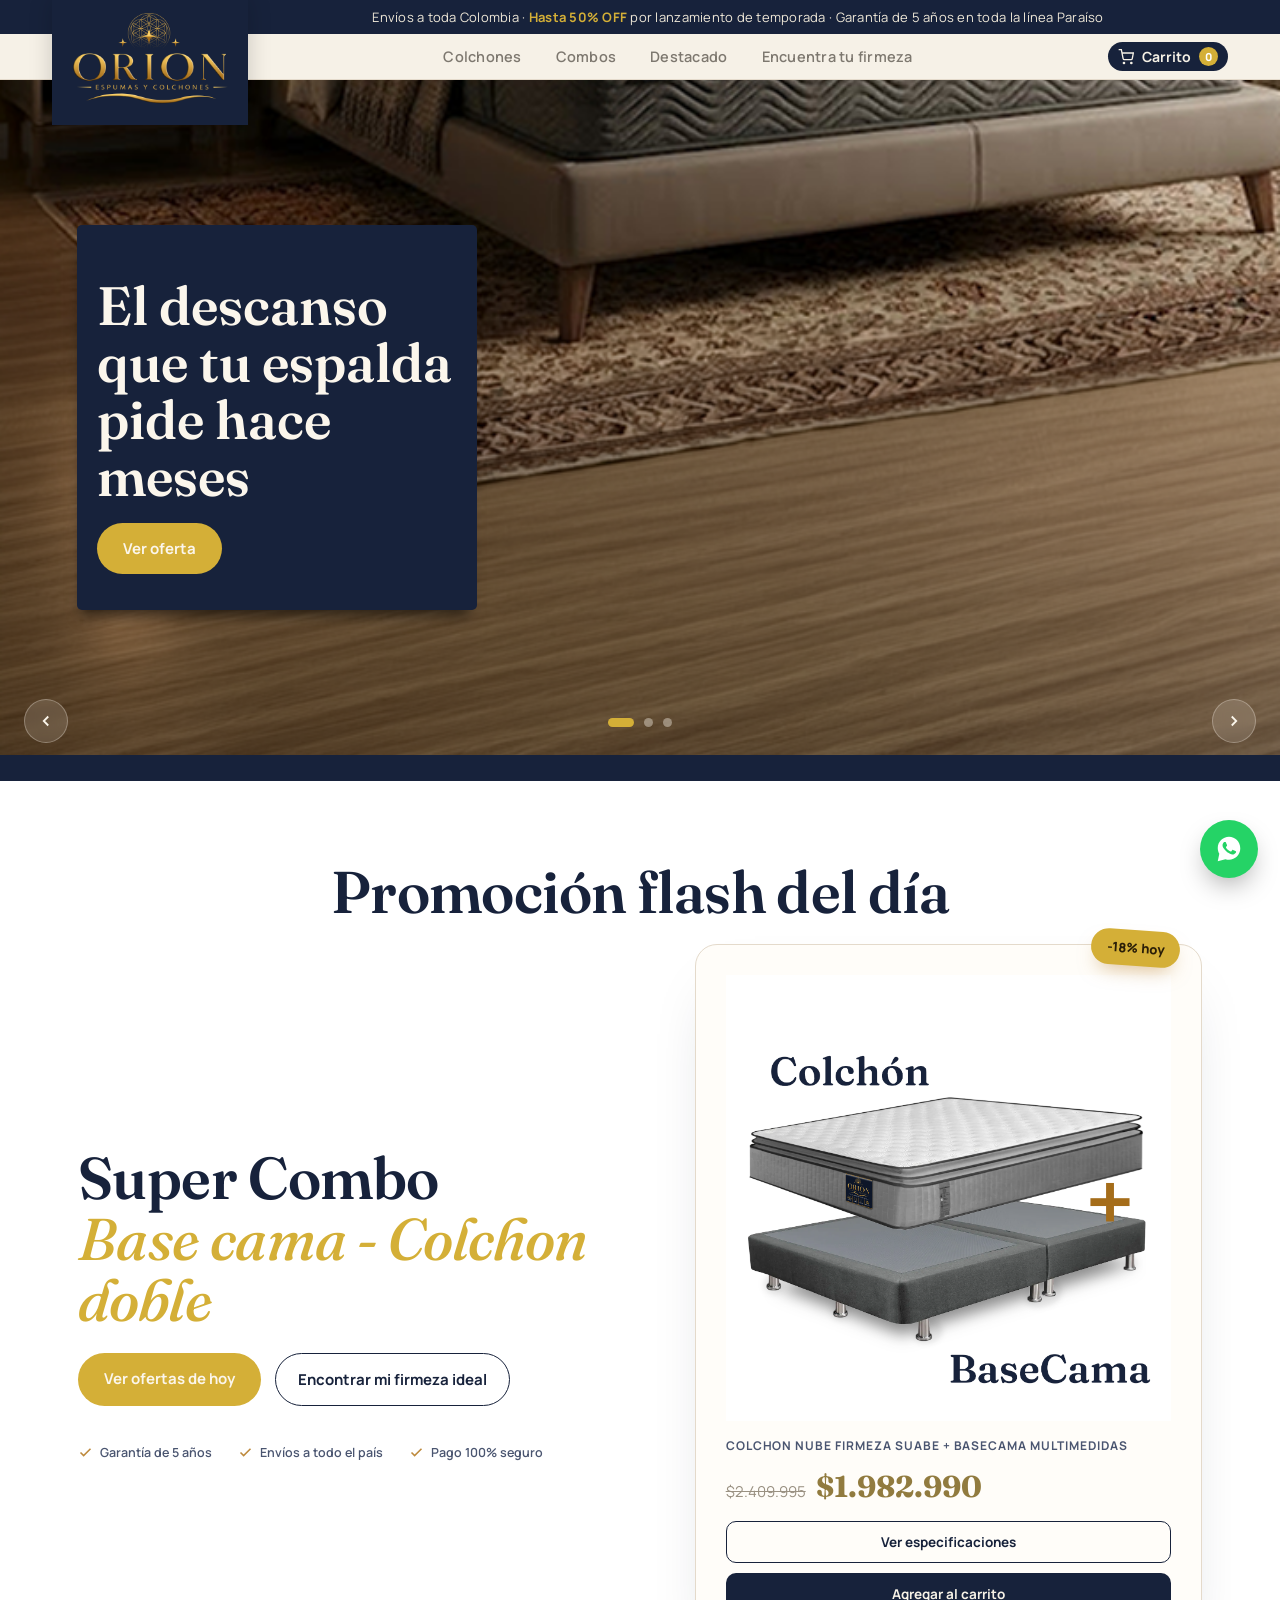
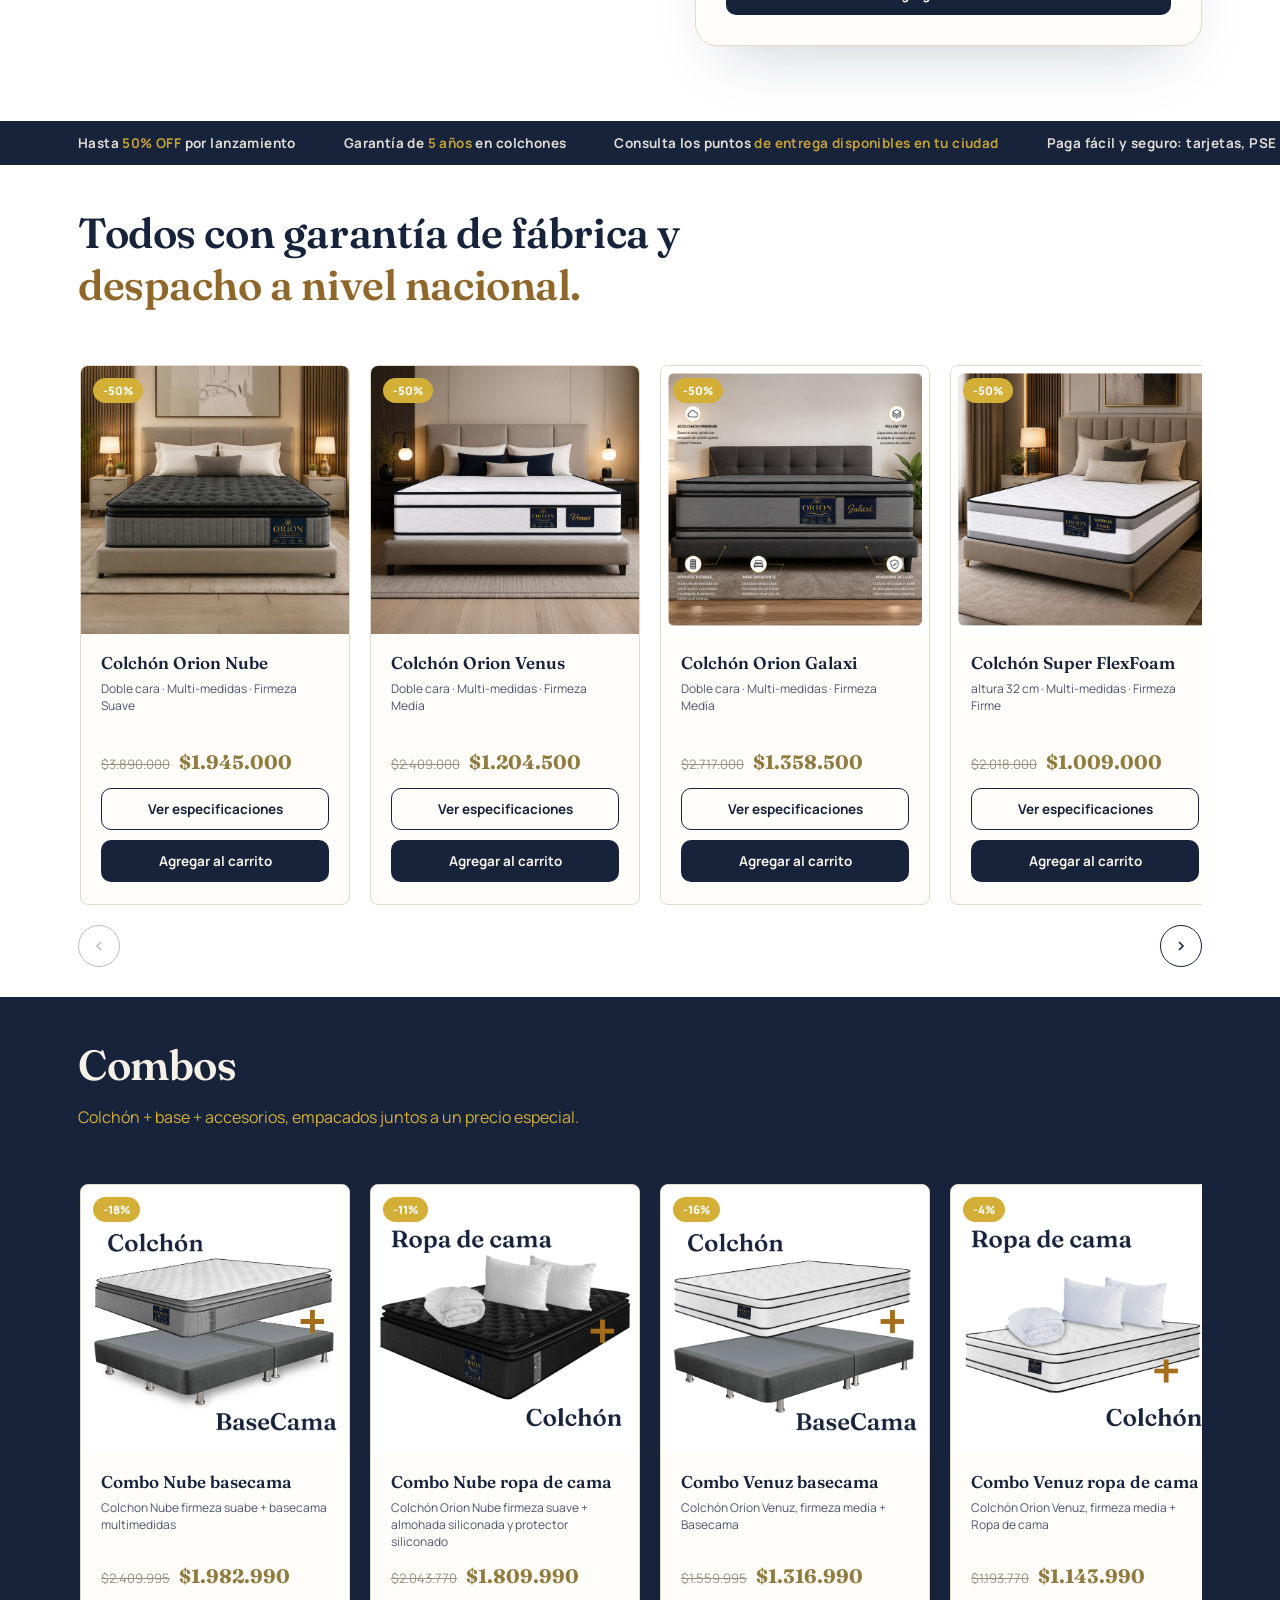
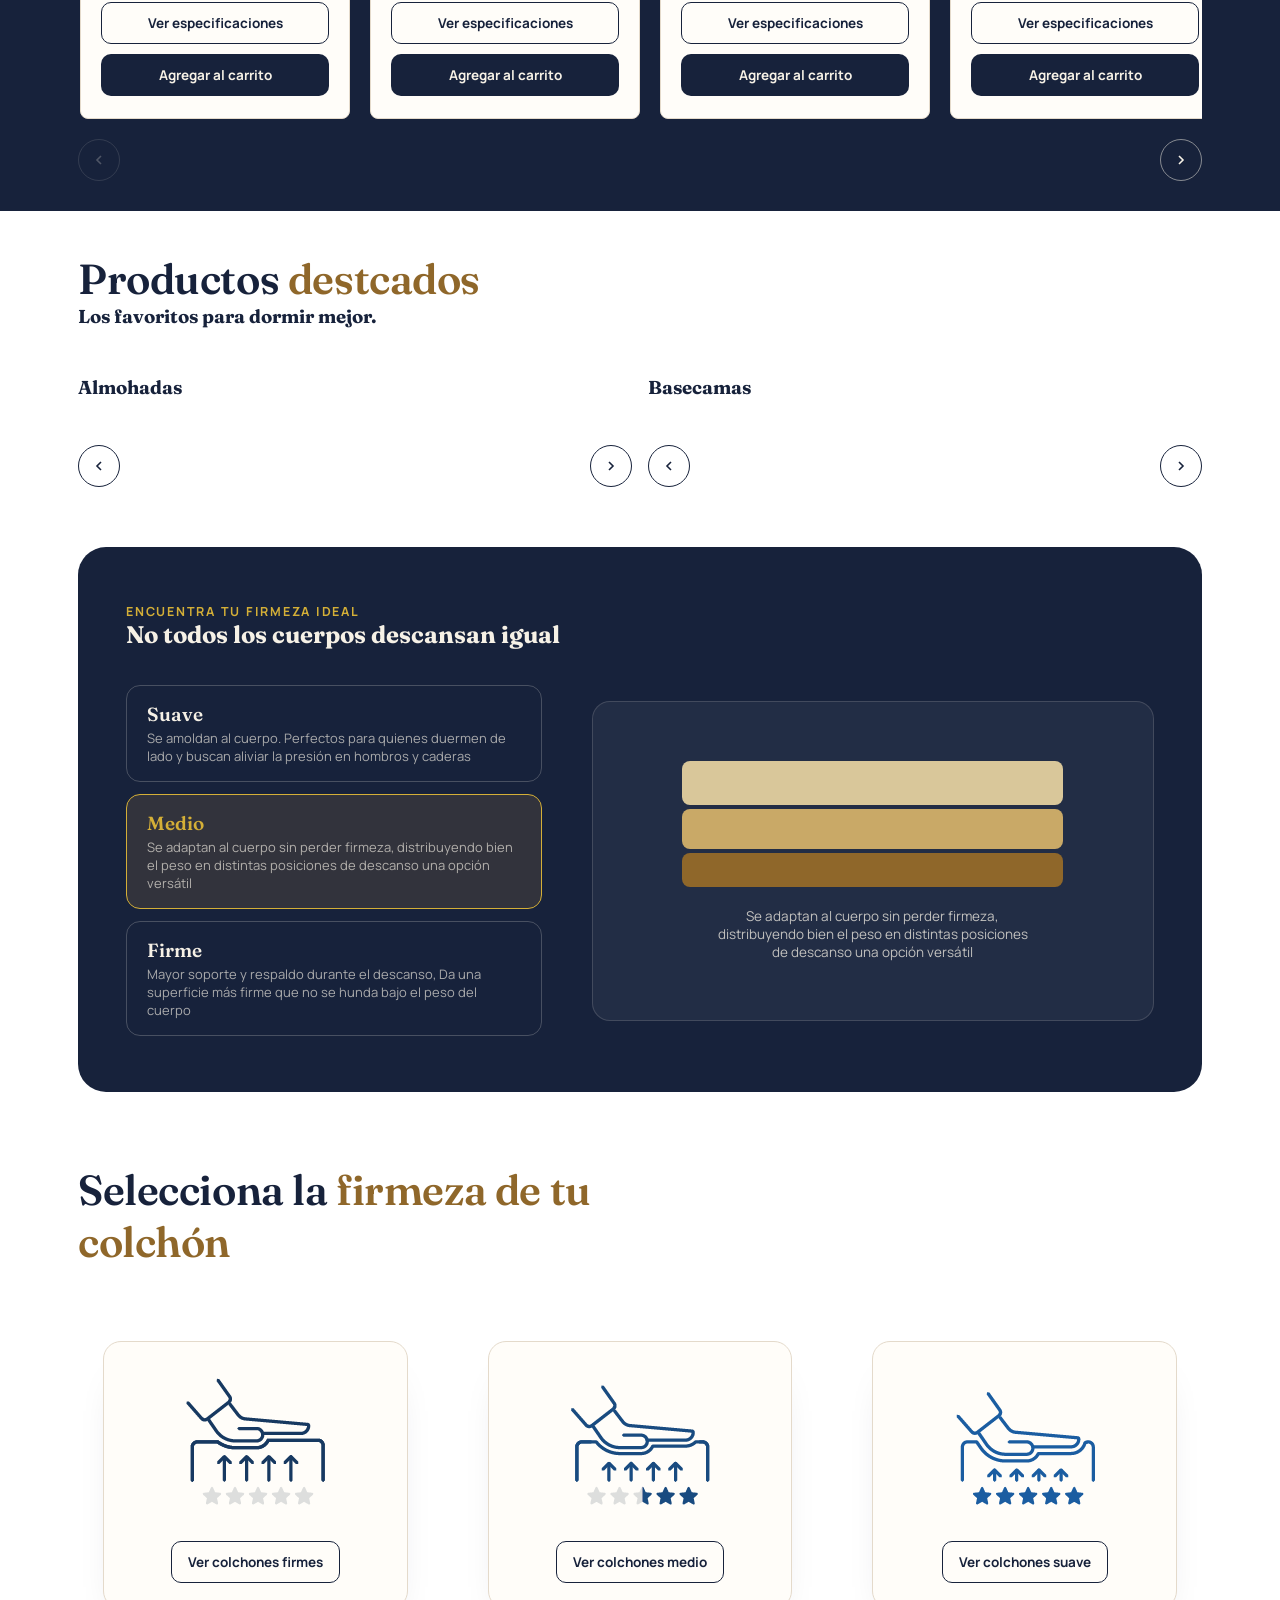
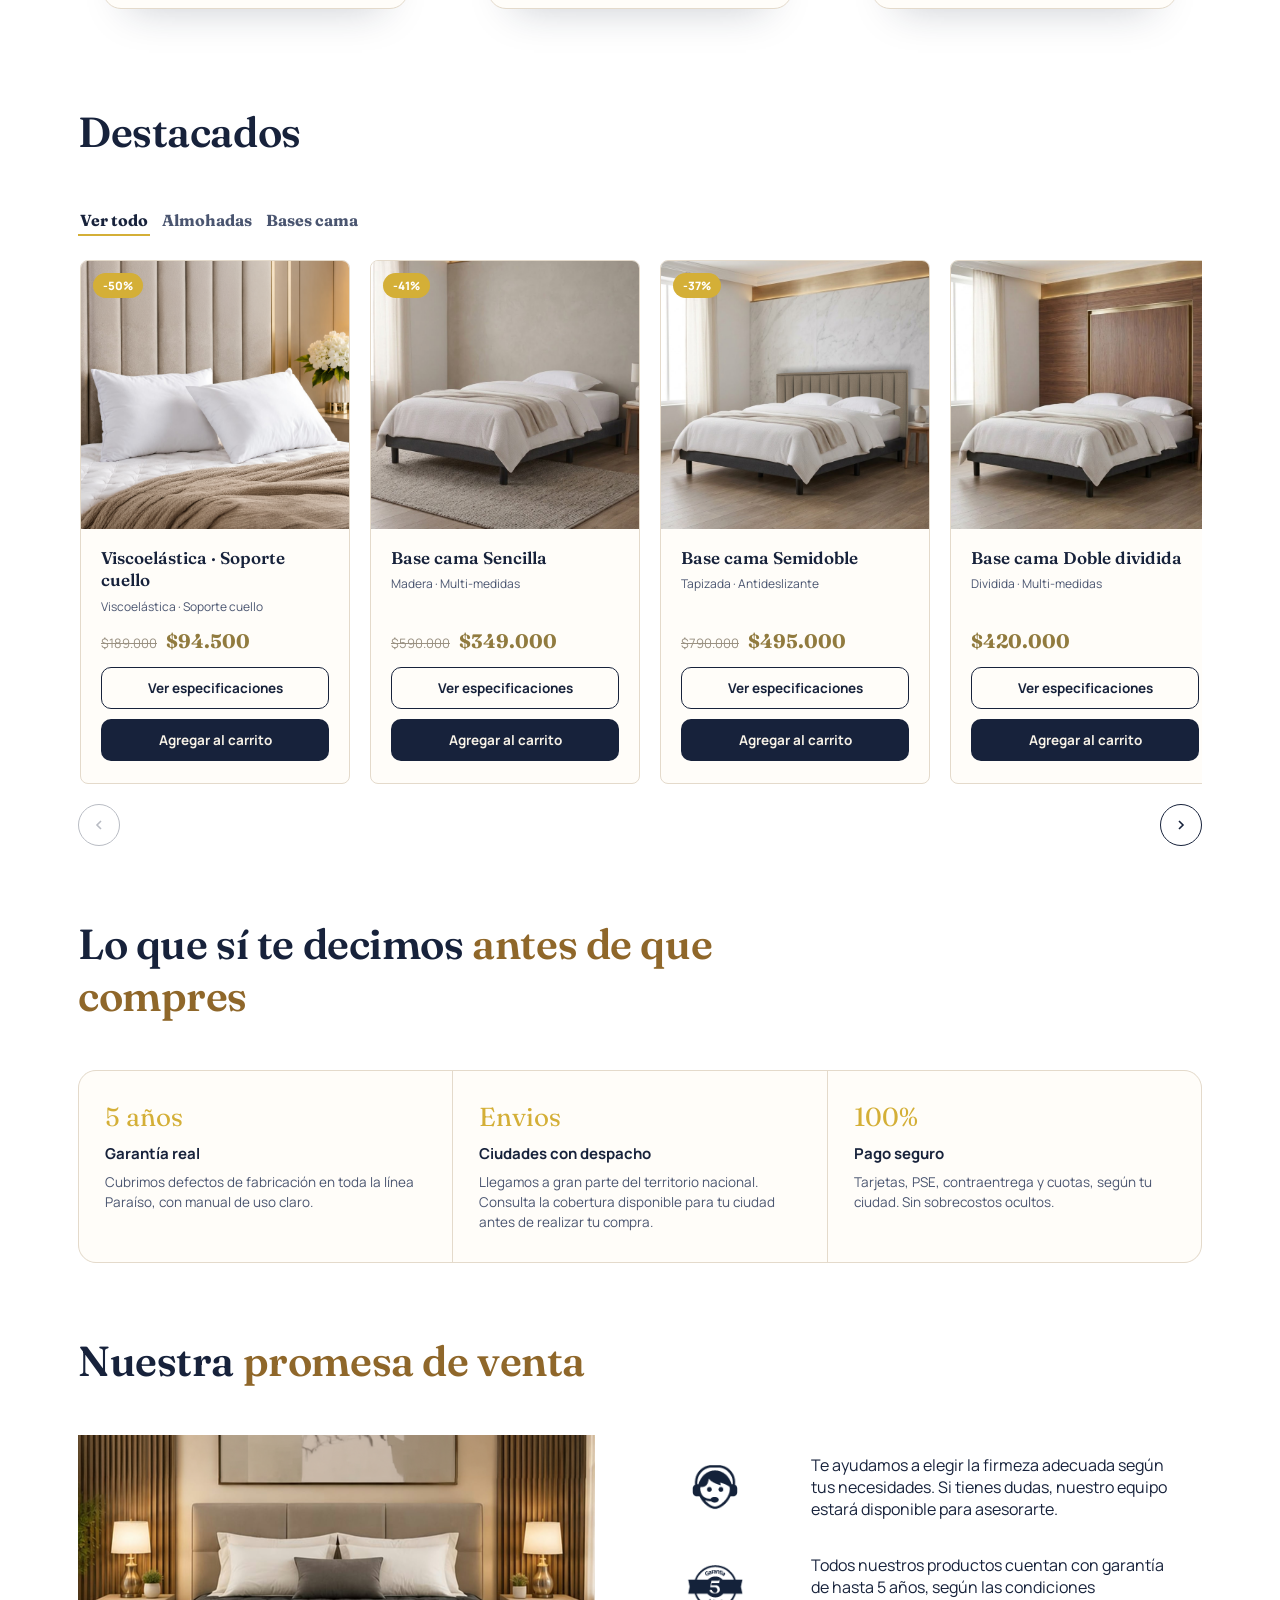
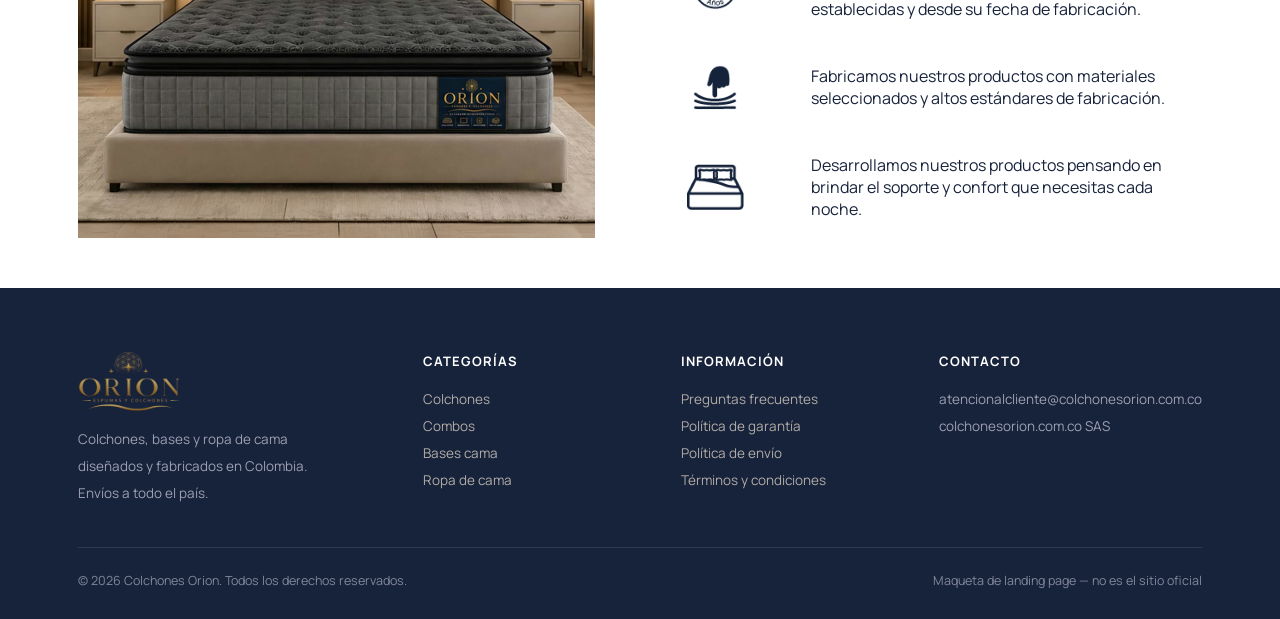
==== index.html @ ae0d4d39 "estilos flechas medidas galeria" ====
<!DOCTYPE html>
<html lang="es">

<head>
  <meta charset="UTF-8">
  <meta name="viewport" content="width=device-width, initial-scale=1.0">
  <title>Colchones Orión — Duerme como si el mañana dependiera de eso</title>
  <link rel="preconnect" href="https://fonts.googleapis.com">
  <link
    href="https://fonts.googleapis.com/css2?family=Fraunces:opsz,wght@9..144,400;9..144,500;9..144,600;9..144,700&family=Manrope:wght@400;500;600;700;800&display=swap"
    rel="stylesheet">
  <link rel="stylesheet" href="css/styles.css">
</head>

<body>
  <section>
    <div class="wrapper-fluid utility-bar-color">
      <div class="container utility-bar">
        <div class="col-3">
          <div class="brand-badge">
            <a href="index.html"><img src="img/logo.png" alt="Colchones Orión"></a>
          </div>
        </div>
        <div class="col-9">Envíos a toda Colombia · <strong>Hasta 50% OFF</strong> por lanzamiento de temporada ·
          Garantía de 5 años en toda la línea Paraíso</div>
      </div>
    </div>
  </section>
  <header>
    <div class="wrapper-fluid menu-bar-color ">
      <div class="container menu-bar">
        <div class="col-3">
        </div>
        <div class="col-9">
          <div class="nav">
            <nav class="nav-links" id="navLinks">
              <a href="#ofertas">Colchones</a>
              <a href="#combos">Combos</a>
              <a href="#destacado">Destacado</a>
              <a href="#firmeza">Encuentra tu firmeza</a>
            </nav>
            <div class="nav-actions">
              <button class="cart-btn" onclick="openCart()">
                <svg width="16" height="16" viewBox="0 0 24 24" fill="none" stroke="currentColor" stroke-width="2">
                  <circle cx="9" cy="21" r="1" />
                  <circle cx="20" cy="21" r="1" />
                  <path d="M1 1h4l2.68 13.39a2 2 0 0 0 2 1.61h9.72a2 2 0 0 0 2-1.61L23 6H6" />
                </svg>
                Carrito <span class="cart-count" id="cartCount">0</span>
              </button>
              <button class="hamburger-btn" id="hamburgerBtn" aria-label="Abrir menú" aria-expanded="false"
                aria-controls="navLinks">
                <span></span>
                <span></span>
                <span></span>
              </button>
            </div>
          </div>
        </div>
      </div>
    </div>
  </header>

  <div class="header-carousel" id="headerCarousel">
    <button class="hc-arrow prev" onclick="hcMove(-1)" aria-label="Anterior">
      <svg width="18" height="18" viewBox="0 0 24 24" fill="none" stroke="currentColor" stroke-width="2.4">
        <path d="M15 18l-6-6 6-6" />
      </svg>
    </button>
    <button class="hc-arrow next" onclick="hcMove(1)" aria-label="Siguiente">
      <svg width="18" height="18" viewBox="0 0 24 24" fill="none" stroke="currentColor" stroke-width="2.4">
        <path d="M9 18l6-6-6-6" />
      </svg>
    </button>
    <div class="hc-dots" id="hcDots"></div>
  </div>
  <section class="hero">
    <div class="hero-franja">

    </div>
    <h1 class="hero-title">Promoción flash del día</h1>
    <div class="wrap hero-grid">
      <div>
        <h1>Super Combo<br><em> Base cama - Colchon doble</em> </h1>
        <div class="hero-ctas">
          <a href="#ofertas" class="btn-primary">Ver ofertas de hoy</a>
          <a href="#firmeza" class="btn-ghost">Encontrar mi firmeza ideal</a>
        </div>
        <div class="hero-trust">
          <div><svg width="15" height="15" viewBox="0 0 24 24" fill="none" stroke="#BE8A3D" stroke-width="2.5">
              <path d="M20 6L9 17l-5-5" />
            </svg> Garantía de 5 años</div>
          <div><svg width="15" height="15" viewBox="0 0 24 24" fill="none" stroke="#BE8A3D" stroke-width="2.5">
              <path d="M20 6L9 17l-5-5" />
            </svg> Envíos a todo el país</div>
          <div><svg width="15" height="15" viewBox="0 0 24 24" fill="none" stroke="#BE8A3D" stroke-width="2.5">
              <path d="M20 6L9 17l-5-5" />
            </svg> Pago 100% seguro</div>
        </div>
      </div>
      <div class="hero-visual">
        <div class="badge-off" id="heroBadge" style="display:none;"></div>

        <!-- ⚠️ Para cambiar el producto destacado del hero, edita SOLO el
             "data-hero-product" de aquí abajo con el id real del producto
             (el mismo que usas en detalle.html?id=...). Nombre, precio,
             % de descuento, imagen, link y botón se arman solos con
             js/hero.js — no se escriben a mano en ningún lado. -->
        <div class="mattress-card" data-hero-product="ColchonNube+BaseCama">
          <img id="heroImg" src="" alt="">
          <p class="cap" id="heroCap" style="margin:16px 0 0;"></p>
          <div class="price-tag-hero" id="heroPrices"></div>
          <div class="hero-card-actions">
            <a href="#" class="ver-detalle" id="heroDetalleLink">Ver especificaciones</a>
            <button class="add-btn" id="heroAddBtn">Agregar al carrito</button>
          </div>
        </div>
      </div>
    </div>
  </section>

  <div class="urgency">
    <div class="wrap">
      <div class="urgency-track" id="urgencyTrack"></div>
    </div>
  </div>

  <section class="block" id="ofertas">
    <div class="wrap">
      <div class="block-head">
        <h2>Todos con garantía de fábrica y <span style="color:#8f672a;">despacho a nivel nacional.</span></h2>
        <p> </p>
      </div>
      <div class="oferta-carousel-wrap">

        <div class="oferta-carousel" id="productGrid"></div>
        <div class="oc-nav">
          <button class="oc-arrow" id="ocPrev" onclick="ocMove(-1)" aria-label="Anterior">
            <svg width="16" height="16" viewBox="0 0 24 24" fill="none" stroke="currentColor" stroke-width="2.4">
              <path d="M15 18l-6-6 6-6" />
            </svg>
          </button>
          <button class="oc-arrow" id="ocNext" onclick="ocMove(1)" aria-label="Siguiente">
            <svg width="16" height="16" viewBox="0 0 24 24" fill="none" stroke="currentColor" stroke-width="2.4">
              <path d="M9 18l6-6-6-6" />
            </svg>
          </button>
        </div>
      </div>
    </div>
  </section>


  <section class="combos-band" id="combos">
    <div class="wrap">
      <div class="block-head">
        <h2 class="combostitle">Combos</h2>
        <p> <span class="combostexto">Colchón + base + accesorios, empacados juntos a un precio especial.</span></p>
      </div>
      <div class="oferta-carousel-wrap">
        <div class="oferta-carousel" id="combosGrid"></div>
        <div class="oc-nav">
          <button class="oc-arrow" id="ccPrev" onclick="ccMove(-1)" aria-label="Anterior">
            <svg width="16" height="16" viewBox="0 0 24 24" fill="none" stroke="currentColor" stroke-width="2.4">
              <path d="M15 18l-6-6 6-6" />
            </svg>
          </button>
          <button class="oc-arrow" id="ccNext" onclick="ccMove(1)" aria-label="Siguiente">
            <svg width="16" height="16" viewBox="0 0 24 24" fill="none" stroke="currentColor" stroke-width="2.4">
              <path d="M9 18l6-6-6-6" />
            </svg>
          </button>
        </div>
      </div>
    </div>
  </section>


  <section class="block" id="destacado">
    <div class="wrap">
      <div class="block-head">
        <h2>Productos <span style="color:#8f672a;">destcados</span></h2>
        <h3>Los favoritos para dormir mejor.</h3>
      </div>
      <div class="destacado">

        <div class="destacado-columna">
          <h3 class="destacado-sub">Almohadas</h3>

          <div class="destacado-carousel-wrap">
            <div class="destacado-carousel" id="almohadasGrid"></div>
            <div class="oc-nav">
              <button class="oc-arrow" id="amPrev" aria-label="Anterior">
                <svg width="16" height="16" viewBox="0 0 24 24" fill="none" stroke="currentColor" stroke-width="2.4">
                  <path d="M15 18l-6-6 6-6" />
                </svg>
              </button>
              <button class="oc-arrow" id="amNext" aria-label="Siguiente">
                <svg width="16" height="16" viewBox="0 0 24 24" fill="none" stroke="currentColor" stroke-width="2.4">
                  <path d="M9 18l6-6-6-6" />
                </svg>
              </button>
            </div>
          </div>
        </div>

        <div class="destacado-columna">
          <h3 class="destacado-sub">Basecamas</h3>

          <div class="destacado-carousel-wrap">
            <div class="destacado-carousel" id="basecamasGrid"></div>
            <div class="oc-nav">
              <button class="oc-arrow" id="bcPrev" aria-label="Anterior">
                <svg width="16" height="16" viewBox="0 0 24 24" fill="none" stroke="currentColor" stroke-width="2.4">
                  <path d="M15 18l-6-6 6-6" />
                </svg>
              </button>
              <button class="oc-arrow" id="bcNext" aria-label="Siguiente">
                <svg width="16" height="16" viewBox="0 0 24 24" fill="none" stroke="currentColor" stroke-width="2.4">
                  <path d="M9 18l6-6-6-6" />
                </svg>
              </button>
            </div>
          </div>
        </div>

      </div>
  </section>

  <section class="block" id="firmeza">
    <div class="wrap">
      <div class="firmeza">
        <p class="eyebrow">Encuentra tu firmeza ideal</p>
        <h2>No todos los cuerpos descansan igual</h2>
        <div class="firmeza-grid">
          <div class="firm-options" id="firmOptions"></div>
          <div class="cross-section" id="crossSection">
            <div id="layersHolder" style="width:100%;"></div>
            <p class="cross-caption" id="crossCaption"></p>
          </div>
        </div>
      </div>
    </div>
  </section>

  <section class="block">
    <div class="wrap">
      <div class="block-head">
        <h2>Selecciona la<span style="color:#8f672a;"> firmeza de tu colchón</span></h2>
      </div>
      <div class="fimeza-fila">
        <div class="firmeza-col">
          <img src="img/firm-01.png" alt="icono colchones firmes">
          <a href="firme.html" class="ver-colchones">Ver colchones firmes</a>
        </div>
        <div class="firmeza-col">
          <img src="img/firm-02.png" alt="">
          <a href="medio.html" class="ver-colchones">Ver colchones medio</a>
        </div>
        <div class="firmeza-col">
          <img src="img/firm-03.png" alt="">
          <a href="suave.html" class="ver-colchones">Ver colchones suave</a>
        </div>
      </div>
    </div>
  </section>

  <!-- ⚠️ DESTACADOS — 2 columnas, cada una es un carrusel INDEPENDIENTE
       (Almohadas / Bases cama). Los productos son placeholder de
       ejemplo, viven en js/destacados.js — reemplázalos ahí por los
       reales cuando los tengas (mismo formato que carrusel-ofertas.js:
       objetos con id/name/tag/img/now/old, sin comillas alrededor del
       array porque es JavaScript, no HTML). -->
  <section class="block" id="destacados">
    <div class="wrap">
      <div class="block-head">
        <h2>Destacados</h2>
      </div>

      <!-- Los filtros (Almohadas / Bases cama / ...) se generan solos según
           las categorías que existan en js/destacados.js — no se editan
           aquí a mano. -->
      <div class="destacados-filtros" id="destacadosFiltros"></div>

      <div class="oferta-carousel-wrap">
        <div class="oferta-carousel" id="destacadosGrid"></div>
        <div class="oc-nav">
          <button class="oc-arrow" id="destPrev" aria-label="Anterior">
            <svg width="16" height="16" viewBox="0 0 24 24" fill="none" stroke="currentColor" stroke-width="2.4">
              <path d="M15 18l-6-6 6-6" />
            </svg>
          </button>
          <button class="oc-arrow" id="destNext" aria-label="Siguiente">
            <svg width="16" height="16" viewBox="0 0 24 24" fill="none" stroke="currentColor" stroke-width="2.4">
              <path d="M9 18l6-6-6-6" />
            </svg>
          </button>
        </div>
      </div>
    </div>
  </section>

  <section class="block" id="confianza">
    <div class="wrap">
      <div class="block-head">
        <h2>Lo que sí te decimos <span style="color:#8f672a;">antes de que compres</span> </h2>
      </div>
      <div class="features">
        <div class="feature">
          <div class="num">5 años</div>
          <h4>Garantía real</h4>
          <p>Cubrimos defectos de fabricación en toda la línea Paraíso, con manual de uso claro.</p>
        </div>
        <div class="feature">
          <div class="num">Envios</div>
          <h4>Ciudades con despacho</h4>
          <p>Llegamos a gran parte del territorio nacional. Consulta la cobertura disponible para tu ciudad antes de
            realizar tu
            compra.</p>
        </div>
        <div class="feature">
          <div class="num">100%</div>
          <h4>Pago seguro</h4>
          <p>Tarjetas, PSE, contraentrega y cuotas, según tu ciudad. Sin sobrecostos ocultos.</p>
        </div>

      </div>
    </div>
  </section>

  <section class="block" id="promesa">
    <div class="wrap">
      <div class="block-head">
        <h2>Nuestra <span style="color:#8f672a;">promesa de venta</span> </h2>
      </div>
      <div class="promesa">

        <div class="promesa-hijo">
          <img src="img/promesa.png" alt="imagen cama promesa de venta">
        </div>

        <div class="promesa-hijo">
          <div class="promesa-filas">

            <div class="fila">
              <div class="espacio-icono"><img src="img/atencion.png" alt="Te ayudamos a elegir el colchón"
                  title="Icono de atención al cliente"></div>
              <div class="espacio-texto">Te ayudamos a elegir la firmeza adecuada según tus necesidades.
                Si tienes dudas, nuestro equipo estará disponible para asesorarte.</div>
            </div>

            <div class="fila">
              <div class="espacio-icono"><img src="img/garantia.png" alt="Sello de garantía" title="Icono de garantía">
              </div>
              <div class="espacio-texto">Todos nuestros productos cuentan con garantía de hasta 5 años, según las
                condiciones establecidas y desde su fecha de
                fabricación.</div>
            </div>

            <div class="fila">
              <div class="espacio-icono"><img src="img/Materiales.png" alt="Materiales seleccionados"
                  title="Icono de materiales de alta calidad"></div>
              <div class="espacio-texto">Fabricamos nuestros productos con materiales seleccionados y altos estándares
                de fabricación.</div>
            </div>

            <div class="fila">
              <div class="espacio-icono"><img src="img/Cama.png" alt="diseñados para brindar soporte y confort"
                  title="Icono de ideación de cama">
              </div>
              <div class="espacio-texto">Desarrollamos nuestros productos pensando en brindar el soporte y confort que
                necesitas cada noche.</div>
            </div>

          </div>
        </div>

      </div>
    </div>
  </section>

  <footer>
    <div class="wrap">
      <div class="foot-grid">
        <div>
          <div class="logo"><a href="index.html"><img src="img/logo.png" alt="Colchones Orión"></a></div>
          <p style="margin-top:14px;max-width:260px;">Colchones, bases y ropa de cama diseñados y fabricados en
            Colombia. Envíos a todo el país.</p>
        </div>
        <div>
          <h5>Categorías</h5>
          <a href="#" style="display:block;">Colchones</a>
          <a href="#" style="display:block;">Combos</a>
          <a href="#" style="display:block;">Bases cama</a>
          <a href="#" style="display:block;">Ropa de cama</a>
        </div>
        <div>
          <h5>Información</h5>
          <a href="#" style="display:block;">Preguntas frecuentes</a>
          <a href="#" style="display:block;">Política de garantía</a>
          <a href="#" style="display:block;">Política de envío</a>
          <a href="#" style="display:block;">Términos y condiciones</a>
        </div>
        <div>
          <h5>Contacto</h5>
          <p>atencionalcliente@colchonesorion.com.co</p>
          <p>colchonesorion.com.co SAS</p>
        </div>
      </div>
      <div class="foot-bottom">
        <span>© 2026 Colchones Orion. Todos los derechos reservados.</span>
        <span>Maqueta de landing page — no es el sitio oficial</span>
      </div>
    </div>
  </footer>

  <div class="overlay" id="overlay" onclick="closeCart()"></div>
  <div class="drawer" id="drawer">
    <div class="drawer-head">
      <h3>Tu carrito</h3>
      <button class="drawer-close" onclick="closeCart()">✕</button>
    </div>
    <div class="drawer-items" id="drawerItems"></div>
    <div class="drawer-foot" id="drawerFoot"></div>
  </div>

  <div class="toast" id="toast"></div>

  <script src="js/toast.js"></script>
  <script src="js/nav.js"></script>
  <script src="js/carrusel-header.js"></script>
  <script src="js/carrusel-ofertas.js"></script>
  <script src="js/categoria-catalogo.js"></script>
  <script src="js/carrito.js"></script>
  <script src="js/firmeza.js"></script>
  <script src="js/faq.js"></script>
  <script src="js/urgencia.js"></script>
  <script src="js/newsletter.js"></script>
  <script src="js/combos.js"></script>
  <script src="js/hero.js"></script>
  <script src="js/destacados.js"></script>
  <script src="js/whatsapp-float.js"></script>
</body>

</html>
---- css/styles.css ----
:root {
       --bg: #F6F1E6;
       --panel: #FFFDF9;
       --ink: #17223B;
       --ink-soft: #4A5570;
       --gold: #d4af37;
       --gold-deep: #8f672a;
       --clay: #d4af37;
       --clay-deep: #917b3f;
       --line: #E4DACB;
       --green: #3C6E52;
   }

   .wrapper-fluid {
       width: 100%;
       display: flex;
       justify-content: center;
   }

   .container {
       width: 100%;
       max-width: 1200px;
       /* ancho típico de escritorio */
       padding: 0 15px;
       box-sizing: border-box;
   }

   * {
       box-sizing: border-box;
       margin: 0;
       padding: 0;
   }

   html {
       scroll-behavior: smooth;
   }

   body {
       color: var(--ink);
       font-family: 'Manrope', sans-serif;
       -webkit-font-smoothing: antialiased;
       overflow-x: hidden;
   }

   h1,
   h2,
   h3 {
       font-family: 'Fraunces', serif;
   }

   a {
       color: rgb(85, 79, 71);
       text-decoration: none;
   }

   img {
       max-width: 100%;
       display: block;
   }

   button {
       font-family: inherit;
       cursor: pointer;
       border: none;
       background: none;
   }

   .wrap {
       max-width: 1180px;
       margin: 0 auto;
       padding: 0 28px;
   }

   .eyebrow {
       font-size: 12.5px;
       letter-spacing: .14em;
       text-transform: uppercase;
       color: var(--clay-deep);
       font-weight: 700;
   }




   /* ---------- top utility bar ---------- */
   .utility-bar {
       display: flex;
       background: var(--ink);
       color: #EFE8D8;
       font-size: 13px;
       text-align: center;
       padding: 8px 12px;
       letter-spacing: .02em;
   }

   .utility-bar-color {
       background: var(--ink);
   }

   .utility-bar strong {
       color: var(--gold);
   }

   .col-3 {
       flex: 2;
       position: relative;
   }

   .col-9 {
       flex: 10;
   }

   .brand-badge {
       position: absolute;
       top: -15px;
       box-shadow: 0 6px 22px rgba(0, 0, 0, .18);
       z-index: 70;
       background-color: var(--ink);
       padding: 20px 20px;
   }

   .cat-logo {
       display: flex;
       padding: 8px 12px;
       letter-spacing: .02em;
   }

   /* Recuadro más pequeño en móvil: en 860px+ el nav sigue con su
      tamaño de escritorio (60px de logo, mismo padding), así que ahí
      dejamos el badge como está. Por debajo de 560px sí lo reducimos
      para que no se coma la barra ni tape el texto de utility-bar. */
   @media(max-width:560px) {
       .brand-badge {
           position: absolute;
           width: 120px;
           height: 90px;
           left: 0;
       }

       .col-3 {
           flex: 30%;
           position: relative;
       }

       .col-9 {
           flex: 70%;
       }
   }

   .menu-bar {
       display: flex;
       color: #EFE8D8;
       font-size: 13px;
       text-align: center;
       padding: 8px 12px;
       letter-spacing: .02em;
   }

   .menu-bar-color {
       background: rgba(246, 241, 230, .92);
   }

   /* ---------- header ---------- */
   header {
       position: sticky;
       top: 0;
       z-index: 60;
       background: rgba(246, 241, 230, .92);
       backdrop-filter: blur(10px);
       border-bottom: 1px solid var(--line);
   }

   .nav {
       display: flex;
       justify-content: space-between;
       /*  padding: 5px 28px;*/
       max-width: 1180px;
       margin: 0 auto;
   }

   .logo {
       font-size: 22px;
       font-weight: 600;
       letter-spacing: -.01em;
   }

   .logo span {
       color: var(--clay);
   }

   .logo img {
       height: 60px;
       width: auto;
       /* Mantiene la proporción */
       display: block;
   }

   .nav-links {
       display: flex;
       gap: 34px;
       font-size: 14.5px;
       font-weight: 600;
       margin: auto;
   }

   .nav-links a {
       opacity: .75;
       transition: opacity .2s;
   }

   .nav-links a:hover {
       opacity: 1;
   }

   .nav-actions {
       display: flex;
       align-items: center;
       gap: 18px;
   }

   @media(max-width:560px) {
       .nav {

           justify-content: flex-end;

       }
   }

   .hamburger-btn {
       display: none;
       flex-direction: column;
       justify-content: center;
       gap: 5px;
       width: 32px;
       height: 32px;
       padding: 0;
   }

   .hamburger-btn span {
       display: block;
       width: 100%;
       height: 2px;
       background: var(--ink);
       border-radius: 2px;
       transition: transform .2s, opacity .2s;
   }

   .hamburger-btn[aria-expanded="true"] span:nth-child(1) {
       transform: translateY(7px) rotate(45deg);
   }

   .hamburger-btn[aria-expanded="true"] span:nth-child(2) {
       opacity: 0;
   }

   .hamburger-btn[aria-expanded="true"] span:nth-child(3) {
       transform: translateY(-7px) rotate(-45deg);
   }

   .cart-btn {
       display: flex;
       align-items: center;
       gap: 8px;
       background: var(--ink);
       color: var(--bg);
       padding: 5px 10px;
       border-radius: 100px;
       font-size: 14px;
       font-weight: 700;
       position: relative;
       transition: transform .15s;
   }

   .cart-btn:hover {
       transform: translateY(-1px);
   }

   .cart-count {
       background: var(--clay);
       color: #fff;
       border-radius: 100px;
       font-size: 11px;
       width: 19px;
       height: 19px;
       display: flex;
       align-items: center;
       justify-content: center;
       font-weight: 800;
   }

   @media(max-width:860px) {
       .hamburger-btn {
           display: flex;
       }

       .nav-links {
           display: flex;
           flex-direction: column;
           position: absolute;
           top: 100%;
           left: 0;
           right: 0;
           background: var(--bg, #fff);
           padding: 18px 28px;
           gap: 18px;
           border-bottom: 1px solid var(--line);
           /* oculto por defecto: la clase .open lo despliega vía JS */
           max-height: 0;
           overflow: hidden;
           padding-top: 0;
           padding-bottom: 0;
           transition: max-height .25s ease;
       }

       .nav-links.open {
           max-height: 320px;
           padding-top: 18px;
           padding-bottom: 18px;
       }

       .nav {
           position: relative;
       }
   }


   /* ---------- hero ---------- */
   .hero {
       position: relative;
       padding: 0 0 75px 0;

   }

   .hero-grid {
       display: grid;
       grid-template-columns: 1.05fr .95fr;
       gap: 56px;
       align-items: center;
   }

   .hero h1 {
       font-size: clamp(34px, 4.6vw, 60px);
       line-height: 1.04;
       font-weight: 600;
       letter-spacing: -.01em;
       margin: 18px 0 22px;
   }

   .hero h1 em {
       font-style: italic;
       color: var(--clay);
       font-weight: 500;
   }

   .hero-ctas {
       display: flex;
       gap: 14px;
       flex-wrap: wrap;
   }

   .hero-franja {
       margin: 0 0 80px 0;
       background: var(--ink);
       color: var(--bg);
       padding: 13px 0;
       overflow: hidden;
       position: relative;
   }

   .hero-title {
       text-align: center;
   }










   .btn-primary {
       background: var(--clay);
       color: #FBF6EC;
       padding: 15px 26px;
       border-radius: 100px;
       font-weight: 700;
       font-size: 15px;
       transition: transform .18s, background .18s;
       display: inline-block;
   }

   .btn-primary:hover {
       background: var(--clay-deep);
       transform: translateY(-2px);
   }

   .btn-ghost {
       padding: 15px 22px;
       border-radius: 100px;
       font-weight: 700;
       font-size: 15px;
       border: 1.5px solid var(--ink);
       color: var(--ink);
       transition: .18s;
   }

   .btn-ghost:hover {
       background: var(--ink);
       color: var(--bg);
   }

   .hero-trust {
       display: flex;
       gap: 26px;
       margin-top: 38px;
       flex-wrap: wrap;
   }

   .hero-trust div {
       font-size: 12.5px;
       color: var(--ink-soft);
       font-weight: 600;
       display: flex;
       align-items: center;
       gap: 7px;
   }

   .hero-trust svg {
       flex-shrink: 0;
   }

   /* hero visual: layered mattress cross-section */
   .hero-visual {
       position: relative;
   }

   .mattress-card {
       background: var(--panel);
       border: 1px solid var(--line);
       border-radius: 22px;
       padding: 30px;
       box-shadow: 0 30px 60px -30px rgba(23, 34, 59, .25);
   }

   .mattress-card .cap {
       font-size: 12px;
       font-weight: 700;
       letter-spacing: .08em;
       text-transform: uppercase;
       color: var(--ink-soft);
       margin-bottom: 16px;
   }

   .price-tag-hero {
       display: flex;
       align-items: baseline;
       gap: 10px;
       margin-top: 14px;
   }

   .price-tag-hero .old {
       color: #9A9182;
       text-decoration: line-through;
       font-size: 15px;
   }

   .price-tag-hero .now {
       font-size: 30px;
       font-weight: 700;
       color: var(--clay-deep);
       font-family: 'Fraunces', serif;
   }

   .badge-off {
       position: absolute;
       top: -14px;
       right: 22px;
       background: var(--gold);
       color: #2A1E08;
       font-weight: 800;
       font-size: 13px;
       padding: 9px 16px;
       border-radius: 100px;
       box-shadow: 0 10px 20px -8px rgba(190, 138, 61, .6);
       transform: rotate(4deg);
   }

   /* ---------- ofertas urgencia bar ---------- */
   .urgency {
       background: var(--ink);
       color: var(--bg);
       padding: 13px 0;
       overflow: hidden;
       position: relative;
   }

   .urgency-track {
       display: flex;
       gap: 48px;
       white-space: nowrap;
       animation: scroll 22s linear infinite;
       font-size: 13.5px;
       font-weight: 700;
       letter-spacing: .03em;
   }

   .urgency-track span {
       opacity: .9;
   }

   .urgency-track span em {
       color: var(--gold);
       font-style: normal;
   }

   @keyframes scroll {
       from {
           transform: translateX(0)
       }

       to {
           transform: translateX(-50%)
       }
   }

   /* ---------- section shell ---------- */
   section.block {
       padding: 30px 0;
   }

   .block-head {
       max-width: 640px;
       margin-bottom: 48px;
   }

   .block-head h2 {
       font-size: clamp(28px, 3.4vw, 42px);
       font-weight: 600;
       margin-top: 12px;
       letter-spacing: -.01em;
   }

   .block-head p {
       color: var(--ink-soft);
       font-size: 16px;
       margin-top: 14px;
       line-height: 1.6;
   }

   .pcard {
       background: var(--panel);
       border: 1px solid var(--line);
       border-radius: 8px;
       overflow: hidden;
       display: flex;
       flex-direction: column;
       transition: transform .2s, box-shadow .2s;
   }

   .pcard:hover {
       transform: translateY(-5px);
       box-shadow: 0 24px 40px -26px rgba(23, 34, 59, .25);
   }

   .pcard .img-wrap {
       aspect-ratio: 1/1;
       background: #EFE8D8;
       overflow: hidden;
       position: relative;
   }

   .pcard .img-wrap img {
       width: 100%;
       height: 100%;
       object-fit: cover;
   }

   .pcard .discount-pill {
       position: absolute;
       top: 12px;
       left: 12px;
       background: var(--clay);
       color: #fff;
       font-size: 11.5px;
       font-weight: 800;
       padding: 5px 10px;
       border-radius: 100px;
   }

   .pcard .body {
       padding: 18px 20px 22px;
       flex: 1;
       display: flex;
       flex-direction: column;
   }

   .pcard h3 {
       font-size: 17px;
       font-weight: 600;
       margin-bottom: 6px;
       line-height: 1.3;
   }

   .pcard .tag {
       font-size: 12px;
       color: var(--ink-soft);
       margin-bottom: 14px;
   }

   .pcard .prices {
       margin-top: auto;
       display: flex;
       align-items: baseline;
       gap: 9px;
       margin-bottom: 14px;
   }

   .pcard .old {
       font-size: 13px;
       color: #9A9182;
       text-decoration: line-through;
   }

   .pcard .now {
       font-size: 19.5px;
       font-weight: 700;
       color: var(--clay-deep);
       font-family: 'Fraunces', serif;
   }


   .ver-detalle {
       display: block;
       text-align: center;
       font-size: 13.5px;
       font-weight: 700;
       color: var(--ink);
       margin-bottom: 10px;
       padding: 11px 16px;
       border: 1.5px solid var(--ink);
       border-radius: 10px;
       text-decoration: none;
       transition: .18s;
   }

   .ver-detalle:hover {
       background: var(--ink);
       color: var(--bg);
   }

   .add-btn {
       width: 100%;
       padding: 12px;
       border-radius: 10px;
       background: var(--ink);
       color: var(--bg);
       font-weight: 700;
       font-size: 13.5px;
       transition: background .18s;
   }

   .add-btn:hover {
       background: var(--clay-deep);
   }

   .add-btn.added {
       background: var(--green);
   }

   /* ---------- firmeza finder (signature) ---------- */
   .hero-card-actions {
       margin-top: 16px;
   }

   .firmeza {
       background: var(--ink);
       color: var(--bg);
       border-radius: 28px;
       padding: 56px 48px;
       position: relative;
       overflow: hidden;
   }

   .firmeza .eyebrow {
       color: var(--gold);
   }

   .firmeza h2 {
       color: var(--bg);
   }

   .firmeza-grid {
       display: grid;
       grid-template-columns: .85fr 1.15fr;
       gap: 50px;
       align-items: center;
       margin-top: 36px;
   }

   .firm-options {
       display: flex;
       flex-direction: column;
       gap: 12px;
   }

   .firm-opt {
       text-align: left;
       border: 1.5px solid rgba(246, 241, 230, .22);
       border-radius: 14px;
       padding: 16px 20px;
       transition: .2s;
       color: var(--bg);
   }

   .firm-opt .name {
       font-family: 'Fraunces', serif;
       font-size: 19px;
       font-weight: 600;
   }

   .firm-opt .desc {
       font-size: 13px;
       opacity: .65;
       margin-top: 3px;
   }

   .firm-opt.active {
       background: rgba(190, 138, 61, .16);
       border-color: var(--gold);
   }

   .firm-opt.active .name {
       color: var(--gold);
   }

   .cross-section {
       background: rgba(255, 253, 249, .05);
       border: 1px solid rgba(246, 241, 230, .15);
       border-radius: 18px;
       padding: 36px;
       display: flex;
       flex-direction: column;
       align-items: center;
       justify-content: center;
       min-height: 320px;
   }

   .layer {
       width: 78%;
       border-radius: 8px;
       margin: 0 auto;
       transition: height .4s ease, background .4s ease;
   }

   .cross-caption {
       margin-top: 20px;
       font-size: 13.5px;
       opacity: .75;
       text-align: center;
       max-width: 320px;
   }

   /* ---------- confianza / features ---------- */
   .features {
       display: grid;
       grid-template-columns: repeat(3, 1fr);
       gap: 1px;
       background: var(--line);
       border: 1px solid var(--line);
       border-radius: 18px;
       overflow: hidden;
   }

   .feature {
       background: var(--panel);
       padding: 30px 26px;
   }

   .feature .num {
       font-family: 'Fraunces', serif;
       font-size: 26px;
       color: var(--clay);
       margin-bottom: 10px;
   }

   .feature h4 {
       font-size: 15px;
       font-weight: 700;
       margin-bottom: 8px;
   }

   .feature p {
       font-size: 13.5px;
       color: var(--ink-soft);
       line-height: 1.5;
   }

   /* ---------- faq ---------- */
   .faq-item {
       border-bottom: 1px solid var(--line);
       padding: 22px 0;
   }

   .faq-q {
       display: flex;
       align-items: center;
       justify-content: space-between;
       font-weight: 700;
       font-size: 16px;
   }

   .faq-q .plus {
       font-size: 22px;
       color: var(--clay);
       transition: transform .25s;
       font-weight: 400;
   }

   .faq-item.open .plus {
       transform: rotate(45deg);
   }

   .faq-a {
       max-height: 0;
       overflow: hidden;
       transition: max-height .3s ease;
       font-size: 14.5px;
       color: var(--ink-soft);
       line-height: 1.6;
   }

   .faq-item.open .faq-a {
       max-height: 200px;
       padding-top: 12px;
   }

   /* ---------- newsletter cta ---------- */
   .newsletter {
       background: var(--clay);
       border-radius: 26px;
       padding: 56px 48px;
       color: #FBF6EC;
       display: flex;
       align-items: center;
       justify-content: space-between;
       gap: 40px;
       flex-wrap: wrap;
   }

   .newsletter h2 {
       color: #FBF6EC;
       font-size: clamp(24px, 3vw, 34px);
       max-width: 420px;
   }

   .newsletter form {
       display: flex;
       gap: 10px;
       flex: 1;
       min-width: 280px;
       max-width: 440px;
   }

   .newsletter input {
       flex: 1;
       padding: 14px 18px;
       border-radius: 100px;
       border: none;
       font-family: inherit;
       font-size: 14px;
   }

   .newsletter button {
       background: var(--ink);
       color: var(--bg);
       padding: 14px 24px;
       border-radius: 100px;
       font-weight: 700;
       font-size: 14px;
       white-space: nowrap;
   }

   /* ---------- footer ---------- */
   footer {
       background: var(--ink);
       color: #C9CADA;
       padding: 64px 0 30px;
       margin-top: 20px;
   }

   .foot-grid {
       display: grid;
       grid-template-columns: 1.4fr 1fr 1fr 1fr;
       gap: 40px;
       padding-bottom: 40px;
       border-bottom: 1px solid rgba(255, 255, 255, .1);
   }

   .foot-grid a {
       color: var(--line);

   }

   .foot-grid a:hover {
       color: #ffffff;

   }

   .foot-grid h5 {
       color: #fff;
       font-size: 13px;
       text-transform: uppercase;
       letter-spacing: .08em;
       margin-bottom: 16px;
   }

   .foot-grid a,
   .foot-grid p {
       font-size: 13.5px;
       line-height: 2;
       opacity: .75;
   }

   .foot-bottom {
       padding-top: 24px;
       display: flex;
       justify-content: space-between;
       font-size: 12.5px;
       opacity: .6;
       flex-wrap: wrap;
       gap: 10px;
   }

   @media(max-width:860px) {

       .hero-grid,
       .firmeza-grid,
       .features,
       .foot-grid {
           grid-template-columns: 1fr;
       }
   }

   /* ---------- cart drawer ---------- */
   .overlay {
       position: fixed;
       inset: 0;
       background: rgba(23, 34, 59, .45);
       z-index: 80;
       opacity: 0;
       pointer-events: none;
       transition: opacity .25s;
   }

   .overlay.show {
       opacity: 1;
       pointer-events: auto;
   }

   .drawer {
       position: fixed;
       top: 0;
       right: 0;
       height: 100%;
       width: 400px;
       max-width: 92vw;
       background: var(--panel);
       z-index: 90;
       transform: translateX(100%);
       transition: transform .3s ease;
       display: flex;
       flex-direction: column;
   }

   .drawer.show {
       transform: translateX(0);
   }

   .drawer-head {
       padding: 24px 24px 18px;
       border-bottom: 1px solid var(--line);
       display: flex;
       justify-content: space-between;
       align-items: center;
   }

   .drawer-head h3 {
       font-size: 20px;
   }

   .drawer-close {
       font-size: 22px;
       color: var(--ink-soft);
   }

   .drawer-items {
       flex: 1;
       overflow-y: auto;
       padding: 18px 24px;
   }

   .drawer-item {
       display: flex;
       gap: 14px;
       padding: 14px 0;
       border-bottom: 1px solid var(--line);
   }

   .drawer-item img {
       width: 64px;
       height: 64px;
       object-fit: cover;
       border-radius: 10px;
       background: #EFE8D8;
   }

   .drawer-item .info {
       flex: 1;
   }

   .drawer-item .info h4 {
       font-size: 13.5px;
       font-weight: 700;
       margin-bottom: 4px;
   }

   .drawer-item .info .price {
       font-size: 13px;
       color: var(--clay-deep);
       font-weight: 700;
   }

   .qty-row {
       display: flex;
       align-items: center;
       gap: 10px;
       margin-top: 8px;
   }

   .qty-row button {
       width: 24px;
       height: 24px;
       border: 1px solid var(--line);
       border-radius: 6px;
       font-weight: 700;
   }

   .qty-row span {
       font-size: 13px;
       font-weight: 700;
       min-width: 16px;
       text-align: center;
   }

   .remove-item {
       font-size: 12px;
       color: var(--clay);
       font-weight: 700;
       margin-left: auto;
       align-self: flex-start;
   }

   .drawer-empty {
       text-align: center;
       padding: 60px 20px;
       color: var(--ink-soft);
   }

   .drawer-foot {
       padding: 20px 24px 26px;
       border-top: 1px solid var(--line);
   }

   .subtotal-row {
       display: flex;
       justify-content: space-between;
       font-size: 15px;
       font-weight: 700;
       margin-bottom: 16px;
   }

   .checkout-btn {
       width: 100%;
       background: var(--clay);
       color: #FBF6EC;
       padding: 15px;
       border-radius: 100px;
       font-weight: 800;
       font-size: 15px;
   }

   .checkout-btn:hover {
       background: var(--clay-deep);
   }

   .drawer-note {
       font-size: 11.5px;
       color: var(--ink-soft);
       text-align: center;
       margin-top: 12px;
       opacity: .7;
   }

   .toast {
       position: fixed;
       bottom: 26px;
       left: 50%;
       transform: translateX(-50%) translateY(20px);
       background: var(--ink);
       color: var(--bg);
       padding: 13px 22px;
       border-radius: 100px;
       font-size: 13.5px;
       font-weight: 700;
       z-index: 100;
       opacity: 0;
       transition: .25s;
       pointer-events: none;
   }

   .toast.show {
       opacity: 1;
       transform: translateX(-50%) translateY(0);
   }

   /* ---------- header carousel (full-bleed) ---------- */
   .header-carousel {
       position: relative;
       width: 100vw;
       height: 75vh;
       min-height: 420px;
       margin-left: calc(-50vw + 50%);
       overflow: hidden;
       background: var(--ink);
   }

   .hc-text-box {
       background: var(--ink);
       border-radius: 5px;
       padding: 36px 20px;
       box-shadow: -2px 12px 13px -7px rgba(0, 0, 0, 0.59);
       width: 400px;
   }

   .hc-slide {
       position: absolute;
       inset: 0;
       opacity: 0;
       transition: opacity .8s ease;
   }

   .hc-slide.active {
       opacity: 1;
   }

   .hc-slide picture,
   .hc-slide img {
       width: 100%;
       height: 100%;
       object-fit: cover;
       display: block;
   }

   .hc-slide::after {
       content: '';
       position: absolute;
       inset: 0;

   }

   .hc-text {
       position: absolute;
       left: 0;
       bottom: 0;
       top: 0;
       display: flex;
       flex-direction: column;
       justify-content: center;
       max-width: 560px;
       padding: 0 6vw;
       color: #FBF6EC;
       z-index: 2;
   }

   .hc-text .eyebrow {
       color: var(--gold);
   }

   .hc-text h2 {
       font-size: clamp(30px, 4.6vw, 54px);
       line-height: 1.06;
       font-weight: 600;
       margin: 16px 0 18px;
   }

   .hc-text p {
       font-size: 16px;
       opacity: .85;
       max-width: 420px;
       line-height: 1.55;
       margin-bottom: 26px;
   }

   .hc-dots {
       position: absolute;
       bottom: 28px;
       left: 50%;
       transform: translateX(-50%);
       display: flex;
       gap: 10px;
       z-index: 3;
   }

   .hc-dot {
       width: 9px;
       height: 9px;
       border-radius: 100px;
       background: rgba(251, 246, 236, .4);
       transition: .25s;
   }

   .hc-dot.active {
       background: var(--gold);
       width: 26px;
   }

   .hc-arrow {
       position: absolute;
       top: 95%;
       transform: translateY(-50%);
       z-index: 3;
       width: 44px;
       height: 44px;
       border-radius: 100px;
       background: rgba(251, 246, 236, .14);
       border: 1px solid rgba(251, 246, 236, .3);
       color: #FBF6EC;
       display: flex;
       align-items: center;
       justify-content: center;
       transition: .2s;
       backdrop-filter: blur(6px);
   }

   .hc-arrow:hover {
       background: rgba(251, 246, 236, .28);
   }

   .hc-arrow.prev {
       left: 24px;
   }

   .hc-arrow.next {
       right: 24px;
   }

   /* ---------- combos (sección fluid, contenido contenido) ---------- */
   .combos-band {
       width: 100vw;
       margin-left: calc(-50vw + 50%);
       background: linear-gradient(180deg, #17223B 0%, #17223B 100%);
       padding: 30px 0;
       /*border-top: 1px solid var(--line);
       border-bottom: 1px solid var(--line);*/
   }

   .combostitle {
       color: var(--bg);
   }

   .combostexto {
       color: var(--gold)
   }

   @media(max-width:700px) {
       .header-carousel {
           height: 75vh;
           min-height: 380px;
       }

       .hc-text {
           max-width: 88%;
           padding: 0 24px;
           justify-content: flex-end;
           padding-bottom: 64px;
       }

       .hc-text-box {
           padding: 26px 24px;
       }

       .hc-arrow {
           width: 36px;
           height: 36px;
       }
   }

   /* ---------- ofertas carousel ---------- */
   .oferta-carousel-wrap {
       position: relative;
   }

   .oferta-carousel {
       display: flex;
       gap: 20px;
       overflow-x: auto;
       padding: 6px 2px 20px;
       scrollbar-width: none;
       /* Firefox */
       -ms-overflow-style: none;
       /* IE / Edge legacy */
   }

   .oferta-carousel::-webkit-scrollbar {
       display: none;
       /* Chrome, Safari, Edge Chromium */
   }

   .oferta-carousel .pcard {
       flex: 0 0 auto;
       width: 270px;

   }

   .oc-nav {
       display: flex;
       justify-content: space-between;
   }

   .oc-arrow {
       width: 42px;
       height: 42px;
       border-radius: 100px;
       border: 1.5px solid var(--ink);
       display: flex;
       align-items: center;
       justify-content: center;
       transition: .2s;
       color: var(--ink);
   }

   .oc-arrow:hover {
       background: var(--ink);
       color: var(--bg);
   }

   .oc-arrow:disabled {
       opacity: .3;
       pointer-events: none;
   }



   @media(max-width:700px) {
       .oferta-carousel .pcard {
           width: 220px;
       }

       .oc-nav {
           display: none;
       }
   }

   /* La sección de combos tiene fondo oscuro (#17223B, igual a --ink),
      así que sus flechas no pueden usar el mismo color --ink por defecto
      o quedan invisibles. Acá se sobreescriben con tonos claros. */
   .combos-band .oc-arrow {
       border-color: rgba(246, 241, 230, .5);
       color: var(--bg);
   }

   .combos-band .oc-arrow:hover {
       background: var(--gold);
       border-color: var(--gold);
       color: var(--ink);
   }

   .combos-band .oc-arrow:disabled {
       opacity: .25;
   }

   /* ---------- botón flotante de WhatsApp ---------- */
   .wa-float {
       position: fixed;
       right: 22px;
       bottom: 22px;
       width: 58px;
       height: 58px;
       border-radius: 100px;
       background: #25D366;
       color: #fff;
       display: flex;
       align-items: center;
       justify-content: center;
       box-shadow: 0 12px 28px -8px rgba(0, 0, 0, .4);
       z-index: 95;
       transition: transform .18s;
   }

   .wa-float:hover {
       transform: translateY(-3px) scale(1.05);
   }

   @media(max-width:560px) {
       .wa-float {
           width: 52px;
           height: 52px;
           right: 16px;
           bottom: 16px;
       }
   }

   /* ---------- página de detalle de producto ---------- */

   .breadcrumb {
       margin-top: -25px;
       font-size: 13px;
       color: var(--ink-soft);
       margin-bottom: 60px;
       padding: 0 0 0 185px;
   }

   .breadcrumb a {
       color: var(--ink-soft);
       text-decoration: underline;
   }

   .breadcrumb a:hover {
       color: var(--ink);
   }

   /* ---------- Tablet ---------- */
   @media (max-width: 1024px) {
       /* estilos para tablet */
   }

   /* ---------- Tablet chica / Móvil grande ---------- */
   @media (max-width: 768px) {
       /* estilos para tablet chica */
   }

   /* ---------- Móvil ---------- */
   @media (max-width: 480px) {
       .breadcrumb {
           padding: 0 0 0 0px;
       }
   }



   .detail-grid {
       display: grid;
       grid-template-columns: 1fr 1fr;
       gap: 56px;
       align-items: start;
   }

   .detail-image-col {
       display: flex;
       flex-direction: column;
       gap: 14px;
   }

   .detail-image {
       background: var(--panel);
       border: 1px solid var(--line);
       border-radius: 22px;
       overflow: hidden;
       aspect-ratio: 1/1;
       position: relative;
   }

   .detail-image img {
       width: 100%;
       height: 100%;
       object-fit: cover;
   }

   .detail-image .discount-pill {
       position: absolute;
       top: 16px;
       left: 16px;
       background: var(--clay);
       color: #fff;
       font-size: 12px;
       font-weight: 800;
       padding: 6px 12px;
       border-radius: 100px;
   }

   /* ⚠️ GALERÍA DE MINIATURAS (opcional, solo si el producto trae
      "gallery" con fotos). Vive DENTRO de .detail-image-col, pegada
      justo debajo de la foto principal — no como pieza aparte del
      grid, para que no "salte" hacia abajo cuando la columna de info
      (precio, tamaños, etc.) es más alta que la imagen.
      No es un carrusel de fotos grandes: solo la fila de miniaturas
      hace scroll, la foto grande se queda quieta y solo cambia al
      hacer clic en una miniatura. Tamaño pensado para mostrar ~3 a la
      vez (no 4, se veían muy chicas). */
   .detail-gallery {
       display: flex;
       align-items: center;
       gap: 8px;
   }

   .gallery-arrow {
       flex: 0 0 28px;
       width: 28px;
       height: 28px;
       border-radius: 100px;
       border: 1px solid var(--line);
       background: var(--ink);
       color: var(--gold);
       font-size: 16px;
       line-height: 1;
       cursor: pointer;
       display: flex;
       align-items: center;
       justify-content: center;
       transition: .15s;
   }

   .gallery-arrow:hover {
       background: var(--panel);
       color: var(--ink);

   }

   .gallery-arrow:disabled {
       opacity: .3;
       cursor: default;
   }

   .gallery-track {
       display: flex;
       gap: 12px;
       overflow-x: auto;
       scroll-behavior: smooth;
       scrollbar-width: none;
   }

   .gallery-track::-webkit-scrollbar {
       display: none;
   }

   .gallery-thumb {
       flex: 0 0 calc(33.333% - 8px);
       aspect-ratio: 1/1;
       border-radius: 10px;
       border: 2px solid transparent;
       overflow: hidden;
       padding: 0;
       cursor: pointer;
       background: #EFE8D8;
   }

   .gallery-thumb.active {
       border-color: var(--gold);
   }

   .gallery-thumb img {
       width: 100%;
       height: 100%;
       object-fit: cover;
       display: block;
   }

   @media (max-width: 860px) {
       .gallery-thumb {
           flex: 0 0 90px;
       }
   }

   .detail-body .tag {
       font-size: 13px;
       color: var(--ink-soft);
       margin-bottom: 10px;
   }

   .detail-body h1 {
       font-size: clamp(26px, 3.2vw, 38px);
       font-weight: 600;
       margin-bottom: 16px;
       line-height: 1.15;
   }

   .detail-prices {
       display: flex;
       align-items: baseline;
       gap: 12px;
       margin-bottom: 22px;
   }

   .detail-prices .old {
       font-size: 16px;
       color: #9A9182;
       text-decoration: line-through;
   }

   .detail-prices .now {
       font-size: 30px;
       font-weight: 700;
       color: var(--clay-deep);
       font-family: 'Fraunces', serif;
   }

   .detail-off {
       background: var(--clay);
       color: #fff;
       font-size: 12.5px;
       font-weight: 800;
       padding: 4px 10px;
       border-radius: 100px;
   }

   .size-selector {
       display: flex;
       flex-wrap: wrap;
       gap: 10px;
       margin-bottom: 22px;
   }

   .size-btn {
       padding: 10px 18px;
       border-radius: 8px;
       border: 1.5px solid transparent;
       background: #E9E4D8;
       color: var(--ink-soft);
       font-size: 14px;
       font-weight: 700;
       cursor: pointer;
       transition: .15s;
   }

   .size-btn:hover {
       border-color: var(--ink);
   }

   .size-btn.active {
       background: var(--ink);
       color: var(--gold);
   }

   .detail-desc {
       font-size: 15.5px;
       line-height: 1.7;
       color: var(--ink-soft);
       margin-bottom: 24px;
   }

   .detail-subhead {
       font-size: 17px;
       font-weight: 700;
       margin: 30px 0 14px;
   }

   .detail-specs {
       list-style: none;
       margin: 20px 0 26px;
       display: flex;
       flex-direction: column;
       gap: 10px;
   }

   .detail-specs li {
       display: flex;
       align-items: center;
       gap: 10px;
       font-size: 14px;
       color: var(--ink-soft);
   }

   .detail-specs svg {
       flex-shrink: 0;
       color: var(--gold-deep);
   }

   .qty-selector {
       display: flex;
       align-items: center;
       gap: 14px;
       margin-bottom: 20px;
   }

   .qty-selector button {
       width: 36px;
       height: 36px;
       border: 1.5px solid var(--ink);
       border-radius: 8px;
       font-weight: 700;
       font-size: 16px;
   }

   .qty-selector span {
       min-width: 24px;
       text-align: center;
       font-weight: 700;
   }

   .detail-actions {
       display: flex;
       gap: 14px;
       flex-wrap: wrap;
       margin-bottom: 18px;
   }

   .detail-actions .add-btn {
       flex: 1;
       min-width: 200px;
   }

   .detail-wa {
       display: inline-flex;
       align-items: center;
       gap: 8px;
       padding: 12px 20px;
       border-radius: 10px;
       border: 1.5px solid var(--ink);
       font-weight: 700;
       font-size: 13.5px;
   }

   .detail-wa:hover {
       background: var(--ink);
       color: var(--bg);
   }

   .detail-notfound {
       text-align: center;
       padding: 100px 20px;
   }

   .detail-notfound h1 {
       margin-bottom: 14px;
   }

   .detail-notfound p {
       color: var(--ink-soft);
       margin-bottom: 26px;
   }

   @media(max-width:860px) {
       .detail-grid {
           grid-template-columns: 1fr;
           gap: 30px;
       }
   }

   /* ---------- relacionados (detalle.html) ---------- */
   .related-wrap {
       margin-top: 56px;
       padding-top: 40px;
       border-top: 1px solid var(--line);
   }

   .related-grid {
       display: grid;
       grid-template-columns: repeat(3, 1fr);
       gap: 20px;
   }

   .related-card {
       background: var(--panel);
       border: 1px solid var(--line);
       border-radius: 16px;
       overflow: hidden;
       display: block;
       transition: transform .18s, box-shadow .18s;
   }

   .related-card:hover {
       transform: translateY(-3px);
       box-shadow: 0 14px 28px -14px rgba(0, 0, 0, .25);
   }

   .related-card img {
       width: 100%;
       aspect-ratio: 4/3;
       object-fit: cover;
   }

   .suggested-grid {
       display: flex;
       flex-wrap: wrap;
       justify-content: center;
       gap: 20px;
   }

   .suggested-card {
       flex: 0 0 260px;
       border: 1px solid var(--line);
       border-radius: 8px;
       overflow: hidden;
       display: block;
       transition: transform .18s, box-shadow .18s;
   }

   .suggested-card:hover {
       transform: translateY(-3px);
       box-shadow: 0 10px 24px rgba(0, 0, 0, .08);
   }

   .suggested-card .suggested-img-wrap {
       aspect-ratio: 1/1;
       overflow: hidden;
   }

   .suggested-card img {
       width: 100%;
       height: 100%;
       object-fit: cover;
   }

   .suggested-body {
       padding: 14px 16px 18px;
   }

   .suggested-body h4 {
       font-size: 14.5px;
       font-weight: 700;
       color: var(--ink);
       margin-bottom: 6px;
   }

   .suggested-now {
       font-size: 15px;
       font-weight: 800;
       color: var(--clay-deep);
   }

   .suggested-wrap .detail-subhead {
       font-size: 17px;
       font-weight: 700;
       margin: 50px 0 30px;
       padding: 15px;
       background: color-mix(in srgb, var(--clay) 20%, transparent);
       border-radius: 8px;
   }



   .related-body {
       padding: 12px 14px 16px;
   }

   .related-body h4 {
       font-size: 14px;
       font-weight: 600;
       margin-bottom: 6px;
   }

   .related-now {
       font-weight: 700;
       color: var(--clay-deep);
   }

   @media(max-width:700px) {
       .related-grid {
           grid-template-columns: 1fr 1fr;
       }
   }

   @media(max-width:480px) {
       .related-grid {
           grid-template-columns: 1fr;
       }
   }


   .fimeza-fila {
       display: grid;
       grid-template-columns: repeat(3, 1fr);
       grid-template-rows: repeat(1, 1fr);
       gap: 30px;
       margin: 25px 0 0 0;
   }



   .fimeza-fila img {}

   .firmeza-col {
       box-shadow: 0 24px 40px -26px rgba(23, 34, 59, .25);
       background: var(--panel);
       border: 1px solid var(--line);
       border-radius: 18px;
       display: flex;
       flex-direction: column;
       align-items: center;
       justify-content: center;
       margin: 25px;
       padding: 35px 0 0 0;
   }

   @media (max-width: 768px) {
       .fimeza-fila {
           grid-template-columns: 1fr;
           /* una sola columna */
       }

       .firmeza-col {
           grid-column: 1 / -1;
           /* ocupa todo el ancho, anula el span y start anteriores */
       }
   }

   /* ---------- destacados (un carrusel + filtros por categoría) ---------- */
   .destacados-filtros {
       display: flex;
       flex-wrap: wrap;
       gap: 10px;
       margin: 14px 0 18px;
   }

   .destacado-filtro {
       background: none;
       border: none;
       font-family: 'Fraunces', serif;
       font-size: 16px;
       font-weight: 700;
       color: var(--ink-soft);
       cursor: pointer;
       padding: 4px 2px;
       border-bottom: 2px solid transparent;
       transition: .15s;
   }

   .destacado-filtro:hover {
       color: var(--ink);
   }

   .destacado-filtro.active {
       color: var(--ink);
       border-bottom-color: var(--gold);
   }

   /* Cuando los productos filtrados caben sin desbordar, se centran en
      vez de quedar pegados a la izquierda (si desbordan, sigue igual
      que el carrusel de ofertas: scroll normal a la izquierda). */
   .oferta-carousel.is-centered {
       justify-content: center;
   }

   .ver-colchones {
       display: block;
       text-align: center;
       font-size: 13.5px;
       font-weight: 700;
       color: var(--ink);
       margin: 35px 0 25px 0;
       padding: 11px 16px;
       border: 1.5px solid var(--ink);
       border-radius: 10px;
       text-decoration: none;
       transition: .18s;
   }

   .ver-colchones:hover {
       background: var(--ink);
       color: var(--bg);
   }

   .catalogo {
       display: flex;
       justify-content: center;
       width: 100%;
       padding: 40px 20px;
   }

   .fila-productos {
       width: 100%;
       max-width: 1200px;
       display: flex;
       flex-wrap: wrap;
       gap: 24px;
   }

   .card {
       flex: 0 0 calc(25% - 18px);
       min-height: 300px;
   }

   /* Móvil: 2 cards por fila */
   @media (max-width: 768px) {
       .card {
           flex: 0 0 calc(50% - 12px);
       }
   }


   .measures-title {
       font-size: 18px;
       font-weight: 800;
       color: var(--ink);
       margin: 4px 0 6px;
   }

   .measures-text {
       font-size: 16px;
       color: var(--ink-soft);
       font-weight: 600;
       margin-bottom: 18px;
   }

   .destacado {
       display: flex;
       gap: 16px;
   }

   .destacado-columna {
       flex: 1;
   }

   .destacado-sub {

       padding: 0px 0px 20px 0px;
   }

   .subcolumnas {
       display: flex;
       gap: 16px;
   }

   .subcolumna {
       flex: 1;
   }


   .promesa {
       display: flex;
       align-items: center;
       gap: 10px;
   }

   .promesa-hijo {
       flex: 1;
   }

   .promesa-filas {
       display: grid;
       grid-template-rows: repeat(4, 1fr);
       height: 400px;
   }

   .fila {
       display: grid;
       grid-template-columns: 120px 1fr;
       align-items: center;
       gap: 16px;
       padding: 10px;
   }

   .espacio-icono {
       display: flex;
       align-items: center;
       justify-content: center;
       height: 70px;
   }

   .espacio-texto {
       display: flex;
       align-items: center;
       height: 70px;
       padding: 0 20px;
   }

   .destacado-carousel {
       display: flex;
       gap: 20px;
       overflow-x: auto;
       padding: 6px 2px 20px;
       scrollbar-width: none;
       /* Firefox */
       -ms-overflow-style: none;
       /* IE / Edge legacy */
   }

   .destacado-carousel-wrap {
       position: relative;
   }
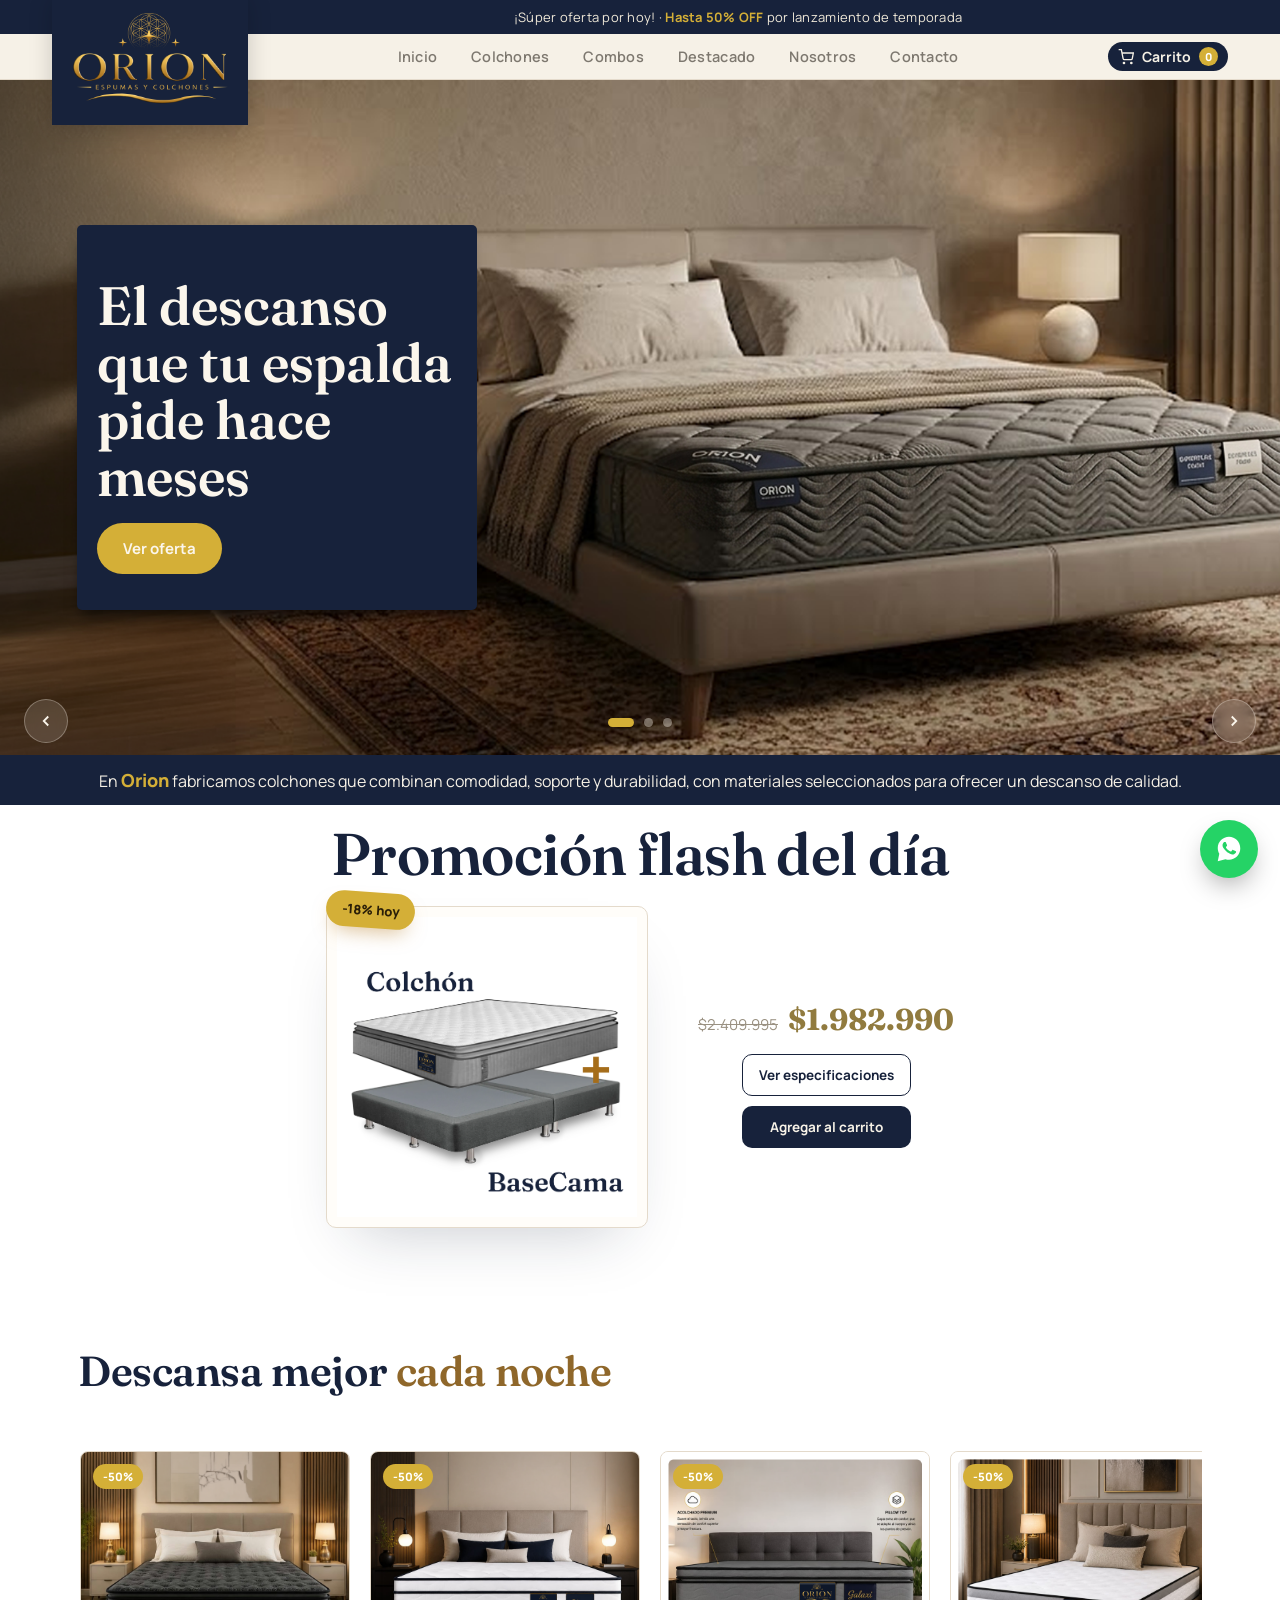
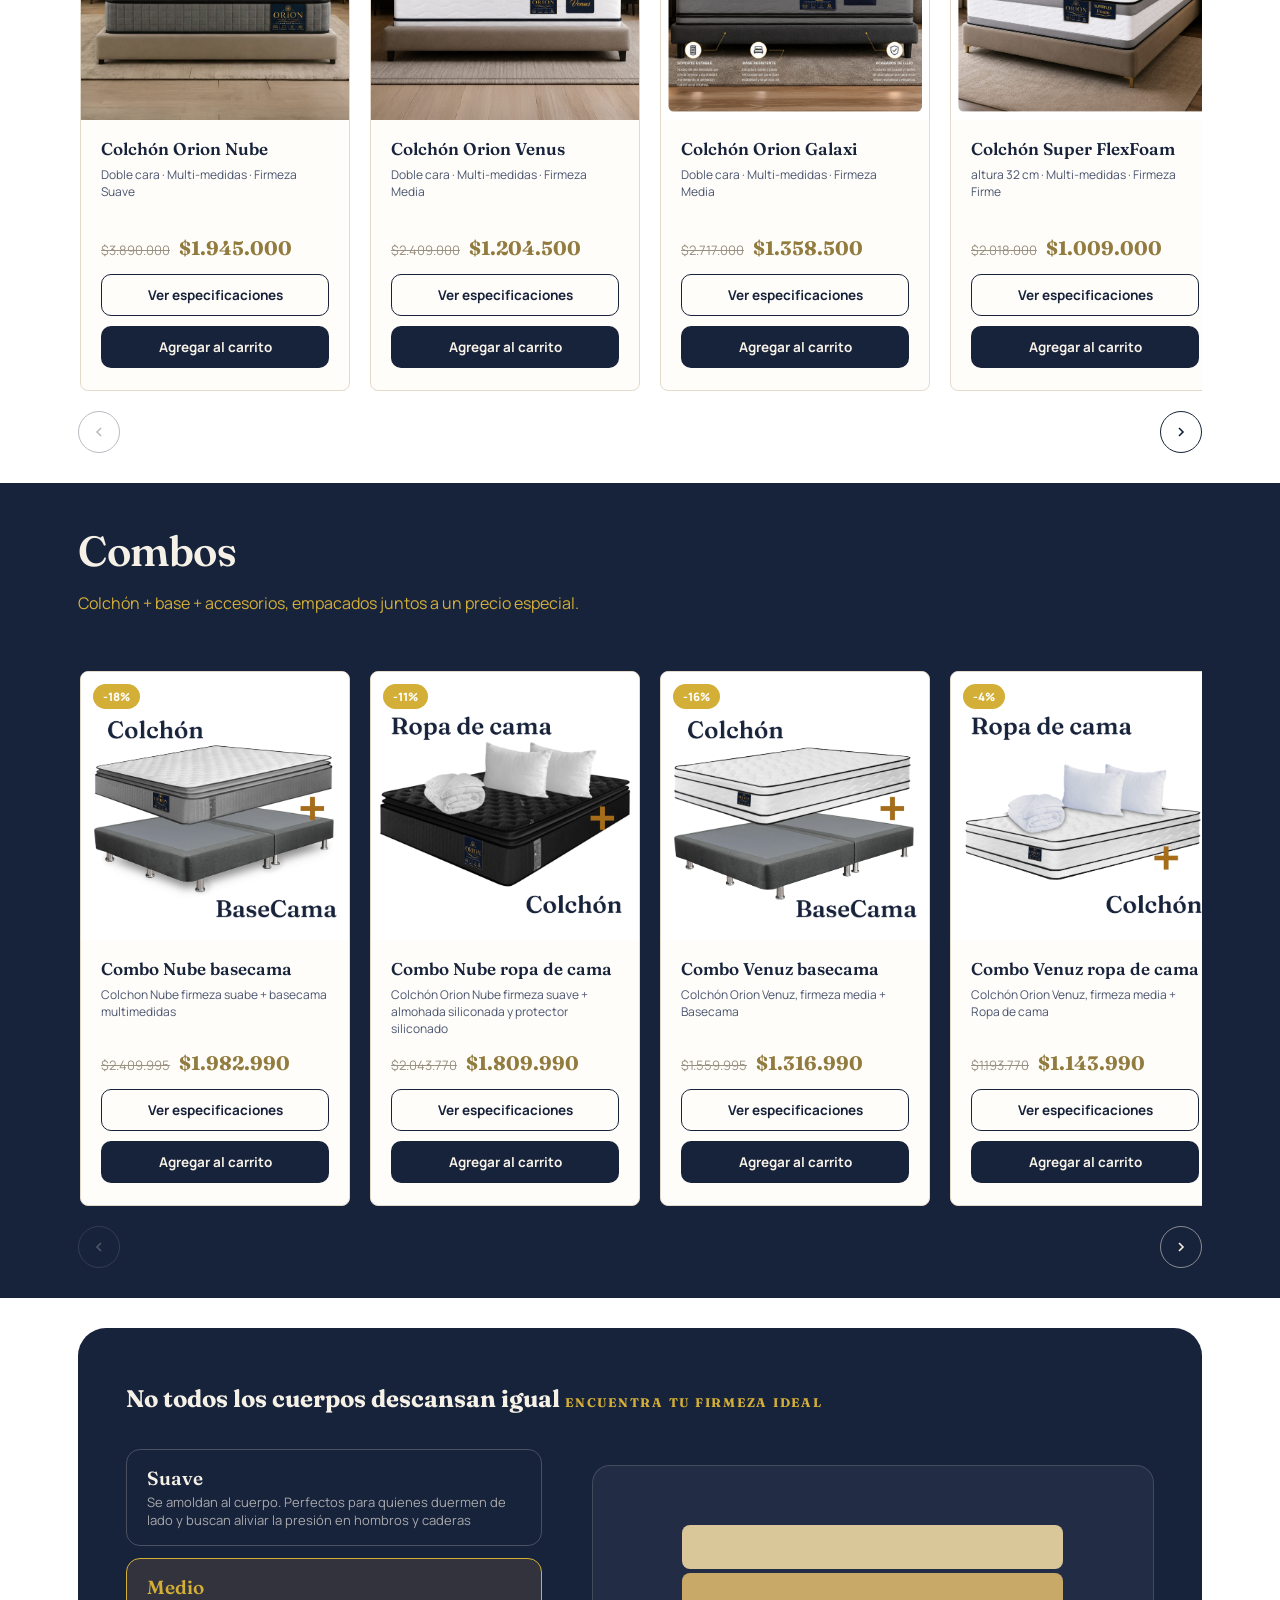
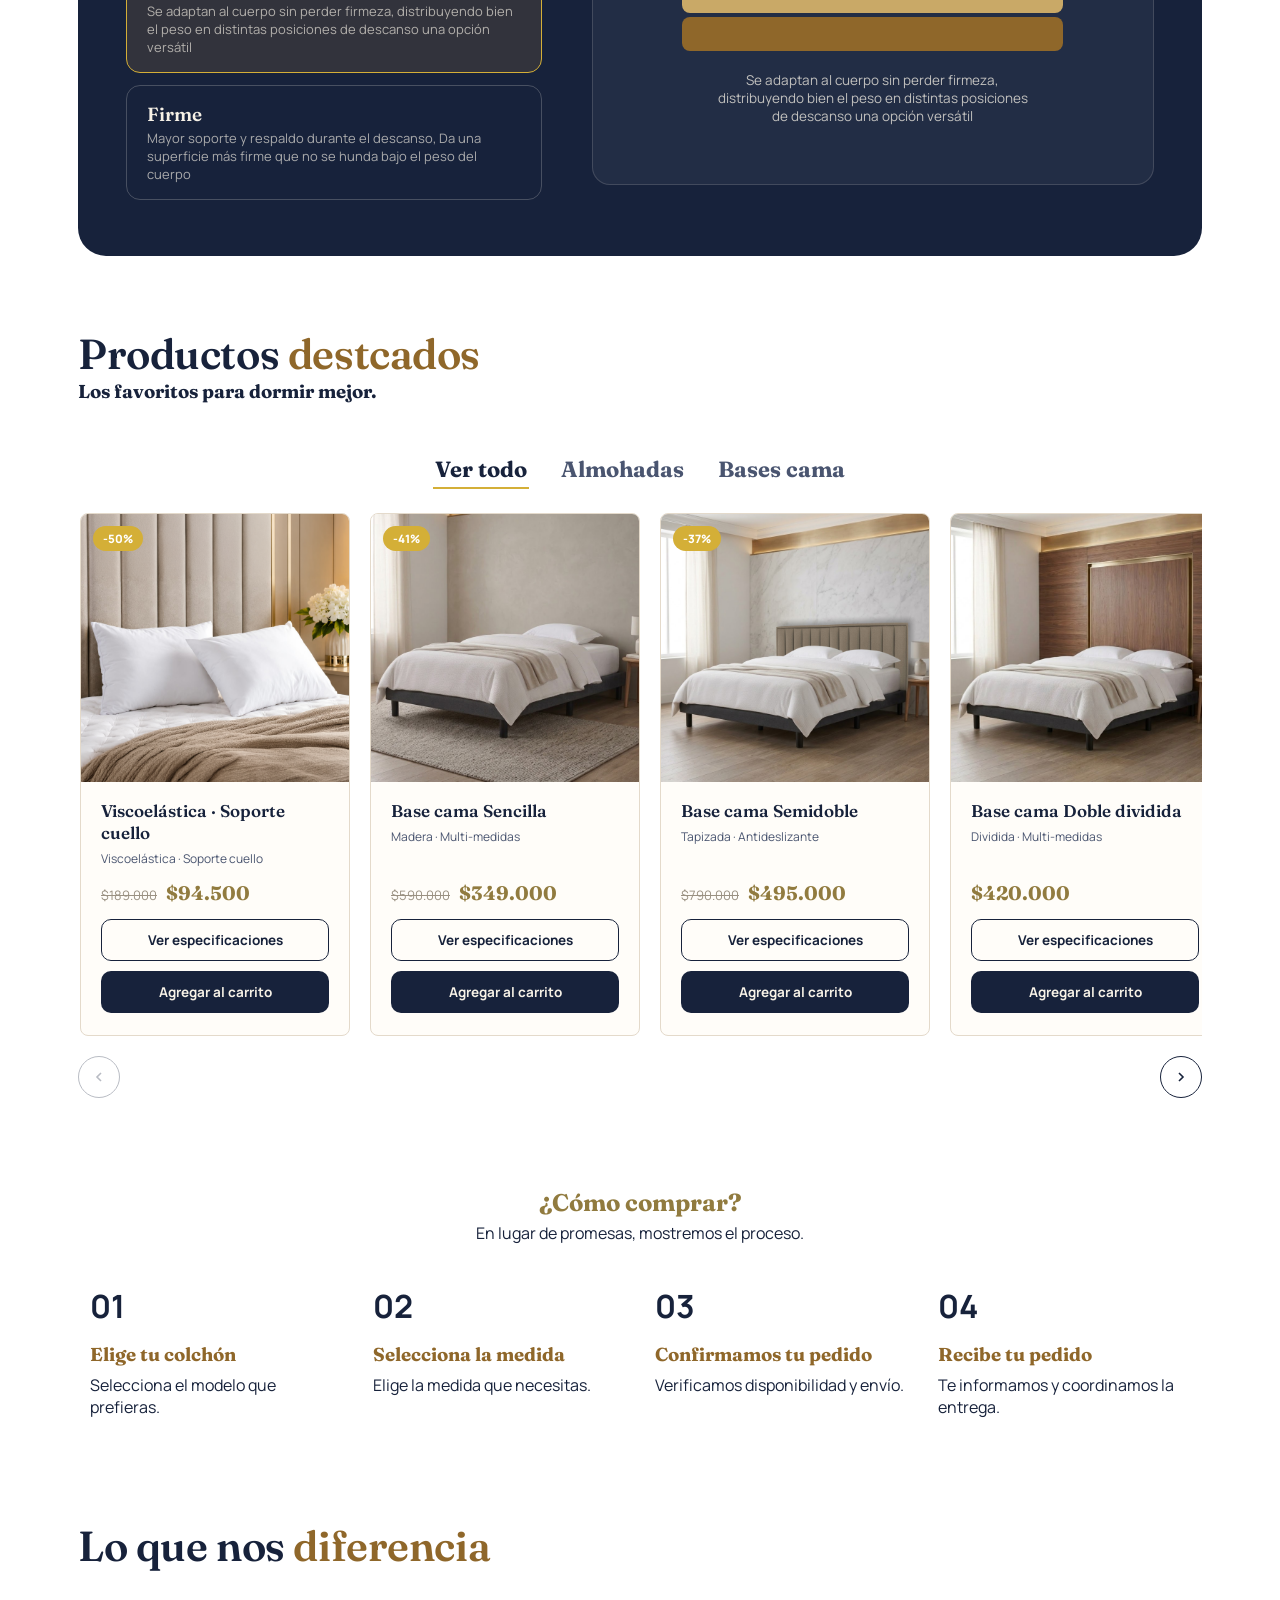
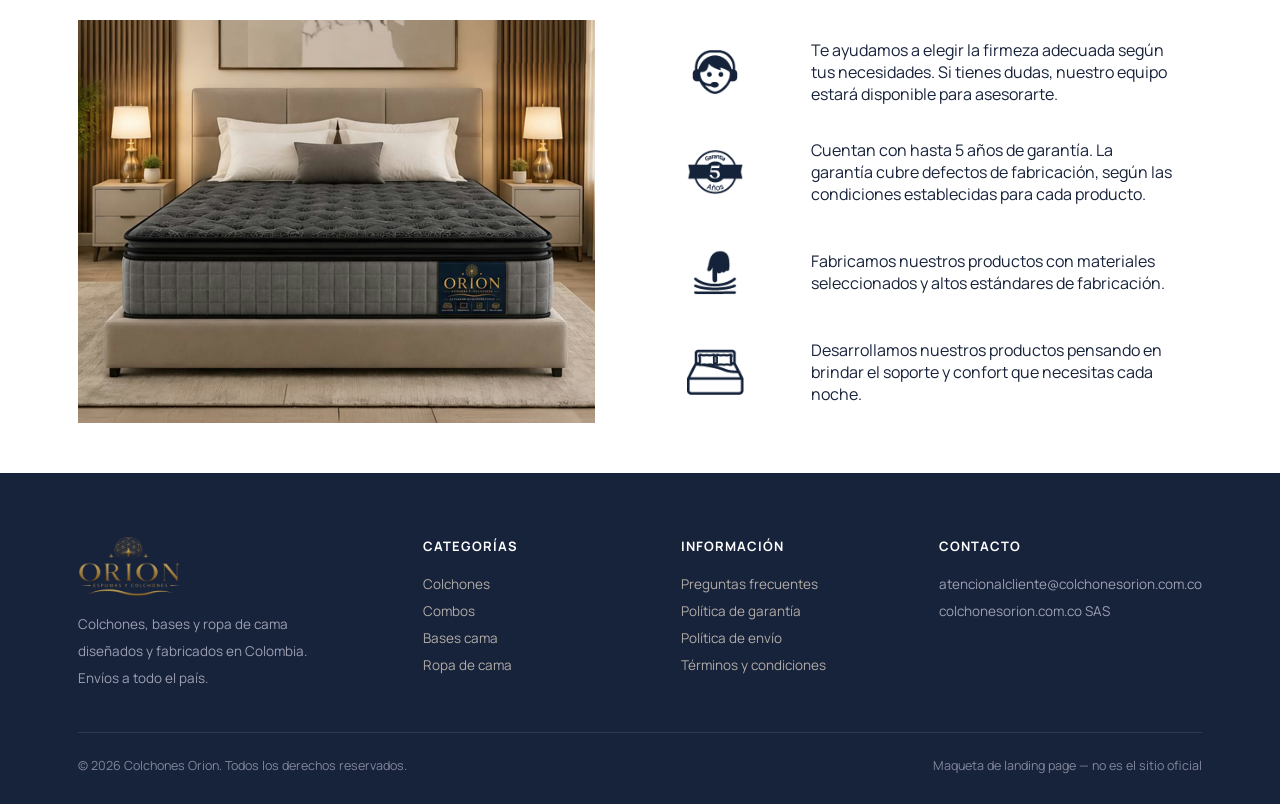
==== commit 7cc56064: "estilos flechas medidas galeria" ====
--- a/index.html
+++ b/index.html
@@ -12,7 +12,7 @@
   <link rel="stylesheet" href="css/styles.css">
 </head>
 
-<body>
+<body id="arriba">
   <section>
     <div class="wrapper-fluid utility-bar-color">
       <div class="container utility-bar">
@@ -21,8 +21,7 @@
             <a href="index.html"><img src="img/logo.png" alt="Colchones Orión"></a>
           </div>
         </div>
-        <div class="col-9">Envíos a toda Colombia · <strong>Hasta 50% OFF</strong> por lanzamiento de temporada ·
-          Garantía de 5 años en toda la línea Paraíso</div>
+        <div class="col-9">¡Súper oferta por hoy! · <strong>Hasta 50% OFF</strong> por lanzamiento de temporada </div>
       </div>
     </div>
   </section>
@@ -34,10 +33,12 @@
         <div class="col-9">
           <div class="nav">
             <nav class="nav-links" id="navLinks">
+              <a href="#arriba">Inicio</a>
               <a href="#ofertas">Colchones</a>
               <a href="#combos">Combos</a>
-              <a href="#destacado">Destacado</a>
-              <a href="#firmeza">Encuentra tu firmeza</a>
+              <a href="#destacados">Destacado</a>
+              <a href="nosotros.html">Nosotros</a>
+              <a href="contacto.html">Contacto</a>
             </nav>
             <div class="nav-actions">
               <button class="cart-btn" onclick="openCart()">
@@ -74,61 +75,44 @@
     </button>
     <div class="hc-dots" id="hcDots"></div>
   </div>
+  <div class="hero-franja">
+    En <span class="orion">Orion</span> fabricamos colchones que combinan comodidad, soporte y durabilidad, con
+    materiales seleccionados para
+    ofrecer
+    un descanso de calidad.
+  </div>
   <section class="hero">
-    <div class="hero-franja">
-
-    </div>
     <h1 class="hero-title">Promoción flash del día</h1>
-    <div class="wrap hero-grid">
-      <div>
-        <h1>Super Combo<br><em> Base cama - Colchon doble</em> </h1>
-        <div class="hero-ctas">
-          <a href="#ofertas" class="btn-primary">Ver ofertas de hoy</a>
-          <a href="#firmeza" class="btn-ghost">Encontrar mi firmeza ideal</a>
-        </div>
-        <div class="hero-trust">
-          <div><svg width="15" height="15" viewBox="0 0 24 24" fill="none" stroke="#BE8A3D" stroke-width="2.5">
-              <path d="M20 6L9 17l-5-5" />
-            </svg> Garantía de 5 años</div>
-          <div><svg width="15" height="15" viewBox="0 0 24 24" fill="none" stroke="#BE8A3D" stroke-width="2.5">
-              <path d="M20 6L9 17l-5-5" />
-            </svg> Envíos a todo el país</div>
-          <div><svg width="15" height="15" viewBox="0 0 24 24" fill="none" stroke="#BE8A3D" stroke-width="2.5">
-              <path d="M20 6L9 17l-5-5" />
-            </svg> Pago 100% seguro</div>
-        </div>
-      </div>
-      <div class="hero-visual">
-        <div class="badge-off" id="heroBadge" style="display:none;"></div>
-
-        <!-- ⚠️ Para cambiar el producto destacado del hero, edita SOLO el
-             "data-hero-product" de aquí abajo con el id real del producto
-             (el mismo que usas en detalle.html?id=...). Nombre, precio,
-             % de descuento, imagen, link y botón se arman solos con
-             js/hero.js — no se escriben a mano en ningún lado. -->
+    <div class="promocion">
+      <div class="promocion-col">
+        <div class="badge-off-02" id="heroBadge" style="display:none;"></div>
         <div class="mattress-card" data-hero-product="ColchonNube+BaseCama">
           <img id="heroImg" src="" alt="">
-          <p class="cap" id="heroCap" style="margin:16px 0 0;"></p>
-          <div class="price-tag-hero" id="heroPrices"></div>
-          <div class="hero-card-actions">
-            <a href="#" class="ver-detalle" id="heroDetalleLink">Ver especificaciones</a>
-            <button class="add-btn" id="heroAddBtn">Agregar al carrito</button>
-          </div>
-        </div>
-      </div>
-    </div>
-  </section>
-
+        </div>
+      </div>
+      <div class="promocion-col">
+        <div class="price-tag-hero" id="heroPrices"></div>
+        <div class="hero-card-actions">
+          <a href="#" class="ver-detalle" id="heroDetalleLink">Ver especificaciones</a>
+          <button class="add-btn" id="heroAddBtn">Agregar al carrito</button>
+        </div>
+      </div>
+    </div>
+    <div class="wrap hero-grid">
+      <div class="hero-visual"> </div>
+    </div>
+  </section>
+  <!-- 
   <div class="urgency">
     <div class="wrap">
       <div class="urgency-track" id="urgencyTrack"></div>
     </div>
   </div>
-
+ -->
   <section class="block" id="ofertas">
     <div class="wrap">
       <div class="block-head">
-        <h2>Todos con garantía de fábrica y <span style="color:#8f672a;">despacho a nivel nacional.</span></h2>
+        <h2>Descansa mejor <span style="color:#8f672a;">cada noche </span></h2>
         <p> </p>
       </div>
       <div class="oferta-carousel-wrap">
@@ -176,62 +160,12 @@
   </section>
 
 
-  <section class="block" id="destacado">
-    <div class="wrap">
-      <div class="block-head">
-        <h2>Productos <span style="color:#8f672a;">destcados</span></h2>
-        <h3>Los favoritos para dormir mejor.</h3>
-      </div>
-      <div class="destacado">
-
-        <div class="destacado-columna">
-          <h3 class="destacado-sub">Almohadas</h3>
-
-          <div class="destacado-carousel-wrap">
-            <div class="destacado-carousel" id="almohadasGrid"></div>
-            <div class="oc-nav">
-              <button class="oc-arrow" id="amPrev" aria-label="Anterior">
-                <svg width="16" height="16" viewBox="0 0 24 24" fill="none" stroke="currentColor" stroke-width="2.4">
-                  <path d="M15 18l-6-6 6-6" />
-                </svg>
-              </button>
-              <button class="oc-arrow" id="amNext" aria-label="Siguiente">
-                <svg width="16" height="16" viewBox="0 0 24 24" fill="none" stroke="currentColor" stroke-width="2.4">
-                  <path d="M9 18l6-6-6-6" />
-                </svg>
-              </button>
-            </div>
-          </div>
-        </div>
-
-        <div class="destacado-columna">
-          <h3 class="destacado-sub">Basecamas</h3>
-
-          <div class="destacado-carousel-wrap">
-            <div class="destacado-carousel" id="basecamasGrid"></div>
-            <div class="oc-nav">
-              <button class="oc-arrow" id="bcPrev" aria-label="Anterior">
-                <svg width="16" height="16" viewBox="0 0 24 24" fill="none" stroke="currentColor" stroke-width="2.4">
-                  <path d="M15 18l-6-6 6-6" />
-                </svg>
-              </button>
-              <button class="oc-arrow" id="bcNext" aria-label="Siguiente">
-                <svg width="16" height="16" viewBox="0 0 24 24" fill="none" stroke="currentColor" stroke-width="2.4">
-                  <path d="M9 18l6-6-6-6" />
-                </svg>
-              </button>
-            </div>
-          </div>
-        </div>
-
-      </div>
-  </section>
-
   <section class="block" id="firmeza">
     <div class="wrap">
       <div class="firmeza">
-        <p class="eyebrow">Encuentra tu firmeza ideal</p>
-        <h2>No todos los cuerpos descansan igual</h2>
+        <h2>No todos los cuerpos descansan igual
+          <span class="eyebrow"> Encuentra tu firmeza ideal </span>
+        </h2>
         <div class="firmeza-grid">
           <div class="firm-options" id="firmOptions"></div>
           <div class="cross-section" id="crossSection">
@@ -239,47 +173,42 @@
             <p class="cross-caption" id="crossCaption"></p>
           </div>
         </div>
-      </div>
-    </div>
-  </section>
-
-  <section class="block">
+
+        <!-- 
+        <div class="fimeza-fila">
+          <div class="firmeza-col">
+            <a href="firme.html" class="ver-colchones">
+              <img src="img/firm-01.png" alt="Ver colchones firmes">
+              <span>Ver colchones firmes</span>
+            </a>
+          </div>
+          <div class="firmeza-col">
+            <a href="medio.html" class="ver-colchones">
+              <img src="img/firm-02.png" alt="Ver colchones medio">
+              <span>Ver colchones medio</span>
+            </a>
+            </a>
+          </div>
+          <div class="firmeza-col">
+            <a href="suave.html" class="ver-colchones">
+              <img src="img/firm-03.png" alt="Ver colchones suave">
+              <span>Ver colchones suave</span>
+            </a>
+          </div>
+        </div>
+      </div>
+-->
+
+      </div>
+  </section>
+
+
+  <section class="block" id="destacados">
     <div class="wrap">
       <div class="block-head">
-        <h2>Selecciona la<span style="color:#8f672a;"> firmeza de tu colchón</span></h2>
-      </div>
-      <div class="fimeza-fila">
-        <div class="firmeza-col">
-          <img src="img/firm-01.png" alt="icono colchones firmes">
-          <a href="firme.html" class="ver-colchones">Ver colchones firmes</a>
-        </div>
-        <div class="firmeza-col">
-          <img src="img/firm-02.png" alt="">
-          <a href="medio.html" class="ver-colchones">Ver colchones medio</a>
-        </div>
-        <div class="firmeza-col">
-          <img src="img/firm-03.png" alt="">
-          <a href="suave.html" class="ver-colchones">Ver colchones suave</a>
-        </div>
-      </div>
-    </div>
-  </section>
-
-  <!-- ⚠️ DESTACADOS — 2 columnas, cada una es un carrusel INDEPENDIENTE
-       (Almohadas / Bases cama). Los productos son placeholder de
-       ejemplo, viven en js/destacados.js — reemplázalos ahí por los
-       reales cuando los tengas (mismo formato que carrusel-ofertas.js:
-       objetos con id/name/tag/img/now/old, sin comillas alrededor del
-       array porque es JavaScript, no HTML). -->
-  <section class="block" id="destacados">
-    <div class="wrap">
-      <div class="block-head">
-        <h2>Destacados</h2>
-      </div>
-
-      <!-- Los filtros (Almohadas / Bases cama / ...) se generan solos según
-           las categorías que existan en js/destacados.js — no se editan
-           aquí a mano. -->
+        <h2>Productos <span style="color:#8f672a;">destcados</span></h2>
+        <h3>Los favoritos para dormir mejor.</h3>
+      </div>
       <div class="destacados-filtros" id="destacadosFiltros"></div>
 
       <div class="oferta-carousel-wrap">
@@ -299,7 +228,7 @@
       </div>
     </div>
   </section>
-
+  <!--  
   <section class="block" id="confianza">
     <div class="wrap">
       <div class="block-head">
@@ -327,18 +256,60 @@
       </div>
     </div>
   </section>
-
+-->
+  <section class="como-comprar">
+    <div class="como-comprar-contenido">
+
+      <h2>¿Cómo comprar?</h2>
+      <p class="subtitulo">En lugar de promesas, mostremos el proceso.</p>
+
+      <div class="pasos">
+
+        <div class="paso">
+          <div class="numero">01</div>
+          <div>
+            <h3>Elige tu colchón</h3>
+            <p>Selecciona el modelo que prefieras.</p>
+          </div>
+        </div>
+
+        <div class="paso">
+          <div class="numero">02</div>
+          <div>
+            <h3>Selecciona la medida</h3>
+            <p>Elige la medida que necesitas.</p>
+          </div>
+        </div>
+
+        <div class="paso">
+          <div class="numero">03</div>
+          <div>
+            <h3>Confirmamos tu pedido</h3>
+            <p>Verificamos disponibilidad y envío.</p>
+          </div>
+        </div>
+
+        <div class="paso">
+          <div class="numero">04</div>
+          <div>
+            <h3>Recibe tu pedido</h3>
+            <p>Te informamos y coordinamos la entrega.</p>
+          </div>
+        </div>
+
+      </div>
+    </div>
+  </section>
   <section class="block" id="promesa">
     <div class="wrap">
       <div class="block-head">
-        <h2>Nuestra <span style="color:#8f672a;">promesa de venta</span> </h2>
+        <h2>Lo que nos <span style="color:#8f672a;">diferencia</span> </h2>
       </div>
       <div class="promesa">
 
         <div class="promesa-hijo">
           <img src="img/promesa.png" alt="imagen cama promesa de venta">
         </div>
-
         <div class="promesa-hijo">
           <div class="promesa-filas">
 
@@ -348,15 +319,13 @@
               <div class="espacio-texto">Te ayudamos a elegir la firmeza adecuada según tus necesidades.
                 Si tienes dudas, nuestro equipo estará disponible para asesorarte.</div>
             </div>
-
             <div class="fila">
               <div class="espacio-icono"><img src="img/garantia.png" alt="Sello de garantía" title="Icono de garantía">
               </div>
-              <div class="espacio-texto">Todos nuestros productos cuentan con garantía de hasta 5 años, según las
-                condiciones establecidas y desde su fecha de
-                fabricación.</div>
+              <div class="espacio-texto">Cuentan con hasta 5 años de garantía. La garantía cubre defectos de
+                fabricación, según las condiciones establecidas para
+                cada producto. </div>
             </div>
-
             <div class="fila">
               <div class="espacio-icono"><img src="img/Materiales.png" alt="Materiales seleccionados"
                   title="Icono de materiales de alta calidad"></div>
--- a/css/styles.css
+++ b/css/styles.css
@@ -359,13 +359,19 @@
    }
 
    .hero-franja {
-       margin: 0 0 80px 0;
        background: var(--ink);
+       padding: 13px 0;
        color: var(--bg);
-       padding: 13px 0;
-       overflow: hidden;
-       position: relative;
-   }
+       text-align: center;
+   }
+
+   .hero-franja .orion {
+       font-size: large;
+       font-weight: 800;
+       color: var(--clay);
+   }
+
+
 
    .hero-title {
        text-align: center;
@@ -436,11 +442,52 @@
        position: relative;
    }
 
+   .promocion {
+       display: flex;
+       gap: 50px;
+       width: max-content;
+       margin-inline: auto;
+       position: relative;
+       justify-content: center;
+   }
+
+   .promocion img {
+       width: 300px;
+       justify-content: center;
+   }
+
+   .promocion-col:first-child {
+       flex: 5;
+       display: flex;
+   }
+
+   .promocion-col:last-child {
+       flex: 2;
+       display: flex;
+       flex-direction: column;
+       justify-content: center;
+       align-items: center;
+   }
+
+   .badge-off-02 {
+       position: absolute;
+       top: -14px;
+       left: 0px;
+       background: var(--gold);
+       color: #2A1E08;
+       font-weight: 800;
+       font-size: 13px;
+       padding: 9px 16px;
+       border-radius: 100px;
+       box-shadow: 0 10px 20px -8px rgba(190, 138, 61, .6);
+       transform: rotate(4deg);
+   }
+
    .mattress-card {
        background: var(--panel);
        border: 1px solid var(--line);
-       border-radius: 22px;
-       padding: 30px;
+       border-radius: 10px;
+       padding: 10px;
        box-shadow: 0 30px 60px -30px rgba(23, 34, 59, .25);
    }
 
@@ -674,6 +721,7 @@
        margin-top: 16px;
    }
 
+
    .firmeza {
        background: var(--ink);
        color: var(--bg);
@@ -1490,15 +1538,6 @@
        border-radius: 100px;
    }
 
-   /* ⚠️ GALERÍA DE MINIATURAS (opcional, solo si el producto trae
-      "gallery" con fotos). Vive DENTRO de .detail-image-col, pegada
-      justo debajo de la foto principal — no como pieza aparte del
-      grid, para que no "salte" hacia abajo cuando la columna de info
-      (precio, tamaños, etc.) es más alta que la imagen.
-      No es un carrusel de fotos grandes: solo la fila de miniaturas
-      hace scroll, la foto grande se queda quieta y solo cambia al
-      hacer clic en una miniatura. Tamaño pensado para mostrar ~3 a la
-      vez (no 4, se veían muy chicas). */
    .detail-gallery {
        display: flex;
        align-items: center;
@@ -1870,55 +1909,44 @@
 
 
    .fimeza-fila {
-       display: grid;
-       grid-template-columns: repeat(3, 1fr);
-       grid-template-rows: repeat(1, 1fr);
-       gap: 30px;
-       margin: 25px 0 0 0;
-   }
-
-
-
-   .fimeza-fila img {}
-
-   .firmeza-col {
-       box-shadow: 0 24px 40px -26px rgba(23, 34, 59, .25);
-       background: var(--panel);
-       border: 1px solid var(--line);
-       border-radius: 18px;
-       display: flex;
-       flex-direction: column;
-       align-items: center;
+       display: flex;
+       gap: 20px;
+       margin-top: 30px;
        justify-content: center;
-       margin: 25px;
-       padding: 35px 0 0 0;
-   }
-
-   @media (max-width: 768px) {
-       .fimeza-fila {
-           grid-template-columns: 1fr;
-           /* una sola columna */
-       }
-
-       .firmeza-col {
-           grid-column: 1 / -1;
-           /* ocupa todo el ancho, anula el span y start anteriores */
-       }
-   }
+   }
+
+   .ver-colchones {
+       display: flex;
+       align-items: center;
+       justify-content: flex-start;
+       gap: 10px;
+       text-decoration: none;
+       color: var(--gold);
+   }
+
+   .ver-colchones:hover {
+
+       opacity: 0.7;
+   }
+
 
    /* ---------- destacados (un carrusel + filtros por categoría) ---------- */
    .destacados-filtros {
        display: flex;
        flex-wrap: wrap;
-       gap: 10px;
+       gap: 30px;
        margin: 14px 0 18px;
+       justify-content: center;
+       /* horizontal */
+       align-items: center;
+       /* vertical */
    }
 
    .destacado-filtro {
        background: none;
        border: none;
        font-family: 'Fraunces', serif;
-       font-size: 16px;
+       font-size: 22px;
        font-weight: 700;
        color: var(--ink-soft);
        cursor: pointer;
@@ -1943,24 +1971,7 @@
        justify-content: center;
    }
 
-   .ver-colchones {
-       display: block;
-       text-align: center;
-       font-size: 13.5px;
-       font-weight: 700;
-       color: var(--ink);
-       margin: 35px 0 25px 0;
-       padding: 11px 16px;
-       border: 1.5px solid var(--ink);
-       border-radius: 10px;
-       text-decoration: none;
-       transition: .18s;
-   }
-
-   .ver-colchones:hover {
-       background: var(--ink);
-       color: var(--bg);
-   }
+
 
    .catalogo {
        display: flex;
@@ -2079,4 +2090,59 @@
 
    .destacado-carousel-wrap {
        position: relative;
+   }
+
+   .como-comprar {
+       padding: 60px 20px;
+   }
+
+   .como-comprar-contenido {
+       max-width: 1100px;
+       margin: 0 auto;
+       text-align: center;
+   }
+
+   .como-comprar h2 {
+       margin-bottom: 5px;
+       color: var(--clay-deep);
+   }
+
+   .como-comprar h3 {
+       color: var(--gold-deep);
+   }
+
+   .subtitulo {
+       margin-bottom: 40px;
+   }
+
+   .pasos {
+       display: grid;
+       grid-template-columns: repeat(4, 1fr);
+       gap: 30px;
+   }
+
+   .paso {
+       text-align: left;
+   }
+
+   .numero {
+       font-size: 32px;
+       font-weight: bold;
+       margin-bottom: 15px;
+   }
+
+   .paso h3 {
+       margin: 0 0 8px;
+   }
+
+   .paso p {
+       margin: 0;
+   }
+
+   /* Móvil */
+   @media (max-width: 768px) {
+       .pasos {
+           grid-template-columns: 1fr;
+           gap: 25px;
+       }
    }
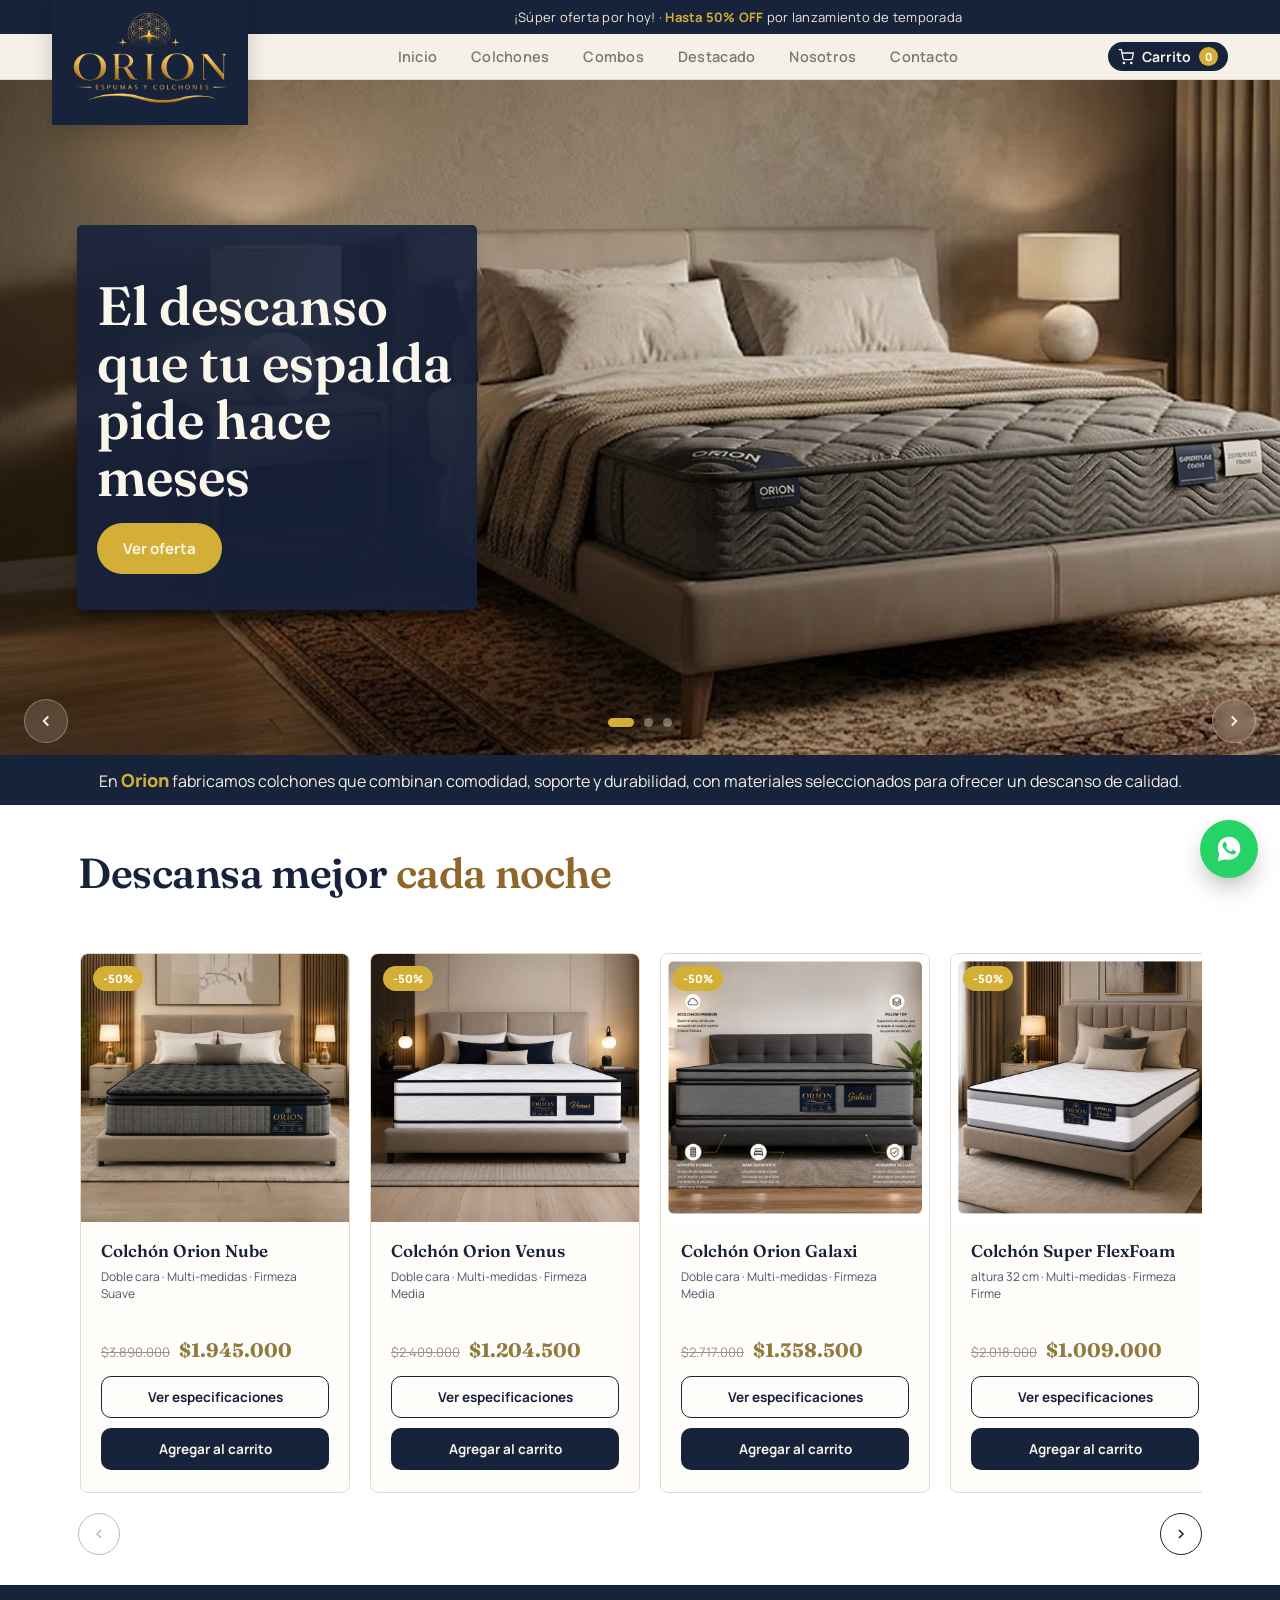
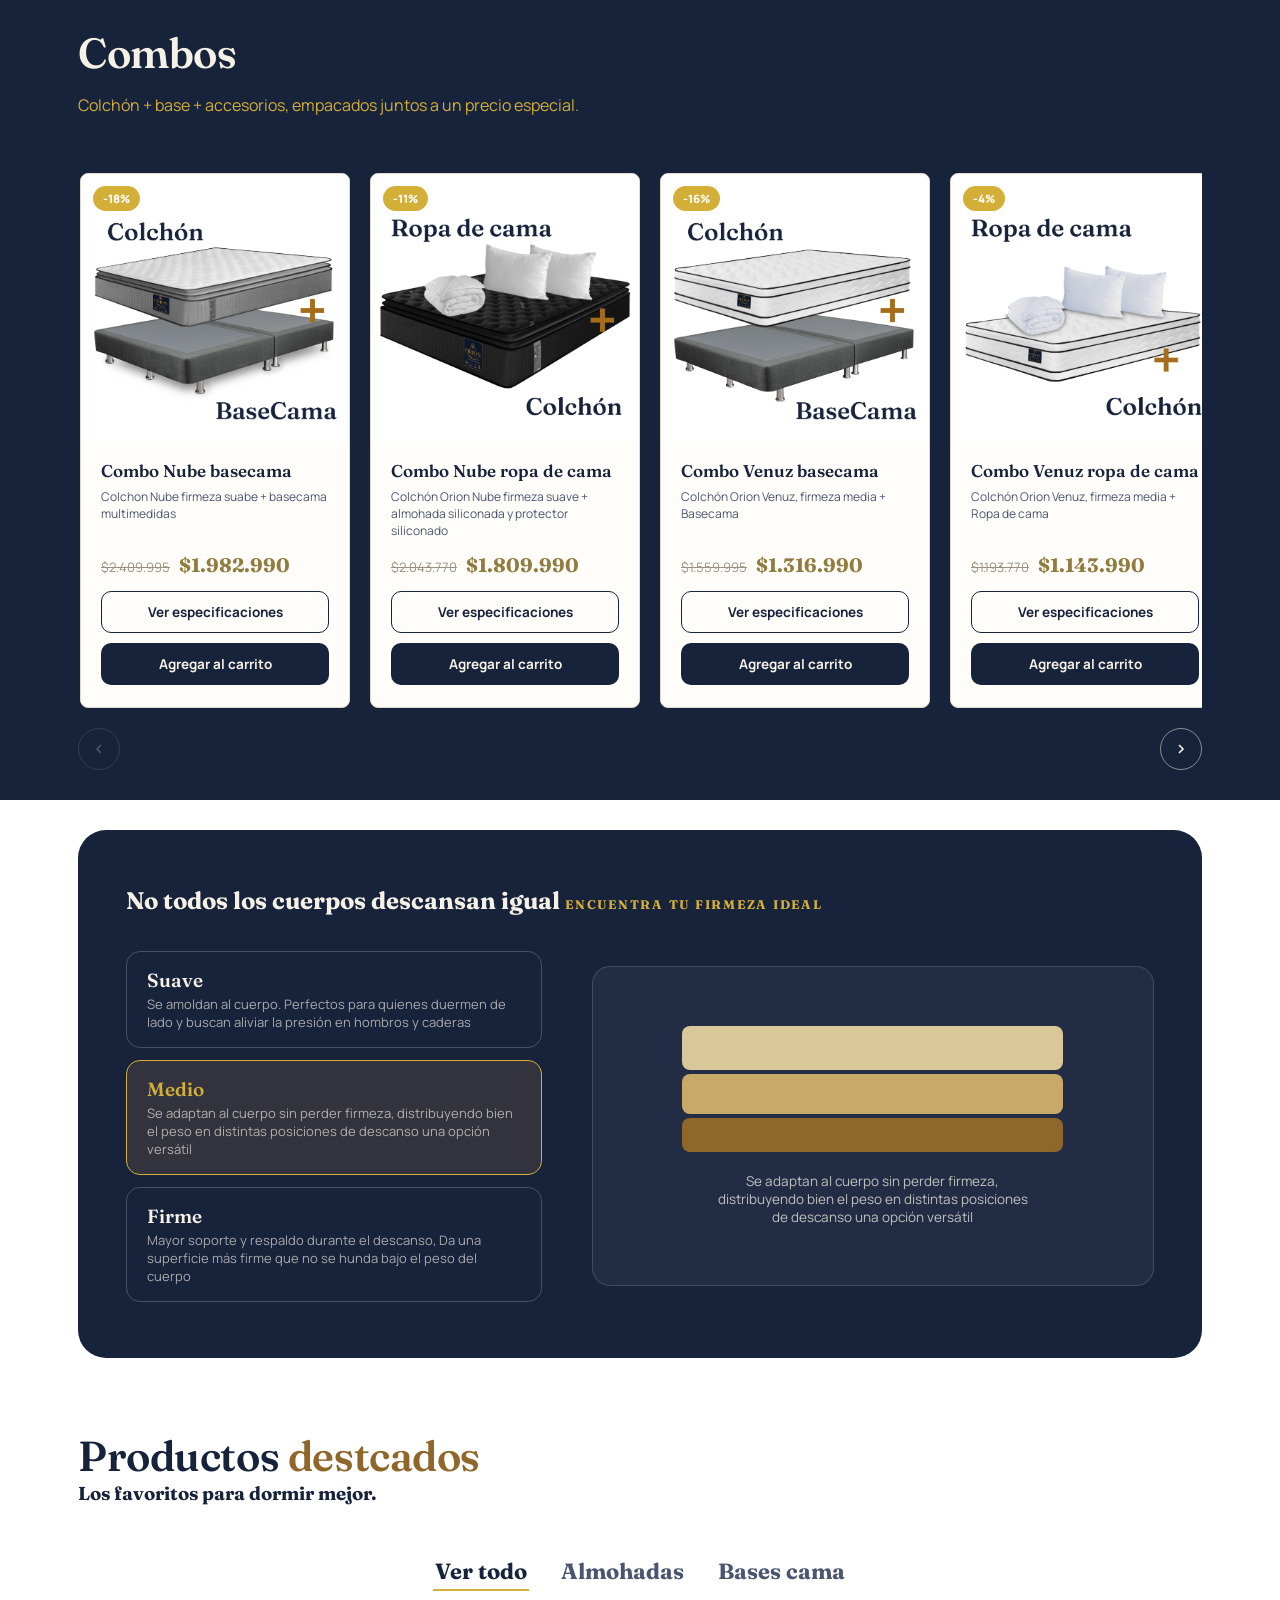
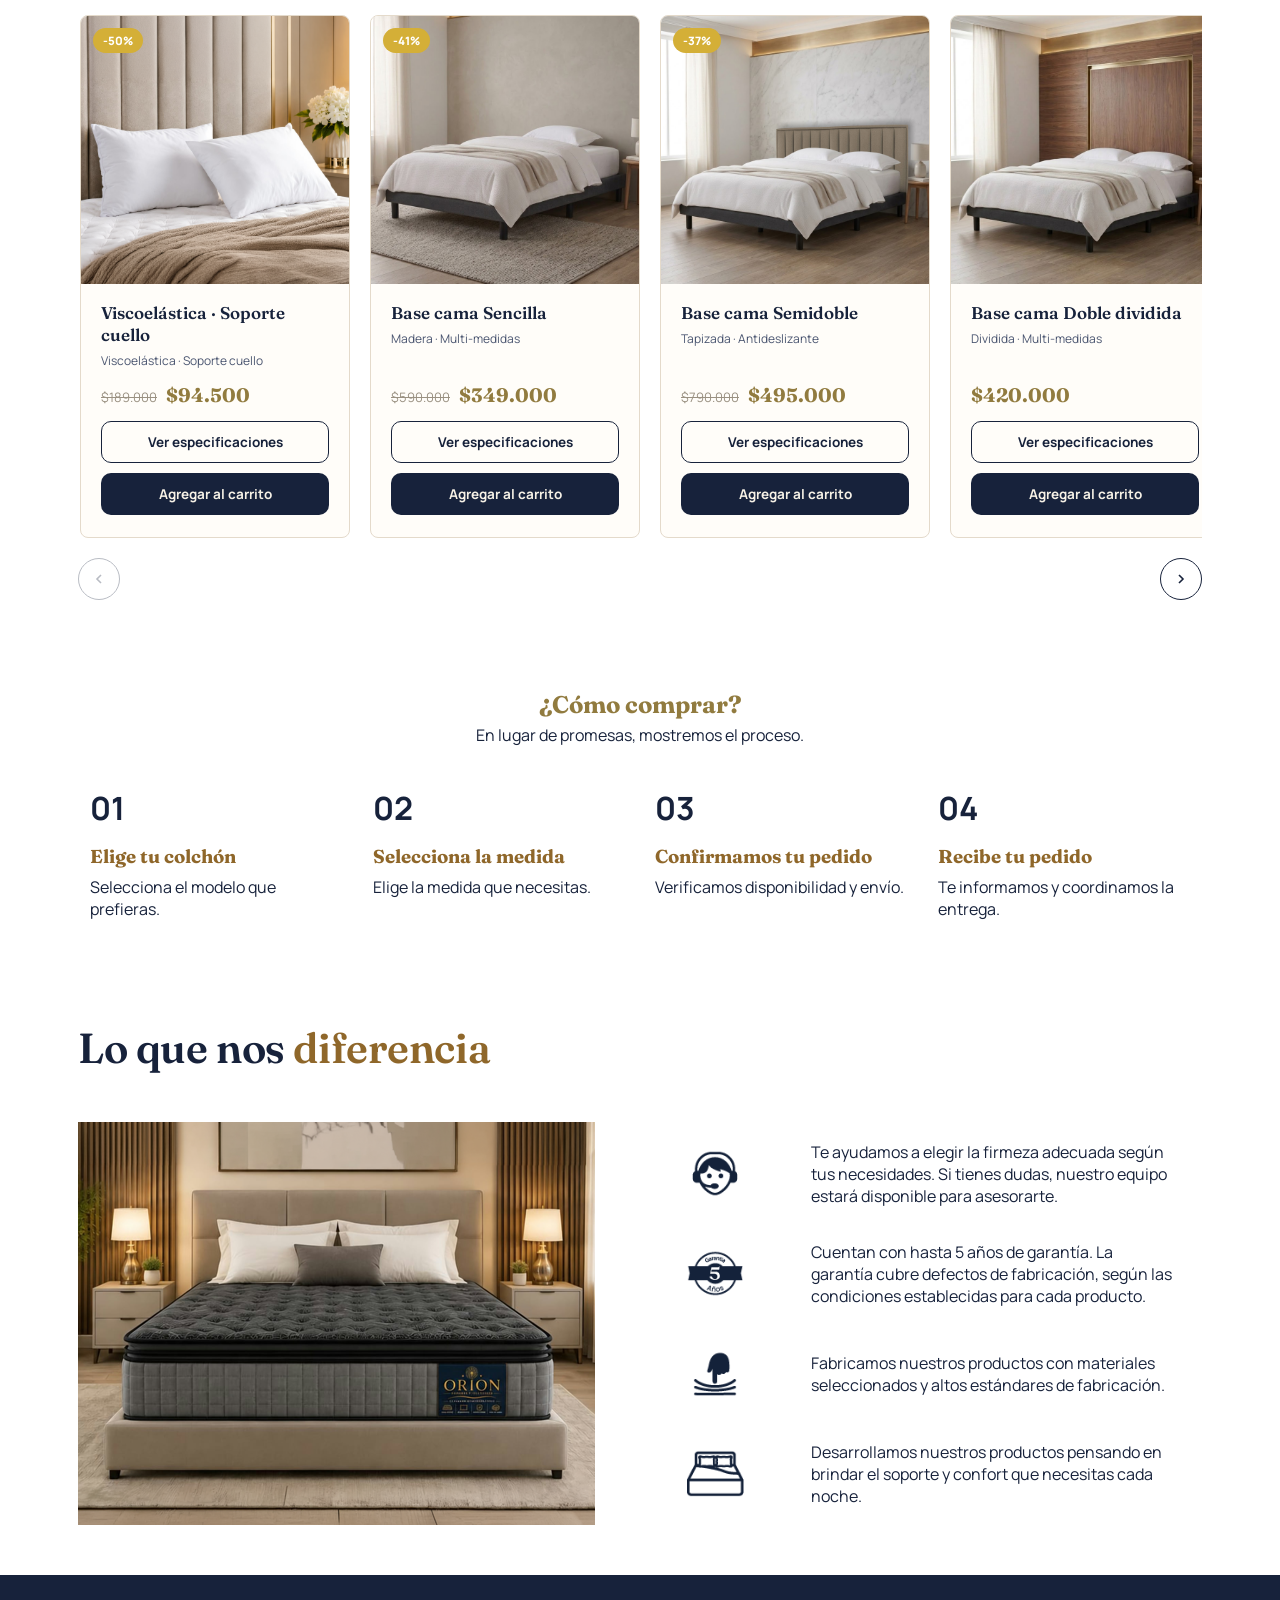
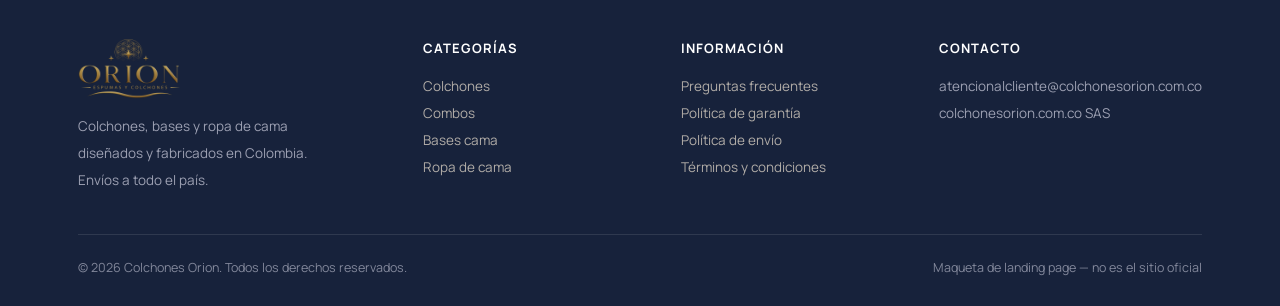
==== commit 9ce55fad: "estilos flechas medidas galeria" ====
--- a/index.html
+++ b/index.html
@@ -81,34 +81,7 @@
     ofrecer
     un descanso de calidad.
   </div>
-  <section class="hero">
-    <h1 class="hero-title">Promoción flash del día</h1>
-    <div class="promocion">
-      <div class="promocion-col">
-        <div class="badge-off-02" id="heroBadge" style="display:none;"></div>
-        <div class="mattress-card" data-hero-product="ColchonNube+BaseCama">
-          <img id="heroImg" src="" alt="">
-        </div>
-      </div>
-      <div class="promocion-col">
-        <div class="price-tag-hero" id="heroPrices"></div>
-        <div class="hero-card-actions">
-          <a href="#" class="ver-detalle" id="heroDetalleLink">Ver especificaciones</a>
-          <button class="add-btn" id="heroAddBtn">Agregar al carrito</button>
-        </div>
-      </div>
-    </div>
-    <div class="wrap hero-grid">
-      <div class="hero-visual"> </div>
-    </div>
-  </section>
-  <!-- 
-  <div class="urgency">
-    <div class="wrap">
-      <div class="urgency-track" id="urgencyTrack"></div>
-    </div>
-  </div>
- -->
+
   <section class="block" id="ofertas">
     <div class="wrap">
       <div class="block-head">
@@ -228,35 +201,8 @@
       </div>
     </div>
   </section>
-  <!--  
-  <section class="block" id="confianza">
-    <div class="wrap">
-      <div class="block-head">
-        <h2>Lo que sí te decimos <span style="color:#8f672a;">antes de que compres</span> </h2>
-      </div>
-      <div class="features">
-        <div class="feature">
-          <div class="num">5 años</div>
-          <h4>Garantía real</h4>
-          <p>Cubrimos defectos de fabricación en toda la línea Paraíso, con manual de uso claro.</p>
-        </div>
-        <div class="feature">
-          <div class="num">Envios</div>
-          <h4>Ciudades con despacho</h4>
-          <p>Llegamos a gran parte del territorio nacional. Consulta la cobertura disponible para tu ciudad antes de
-            realizar tu
-            compra.</p>
-        </div>
-        <div class="feature">
-          <div class="num">100%</div>
-          <h4>Pago seguro</h4>
-          <p>Tarjetas, PSE, contraentrega y cuotas, según tu ciudad. Sin sobrecostos ocultos.</p>
-        </div>
-
-      </div>
-    </div>
-  </section>
--->
+
+
   <section class="como-comprar">
     <div class="como-comprar-contenido">
 
--- a/css/styles.css
+++ b/css/styles.css
@@ -1185,7 +1185,7 @@
    }
 
    .hc-text-box {
-       background: var(--ink);
+       background: color-mix(in srgb, var(--ink) 90%, transparent);
        border-radius: 5px;
        padding: 36px 20px;
        box-shadow: -2px 12px 13px -7px rgba(0, 0, 0, 0.59);
@@ -1328,21 +1328,11 @@
            min-height: 380px;
        }
 
-       .hc-text {
-           max-width: 88%;
-           padding: 0 24px;
-           justify-content: flex-end;
-           padding-bottom: 64px;
-       }
-
-       .hc-text-box {
-           padding: 26px 24px;
-       }
-
-       .hc-arrow {
-           width: 36px;
-           height: 36px;
-       }
+
+
+
+
+
    }
 
    /* ---------- ofertas carousel ---------- */
@@ -1514,7 +1504,7 @@
    .detail-image {
        background: var(--panel);
        border: 1px solid var(--line);
-       border-radius: 22px;
+       border-radius: 10px;
        overflow: hidden;
        aspect-ratio: 1/1;
        position: relative;
@@ -1536,6 +1526,46 @@
        font-weight: 800;
        padding: 6px 12px;
        border-radius: 100px;
+   }
+
+   @media (max-width: 767px) {
+       .detail-grid {
+           grid-template-columns: 1fr;
+           gap: 30px;
+       }
+
+       .detail-image {
+           max-width: 340px;
+           width: 100%;
+           height: auto;
+       }
+
+       .gallery-track {
+           max-width: 340px;
+           width: 100%;
+       }
+
+       .detail-gallery .gallery-arrow {
+           display: none;
+       }
+
+       /* ---------- carousel sup ---------- */
+       .hc-text-box {
+           border-radius: 5px;
+           padding: 20px 10px;
+           width: 90%;
+       }
+
+       .hc-text {
+           justify-content: flex-end;
+           padding-bottom: 64px;
+       }
+
+       .hc-arrow {
+           width: 36px;
+           height: 36px;
+       }
+
    }
 
    .detail-gallery {
@@ -1578,6 +1608,7 @@
        overflow-x: auto;
        scroll-behavior: smooth;
        scrollbar-width: none;
+       min-width: 0;
    }
 
    .gallery-track::-webkit-scrollbar {
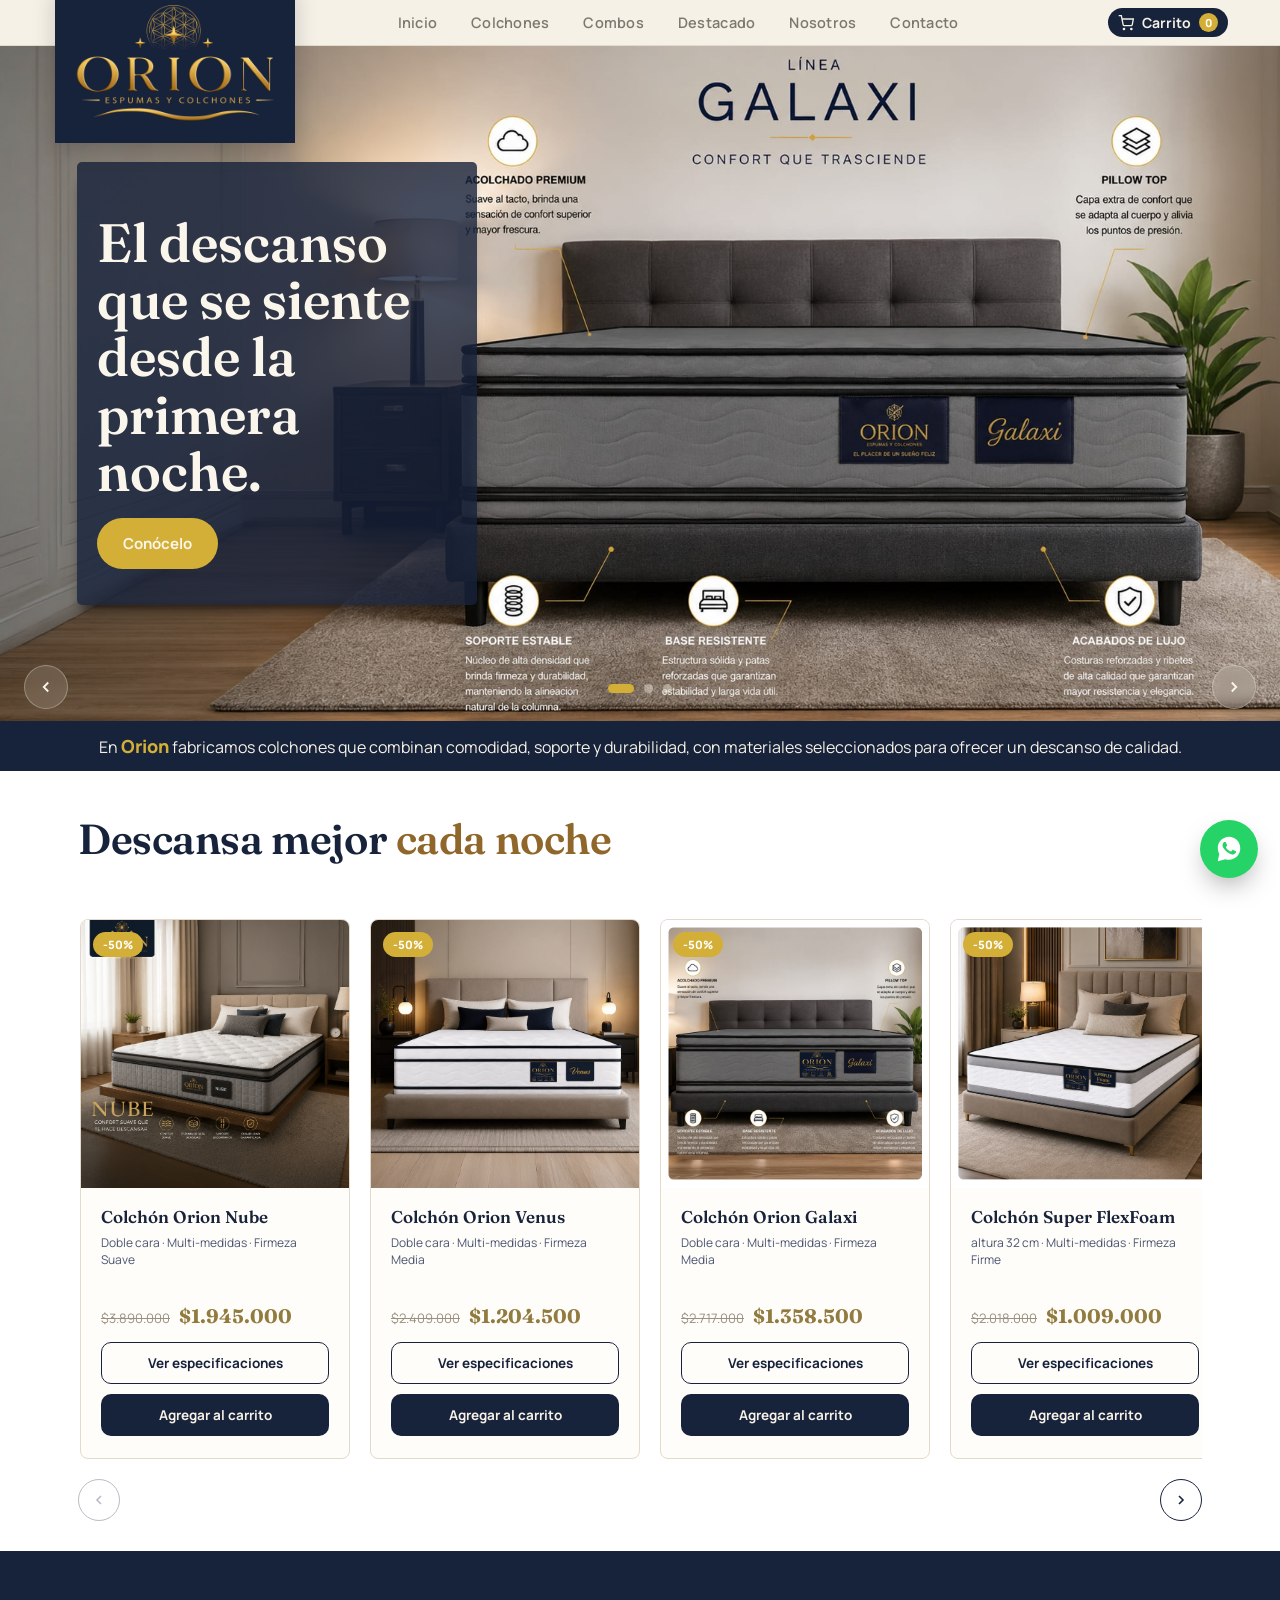
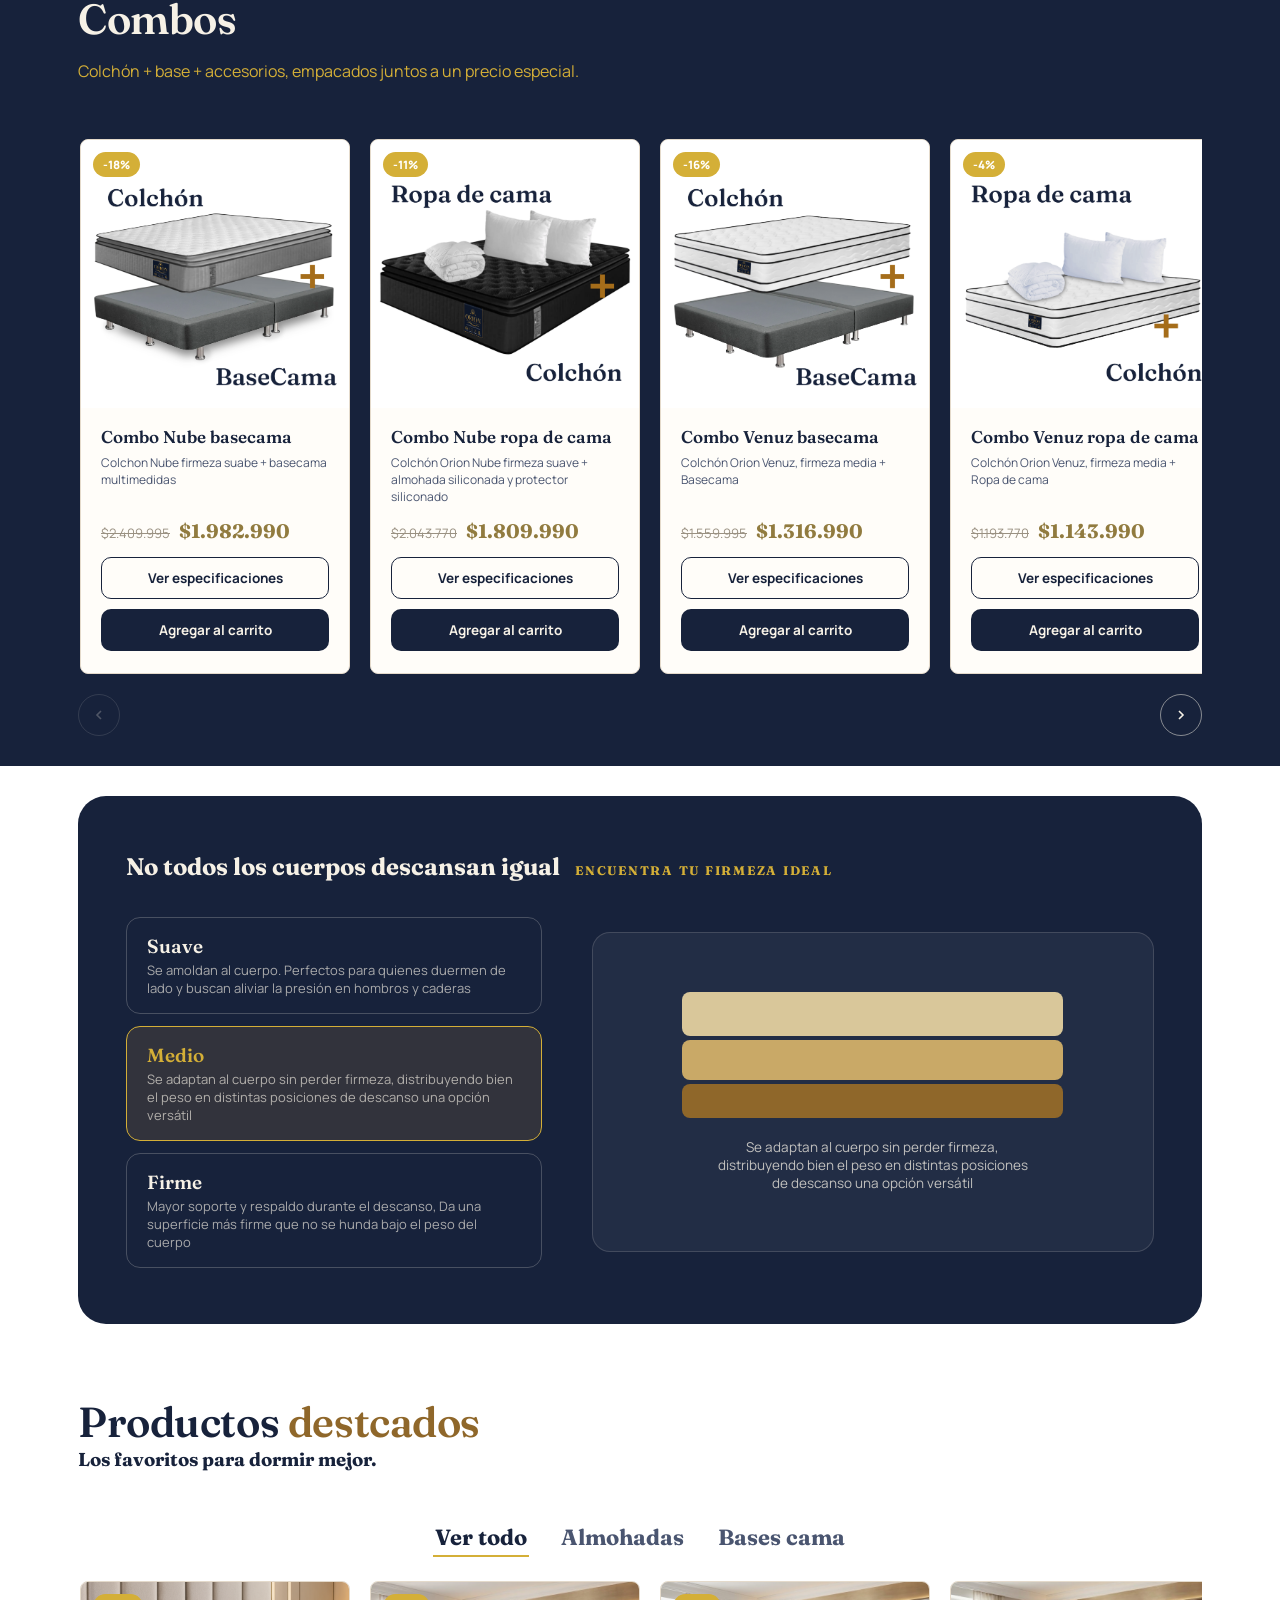
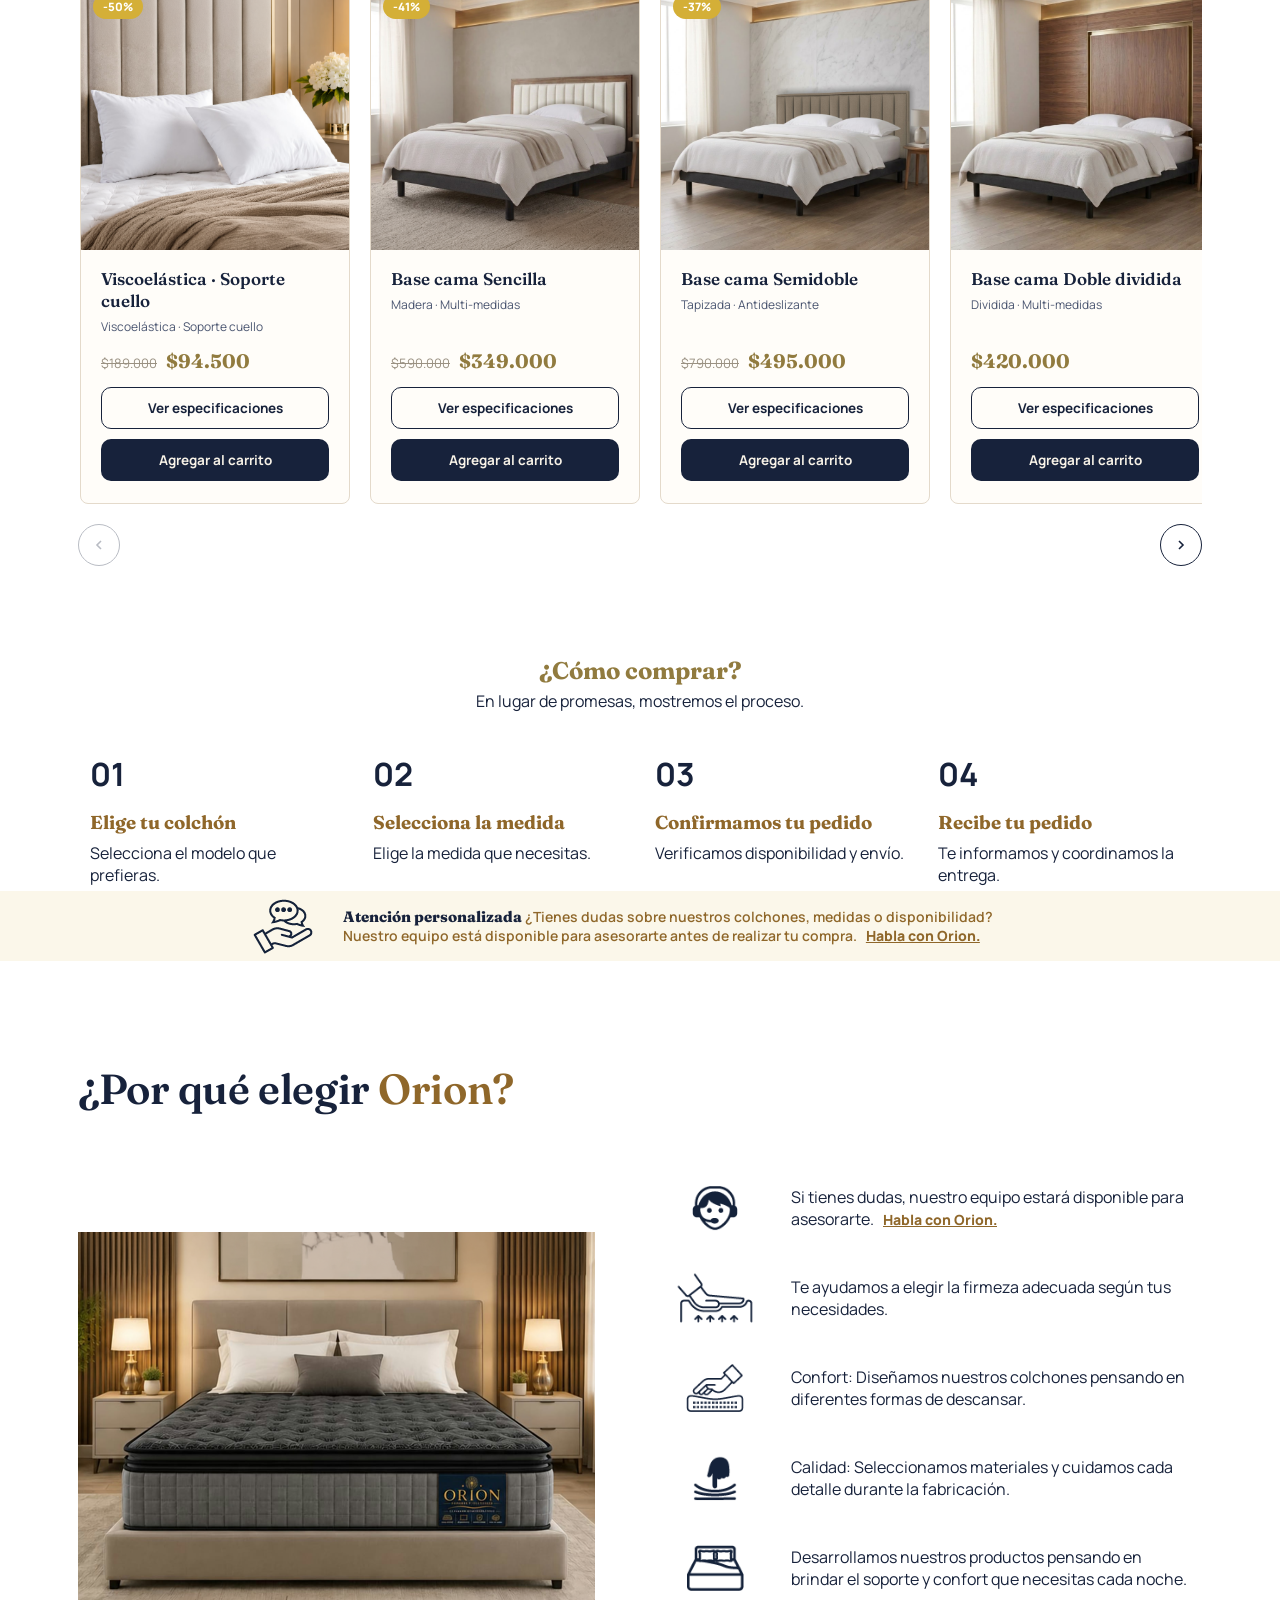
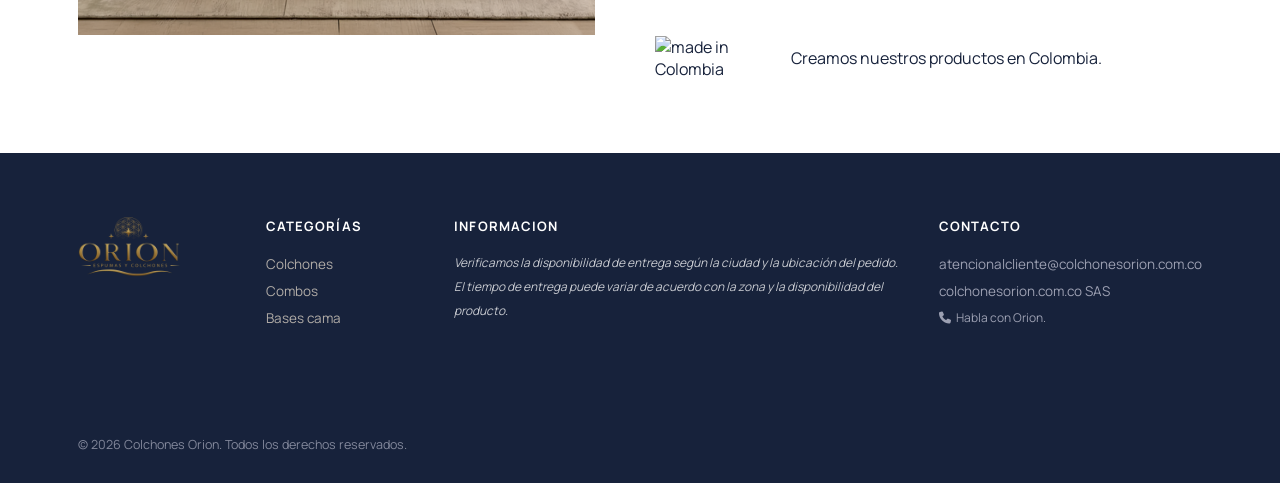
==== commit 4ff80aef: "estilos flechas medidas galeria" ====
--- a/index.html
+++ b/index.html
@@ -6,6 +6,7 @@
   <meta name="viewport" content="width=device-width, initial-scale=1.0">
   <title>Colchones Orión — Duerme como si el mañana dependiera de eso</title>
   <link rel="preconnect" href="https://fonts.googleapis.com">
+  <link rel="stylesheet" href="https://cdnjs.cloudflare.com/ajax/libs/font-awesome/6.5.1/css/all.min.css">
   <link
     href="https://fonts.googleapis.com/css2?family=Fraunces:opsz,wght@9..144,400;9..144,500;9..144,600;9..144,700&family=Manrope:wght@400;500;600;700;800&display=swap"
     rel="stylesheet">
@@ -15,13 +16,10 @@
 <body id="arriba">
   <section>
     <div class="wrapper-fluid utility-bar-color">
-      <div class="container utility-bar">
-        <div class="col-3">
-          <div class="brand-badge">
-            <a href="index.html"><img src="img/logo.png" alt="Colchones Orión"></a>
-          </div>
-        </div>
-        <div class="col-9">¡Súper oferta por hoy! · <strong>Hasta 50% OFF</strong> por lanzamiento de temporada </div>
+      <div class="container ">
+        <div class="brand-badge">
+          <a href="index.html"><img src="img/logo.png" alt="Colchones Orión"></a>
+        </div>
       </div>
     </div>
   </section>
@@ -136,7 +134,7 @@
   <section class="block" id="firmeza">
     <div class="wrap">
       <div class="firmeza">
-        <h2>No todos los cuerpos descansan igual
+        <h2>No todos los cuerpos descansan igual&nbsp;&nbsp;
           <span class="eyebrow"> Encuentra tu firmeza ideal </span>
         </h2>
         <div class="firmeza-grid">
@@ -201,8 +199,6 @@
       </div>
     </div>
   </section>
-
-
   <section class="como-comprar">
     <div class="como-comprar-contenido">
 
@@ -242,43 +238,64 @@
             <p>Te informamos y coordinamos la entrega.</p>
           </div>
         </div>
-
-      </div>
-    </div>
-  </section>
+      </div>
+    </div>
+  </section>
+  <div class="personalizada-cont">
+    <div class="col-titulo">
+      <img src="img/personalizada.png" alt="Icono atencion" title="Atención personalizada">
+    </div>
+    <div class="col-texto">
+      <p><span class="subtitle">Atención personalizada</span>
+        ¿Tienes dudas sobre nuestros colchones, medidas o disponibilidad? <br> Nuestro equipo está disponible para
+        asesorarte antes de realizar tu compra. &nbsp;
+        <a href="https://wa.me/573115330695?text=Hola,%20quiero%20más%20información" class="promesa-llamada">Habla con
+          Orion.</a>
+      </p>
+    </div>
+  </div>
   <section class="block" id="promesa">
     <div class="wrap">
       <div class="block-head">
-        <h2>Lo que nos <span style="color:#8f672a;">diferencia</span> </h2>
+        <h2>¿Por qué elegir <span style="color:#8f672a;">Orion? </span> </h2>
       </div>
       <div class="promesa">
-
         <div class="promesa-hijo">
           <img src="img/promesa.png" alt="imagen cama promesa de venta">
         </div>
         <div class="promesa-hijo">
           <div class="promesa-filas">
-
             <div class="fila">
               <div class="espacio-icono"><img src="img/atencion.png" alt="Te ayudamos a elegir el colchón"
                   title="Icono de atención al cliente"></div>
-              <div class="espacio-texto">Te ayudamos a elegir la firmeza adecuada según tus necesidades.
-                Si tienes dudas, nuestro equipo estará disponible para asesorarte.</div>
-            </div>
-            <div class="fila">
-              <div class="espacio-icono"><img src="img/garantia.png" alt="Sello de garantía" title="Icono de garantía">
-              </div>
-              <div class="espacio-texto">Cuentan con hasta 5 años de garantía. La garantía cubre defectos de
-                fabricación, según las condiciones establecidas para
-                cada producto. </div>
+              <div class="espacio-texto">
+                Si tienes dudas, nuestro equipo estará disponible para asesorarte. &nbsp;
+                <a href="https://wa.me/573115330695?text=Hola,%20quiero%20más%20información"
+                  class="promesa-llamada">Habla con
+                  Orion.</a>
+              </div>
+            </div>
+            <div class="fila">
+              <div class="espacio-icono"><img src="img/firmezas.png" alt="Te ayudamos a elegir el colchón"
+                  title="Icono de atención al cliente"></div>
+              <div class="espacio-texto">
+                Te ayudamos a elegir la firmeza adecuada según tus necesidades.
+              </div>
+            </div>
+            <div class="fila">
+              <div class="espacio-icono"><img src="img/confort.png" alt="mano en almohada" title="Confort">
+              </div>
+              <div class="espacio-texto">Confort: Diseñamos nuestros colchones pensando en diferentes formas de
+                descansar.</div>
             </div>
             <div class="fila">
               <div class="espacio-icono"><img src="img/Materiales.png" alt="Materiales seleccionados"
                   title="Icono de materiales de alta calidad"></div>
-              <div class="espacio-texto">Fabricamos nuestros productos con materiales seleccionados y altos estándares
-                de fabricación.</div>
-            </div>
-
+              <div class="espacio-texto">
+                Calidad:
+                Seleccionamos materiales y cuidamos cada detalle durante la fabricación.
+              </div>
+            </div>
             <div class="fila">
               <div class="espacio-icono"><img src="img/Cama.png" alt="diseñados para brindar soporte y confort"
                   title="Icono de ideación de cama">
@@ -286,49 +303,55 @@
               <div class="espacio-texto">Desarrollamos nuestros productos pensando en brindar el soporte y confort que
                 necesitas cada noche.</div>
             </div>
-
-          </div>
-        </div>
-
-      </div>
-    </div>
-  </section>
-
+            <div class="fila">
+              <div class="espacio-icono"><img src="img/colombia.png" alt="made in Colombia" title="Icono de Colombia">
+              </div>
+              <div class="espacio-texto">Creamos nuestros productos en Colombia.</div>
+            </div>
+          </div>
+        </div>
+      </div>
+    </div>
+  </section>
   <footer>
     <div class="wrap">
       <div class="foot-grid">
         <div>
           <div class="logo"><a href="index.html"><img src="img/logo.png" alt="Colchones Orión"></a></div>
-          <p style="margin-top:14px;max-width:260px;">Colchones, bases y ropa de cama diseñados y fabricados en
-            Colombia. Envíos a todo el país.</p>
+          <p style="margin-top:14px;max-width:260px;"></p>
         </div>
         <div>
           <h5>Categorías</h5>
           <a href="#" style="display:block;">Colchones</a>
           <a href="#" style="display:block;">Combos</a>
           <a href="#" style="display:block;">Bases cama</a>
-          <a href="#" style="display:block;">Ropa de cama</a>
-        </div>
-        <div>
-          <h5>Información</h5>
-          <a href="#" style="display:block;">Preguntas frecuentes</a>
-          <a href="#" style="display:block;">Política de garantía</a>
-          <a href="#" style="display:block;">Política de envío</a>
-          <a href="#" style="display:block;">Términos y condiciones</a>
+        </div>
+        <div>
+          <h5>Informacion</h5>
+          <p class="txt">Verificamos la disponibilidad de entrega según la ciudad y la ubicación del pedido. El
+            tiempo de entrega puede
+            variar de
+            acuerdo con la zona y la disponibilidad del producto.</p>
         </div>
         <div>
           <h5>Contacto</h5>
           <p>atencionalcliente@colchonesorion.com.co</p>
           <p>colchonesorion.com.co SAS</p>
+          <a href="https://wa.me/573115330695?text=Hola,%20quiero%20más%20información" class="llamada">Habla con
+            Orion.</a>
+        </div>
+      </div>
+      <div class="subfoot-grid">
+        <div>
+        </div>
+        <div>
         </div>
       </div>
       <div class="foot-bottom">
         <span>© 2026 Colchones Orion. Todos los derechos reservados.</span>
-        <span>Maqueta de landing page — no es el sitio oficial</span>
       </div>
     </div>
   </footer>
-
   <div class="overlay" id="overlay" onclick="closeCart()"></div>
   <div class="drawer" id="drawer">
     <div class="drawer-head">
@@ -338,9 +361,7 @@
     <div class="drawer-items" id="drawerItems"></div>
     <div class="drawer-foot" id="drawerFoot"></div>
   </div>
-
   <div class="toast" id="toast"></div>
-
   <script src="js/toast.js"></script>
   <script src="js/nav.js"></script>
   <script src="js/carrusel-header.js"></script>
@@ -348,9 +369,6 @@
   <script src="js/categoria-catalogo.js"></script>
   <script src="js/carrito.js"></script>
   <script src="js/firmeza.js"></script>
-  <script src="js/faq.js"></script>
-  <script src="js/urgencia.js"></script>
-  <script src="js/newsletter.js"></script>
   <script src="js/combos.js"></script>
   <script src="js/hero.js"></script>
   <script src="js/destacados.js"></script>
--- a/css/styles.css
+++ b/css/styles.css
@@ -117,6 +117,10 @@
        z-index: 70;
        background-color: var(--ink);
        padding: 20px 20px;
+   }
+
+   .brand-badge img {
+       width: 200px;
    }
 
    .cat-logo {
@@ -371,20 +375,9 @@
        color: var(--clay);
    }
 
-
-
    .hero-title {
        text-align: center;
    }
-
-
-
-
-
-
-
-
-
 
    .btn-primary {
        background: var(--clay);
@@ -930,6 +923,98 @@
        white-space: nowrap;
    }
 
+   .personalizada-cont {
+       display: flex;
+       align-items: center;
+       /* nuevo: centra verticalmente icono y texto entre sí y respecto al contenedor */
+       gap: 30px;
+       background-color: color-mix(in srgb, var(--clay) 10%, transparent);
+       margin: 5px 0 60px 0;
+       padding: 5px 0px;
+   }
+
+   .personalizada-cont .col-titulo {
+       flex: 25%;
+       display: flex;
+       align-items: center;
+       justify-content: flex-end;
+       padding-left: 20px;
+       white-space: nowrap;
+   }
+
+   .personalizada-cont .col-texto {
+       flex: 75%;
+       display: block;
+       font-size: 14px;
+       font-weight: 600;
+       color: var(--gold-deep);
+   }
+
+   .personalizada-cont .col-texto .subtitle {
+       font-family: 'Fraunces', serif;
+       font-weight: 800;
+       color: var(--ink);
+       font-size: 15px;
+
+   }
+
+   @media (max-width: 768px) {
+       .personalizada-cont {
+           flex-direction: column;
+           /* apila en vez de fila */
+           align-items: center;
+           /* centra horizontalmente ambos bloques */
+           text-align: center;
+           /* centra el texto dentro del párrafo */
+           gap: 12px;
+           /* reduce el espacio, 30px es mucho apilado */
+           padding: 20px 20px;
+       }
+
+       .personalizada-cont .col-titulo {
+           justify-content: center;
+           /* centra el ícono (antes: flex-end, para la col derecha) */
+           padding-left: 0;
+           /* ya no aplica en columna */
+       }
+   }
+
+   /*
+
+   .pre-footer {
+       background-color: var(--clay);
+    border-bottom: 1px solid rgba(255, 255, 255, .1);
+   }
+
+   .pre-footer-cont {
+       display: flex;
+       margin: 0 70px;
+   }
+
+   .pre-footer .col-titulo {
+       flex: 25%;
+       display: flex;
+       align-items: center;
+       justify-content: flex-end;
+       font-size: 12px;
+       font-weight: 800;
+       box-sizing: border-box;
+       color: var(--ink);
+   }
+
+   .pre-footer .col-texto {
+       flex: 75%;
+       display: flex;
+       align-items: center;
+       padding: 5px 0px 5px 30px;
+       font-size: 14px;
+       line-height: 1.5;
+       box-sizing: border-box;
+   }
+*/
+
+
+
    /* ---------- footer ---------- */
    footer {
        background: var(--ink);
@@ -940,10 +1025,15 @@
 
    .foot-grid {
        display: grid;
-       grid-template-columns: 1.4fr 1fr 1fr 1fr;
+       grid-template-columns: 1fr 1fr 3fr 1fr;
        gap: 40px;
        padding-bottom: 40px;
-       border-bottom: 1px solid rgba(255, 255, 255, .1);
+   }
+
+   .foot-grid .txt {
+       font-size: 12px;
+       color: #ffffff;
+       font-style: italic;
    }
 
    .foot-grid a {
@@ -980,6 +1070,42 @@
        flex-wrap: wrap;
        gap: 10px;
    }
+
+
+   .subfoot-grid {
+       display: grid;
+       grid-template-columns: 1fr 4fr;
+       gap: 40px;
+       padding-bottom: 40px;
+   }
+
+   .subfoot-grid h5 {
+       text-transform: uppercase;
+
+   }
+
+   .foot-grid .llamada {
+       font-size: 12px;
+       color: #C9CADA;
+   }
+
+   .foot-grid .llamada::before {
+       content: "\f095";
+       /* Código Unicode para el icono de teléfono sólido en FontAwesome */
+       font-family: "Font Awesome 6 Free";
+       font-weight: 900;
+       margin-right: 5px;
+   }
+
+
+
+   .foot-grid .llamada:hover {
+       color: #ffffff
+   }
+
+
+
+
 
    @media(max-width:860px) {
 
@@ -1185,7 +1311,7 @@
    }
 
    .hc-text-box {
-       background: color-mix(in srgb, var(--ink) 90%, transparent);
+       background: color-mix(in srgb, var(--ink) 80%, transparent);
        border-radius: 5px;
        padding: 36px 20px;
        box-shadow: -2px 12px 13px -7px rgba(0, 0, 0, 0.59);
@@ -1726,6 +1852,16 @@
        margin: 30px 0 14px;
    }
 
+   .detail-llama {
+       margin-top: -15px;
+       text-align: center;
+       font-size: 12px;
+       font-weight: 600;
+       background: color-mix(in srgb, var(--ink) 10%, transparent);
+       padding: 10px 0px;
+   }
+
+
    .detail-specs {
        list-style: none;
        margin: 20px 0 26px;
@@ -2083,7 +2219,6 @@
    .promesa-filas {
        display: grid;
        grid-template-rows: repeat(4, 1fr);
-       height: 400px;
    }
 
    .fila {
@@ -2101,11 +2236,48 @@
        height: 70px;
    }
 
-   .espacio-texto {
-       display: flex;
-       align-items: center;
-       height: 70px;
-       padding: 0 20px;
+   .promesa-filas {
+       display: grid;
+       grid-template-rows: repeat(3, 1fr);
+       /* eran 4, pero solo hay 3 filas activas (una está comentada) */
+       height: auto;
+       /* quita el 400px fijo, deja que crezca según contenido */
+   }
+
+   .promesa-llamada {
+       font-size: 14px;
+       font-weight: 800;
+       text-decoration: underline;
+       color: var(--gold-deep);
+   }
+
+   .promesa-llamada:hover {
+       opacity: 0.5;
+   }
+
+   @media (max-width: 768px) {
+       .promesa {
+           flex-direction: column;
+           /* imagen arriba, filas abajo */
+       }
+
+       .promesa-filas {
+           grid-template-rows: repeat(3, 1fr);
+           /* coincide con las 3 filas reales */
+           height: auto;
+           /* que no fuerce 400px en pantallas chicas */
+       }
+
+       .fila {
+           grid-template-columns: 60px 1fr;
+           /* icono un poco más chico */
+       }
+
+       .espacio-icono,
+       .espacio-texto {
+           height: auto;
+           /* deja que el contenido defina el alto */
+       }
    }
 
    .destacado-carousel {
@@ -2124,7 +2296,7 @@
    }
 
    .como-comprar {
-       padding: 60px 20px;
+       padding: 60px 20px 0px 20px;
    }
 
    .como-comprar-contenido {
@@ -2176,4 +2348,25 @@
            grid-template-columns: 1fr;
            gap: 25px;
        }
+   }
+
+   .habla-orion {
+       font-weight: 800;
+       color: var(--ink);
+       text-decoration: underline;
+   }
+
+   .habla-orion:hover {
+       opacity: 0.5;
+   }
+
+   .trust-wa-link {
+       font-weight: 800;
+       text-decoration: underline;
+       color: var(--gold-deep);
+   }
+
+   .trust-wa-link:hover {
+       opacity: 0.5;
+       color: var(--gold-deep);
    }
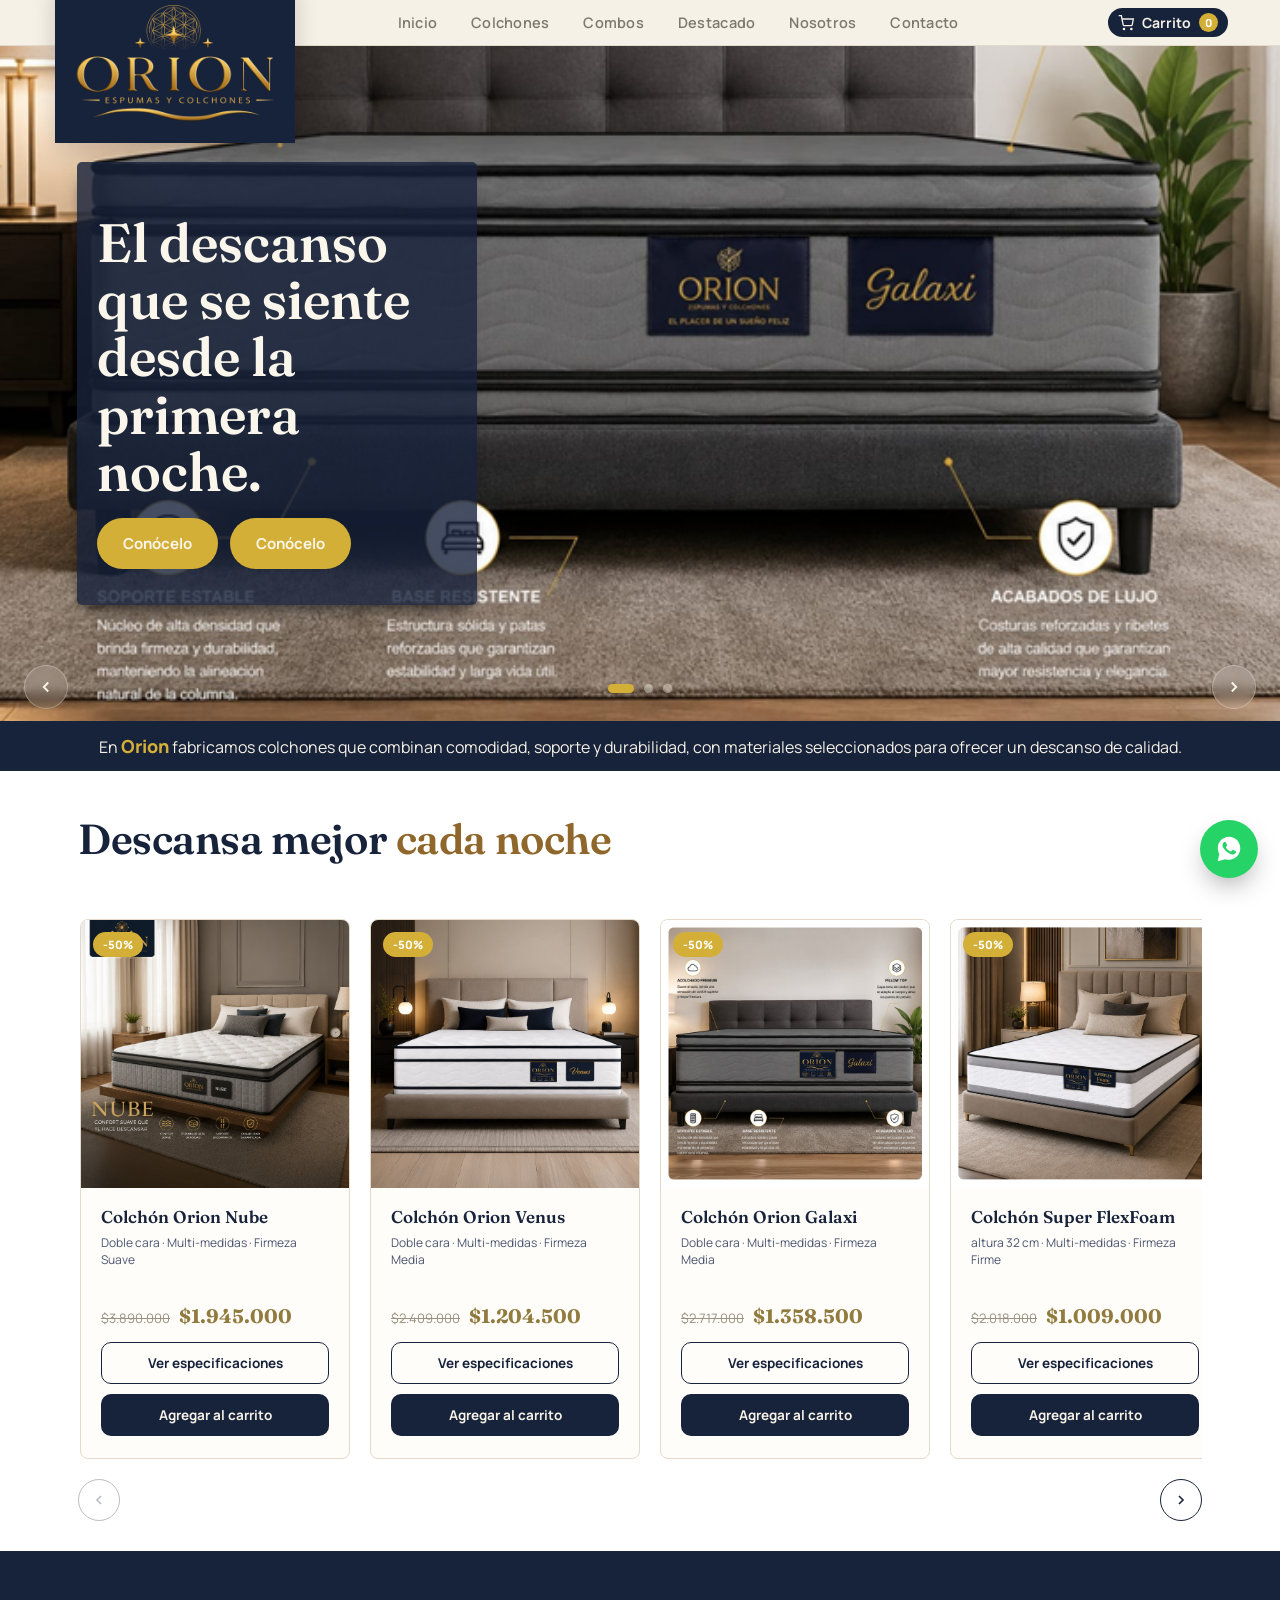
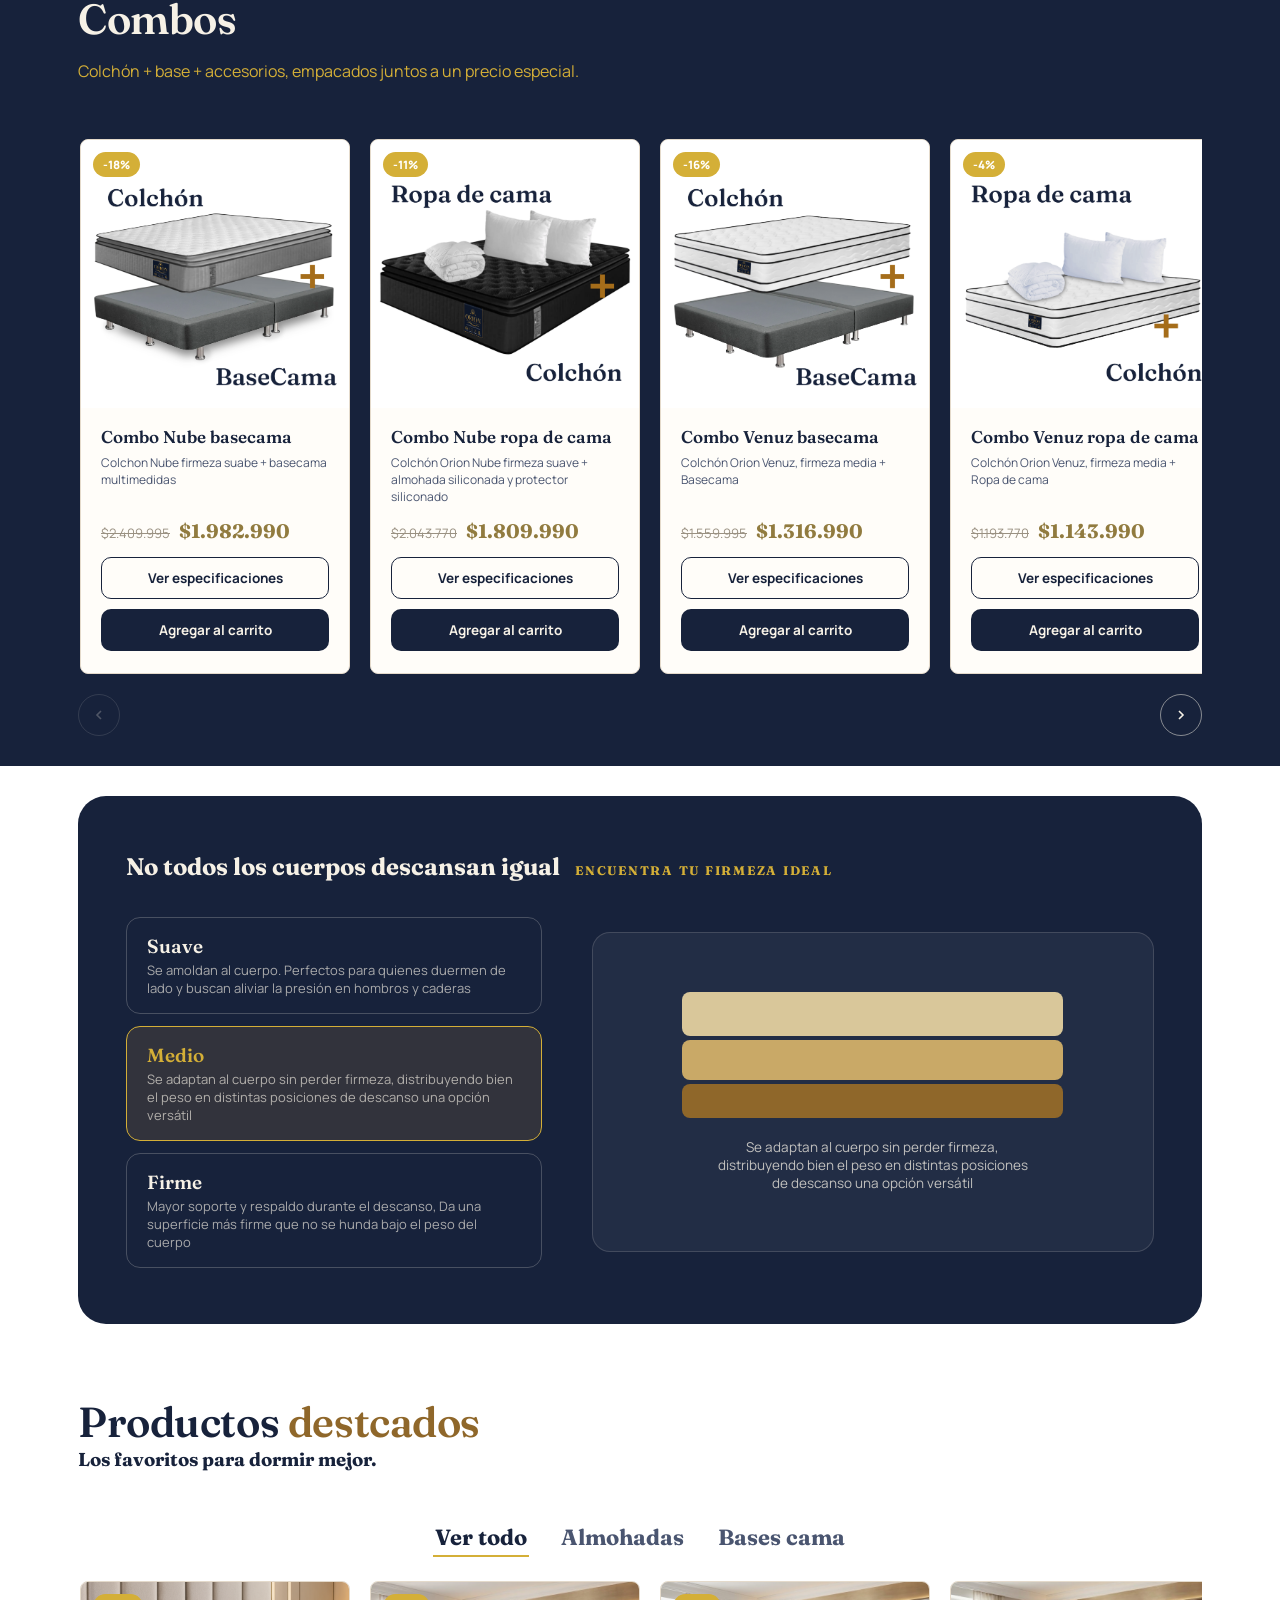
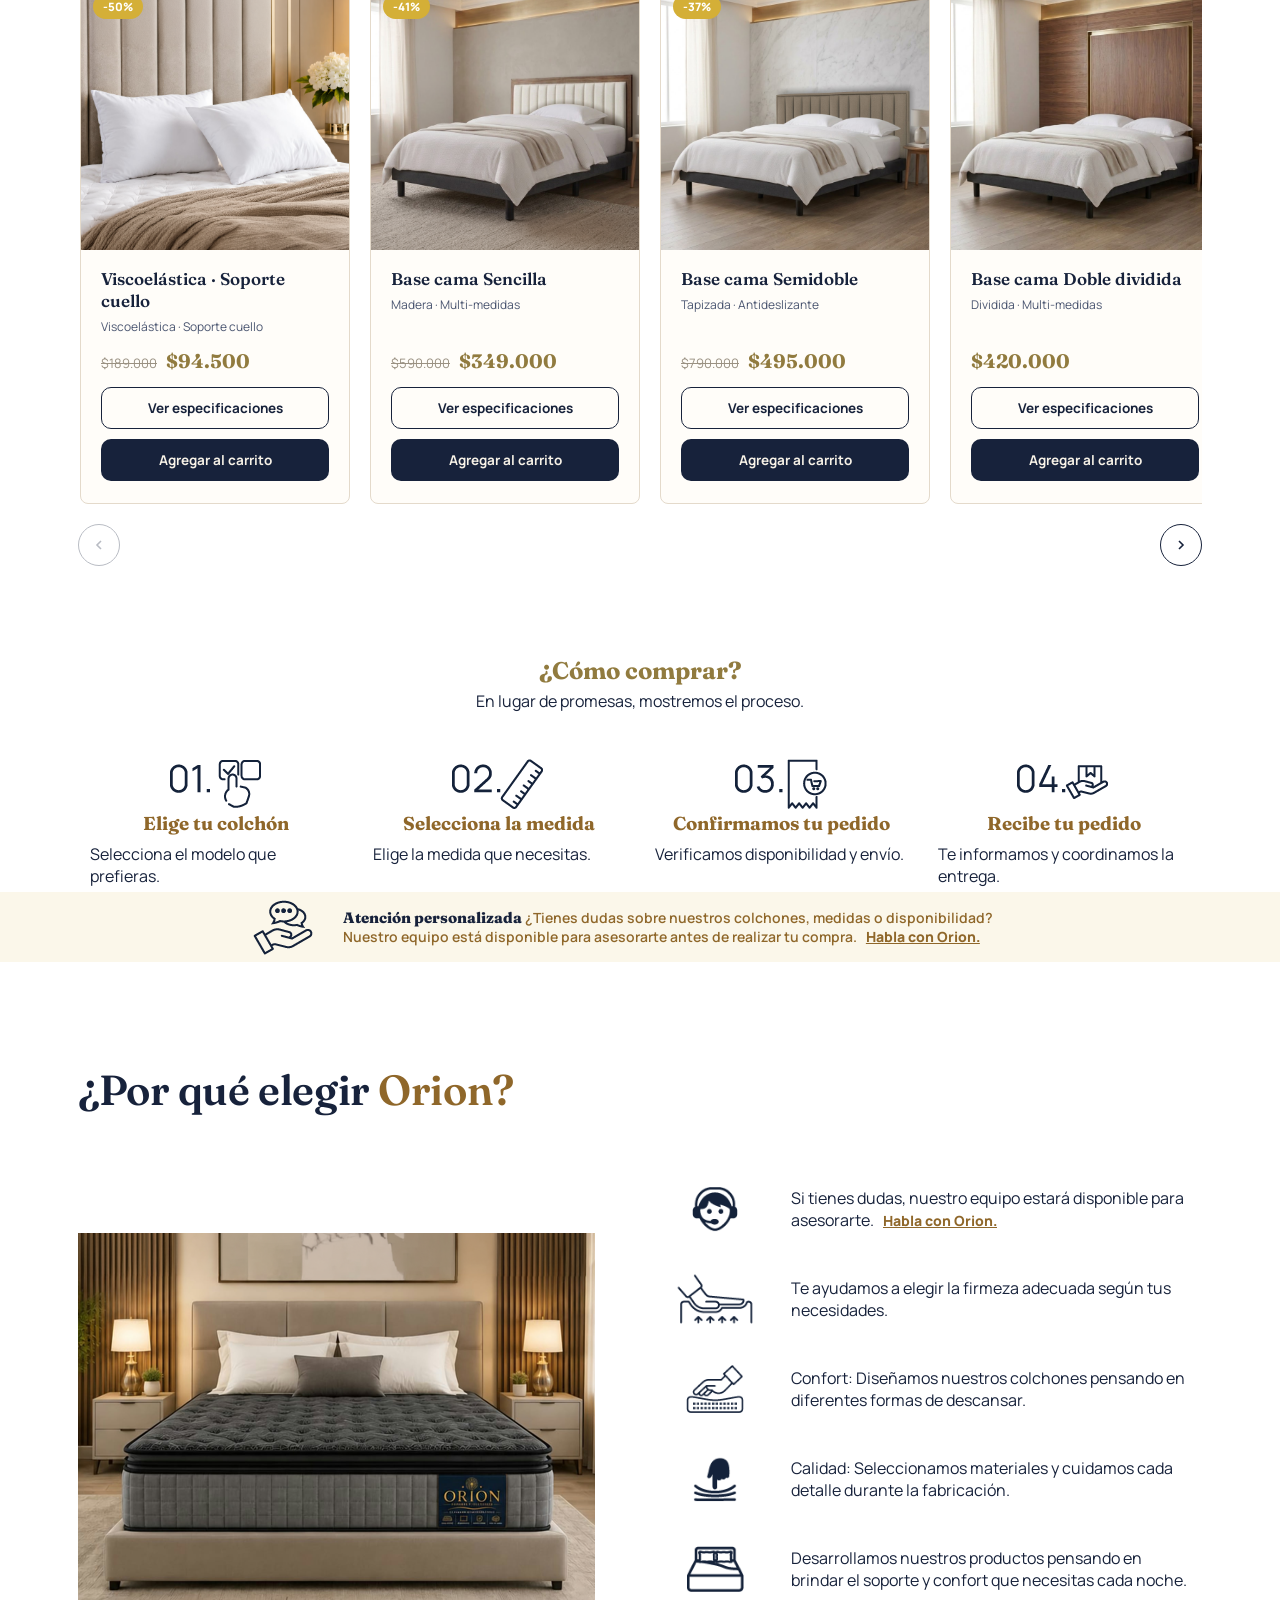
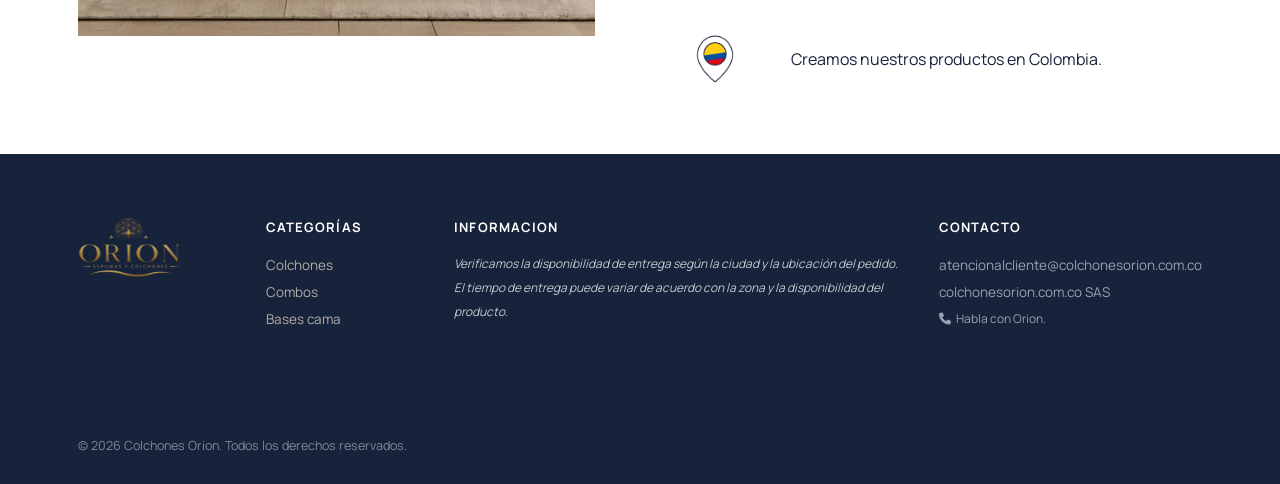
==== commit c70ee720: "estilos flechas medidas galeria" ====
--- a/index.html
+++ b/index.html
@@ -208,7 +208,7 @@
       <div class="pasos">
 
         <div class="paso">
-          <div class="numero">01</div>
+          <div class="numero"><img src="img/compras-01.png" alt=""></div>
           <div>
             <h3>Elige tu colchón</h3>
             <p>Selecciona el modelo que prefieras.</p>
@@ -216,7 +216,7 @@
         </div>
 
         <div class="paso">
-          <div class="numero">02</div>
+          <div class="numero"><img src="img/compras-02.png" alt=""></div>
           <div>
             <h3>Selecciona la medida</h3>
             <p>Elige la medida que necesitas.</p>
@@ -224,7 +224,7 @@
         </div>
 
         <div class="paso">
-          <div class="numero">03</div>
+          <div class="numero"><img src="img/compras-03.png" alt=""></div>
           <div>
             <h3>Confirmamos tu pedido</h3>
             <p>Verificamos disponibilidad y envío.</p>
@@ -232,7 +232,7 @@
         </div>
 
         <div class="paso">
-          <div class="numero">04</div>
+          <div class="numero"><img src="img/compras-04.png" alt=""></div>
           <div>
             <h3>Recibe tu pedido</h3>
             <p>Te informamos y coordinamos la entrega.</p>
--- a/css/styles.css
+++ b/css/styles.css
@@ -1097,15 +1097,9 @@
        margin-right: 5px;
    }
 
-
-
    .foot-grid .llamada:hover {
        color: #ffffff
    }
-
-
-
-
 
    @media(max-width:860px) {
 
@@ -1214,11 +1208,11 @@
    }
 
    .qty-row button {
-       width: 24px;
-       height: 24px;
+
        border: 1px solid var(--line);
        border-radius: 6px;
        font-weight: 700;
+       padding: 5px 15px;
    }
 
    .qty-row span {
@@ -1231,9 +1225,14 @@
    .remove-item {
        font-size: 12px;
        color: var(--clay);
-       font-weight: 700;
        margin-left: auto;
        align-self: flex-start;
+   }
+
+   .remove-item:hover {
+       background-color: color-mix(in srgb, var(--clay) 10%, transparent);
+
+
    }
 
    .drawer-empty {
@@ -1375,6 +1374,16 @@
        max-width: 420px;
        line-height: 1.55;
        margin-bottom: 26px;
+   }
+
+   .hc-ctas {
+       display: flex;
+       gap: 12px;
+       flex-wrap: wrap;
+   }
+
+   .hc-cta-btn {
+       width: fit-content;
    }
 
    .hc-dots {
@@ -2299,6 +2308,7 @@
        padding: 60px 20px 0px 20px;
    }
 
+
    .como-comprar-contenido {
        max-width: 1100px;
        margin: 0 auto;
@@ -2328,10 +2338,16 @@
        text-align: left;
    }
 
+   .paso h3 {
+       text-align: center;
+   }
+
    .numero {
-       font-size: 32px;
-       font-weight: bold;
-       margin-bottom: 15px;
+       display: flex;
+       justify-content: center;
+       /* horizontal */
+       align-items: center;
+       /* vertical */
    }
 
    .paso h3 {
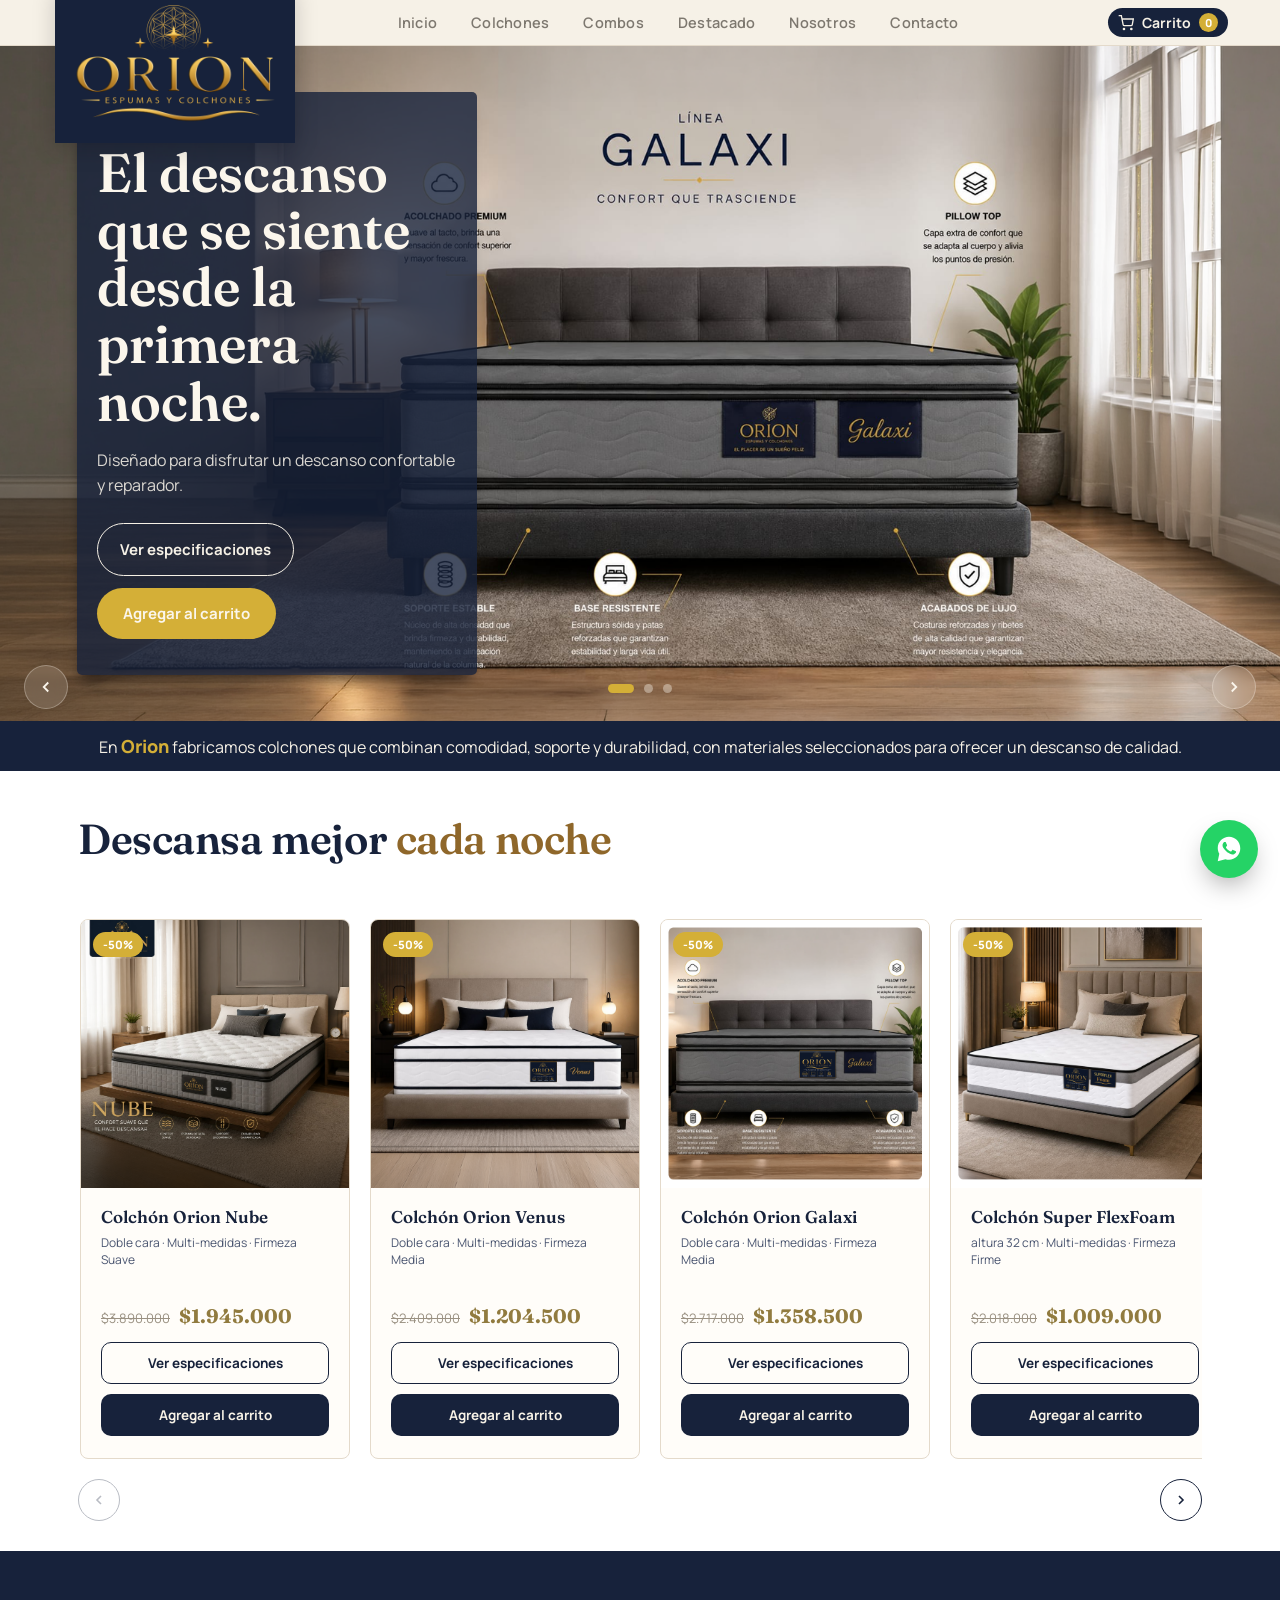
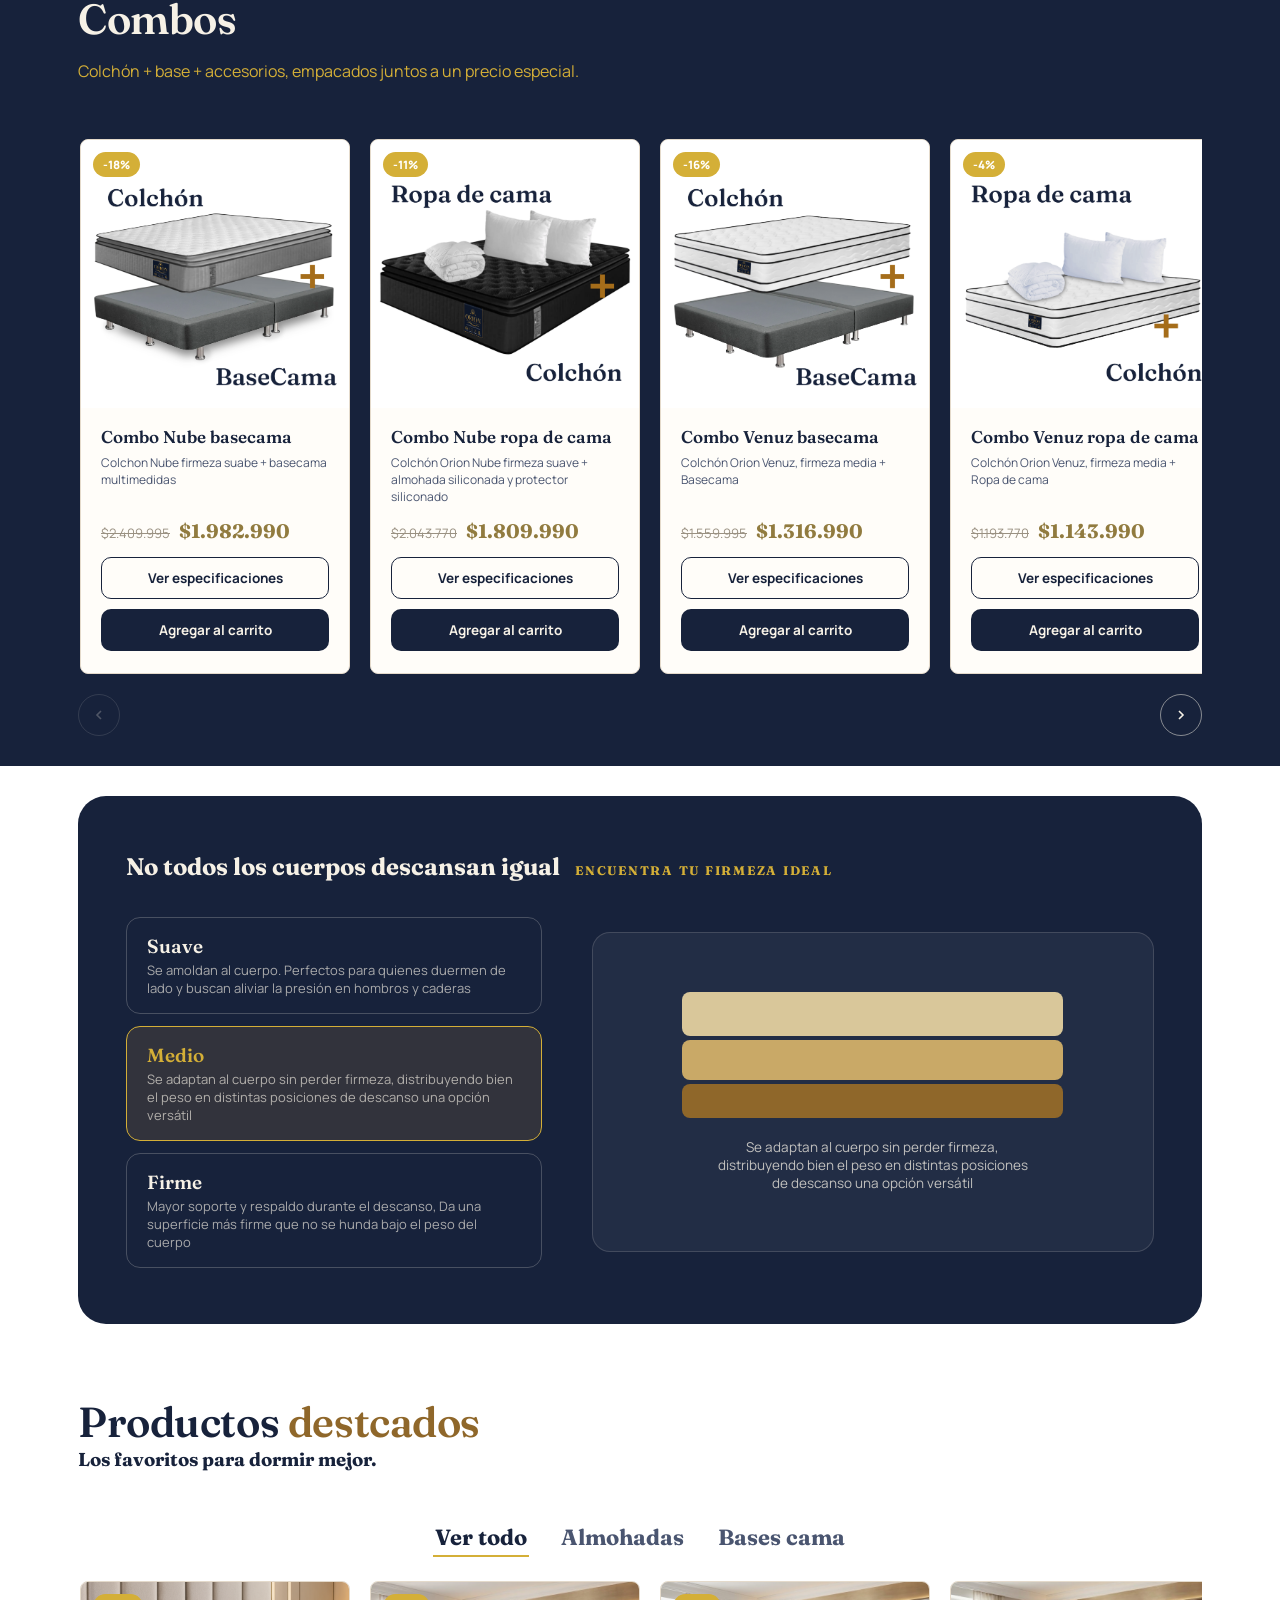
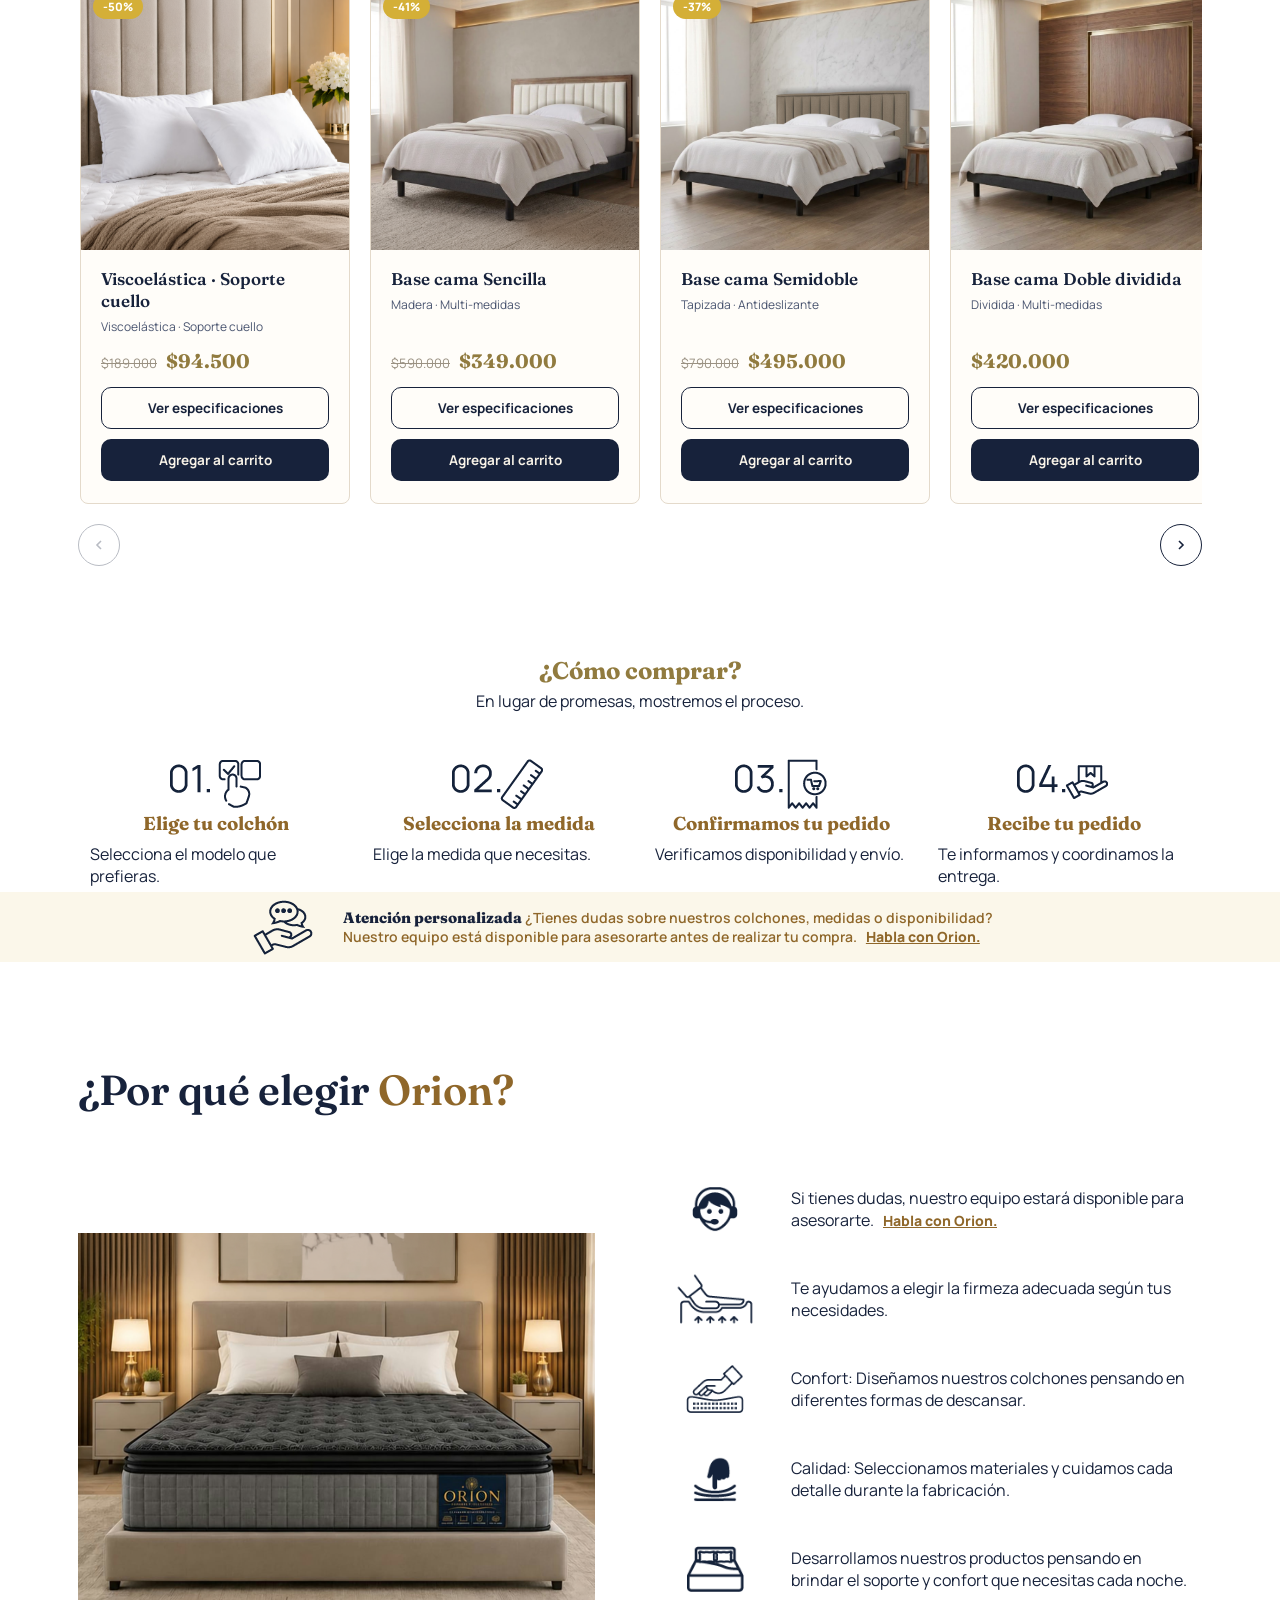
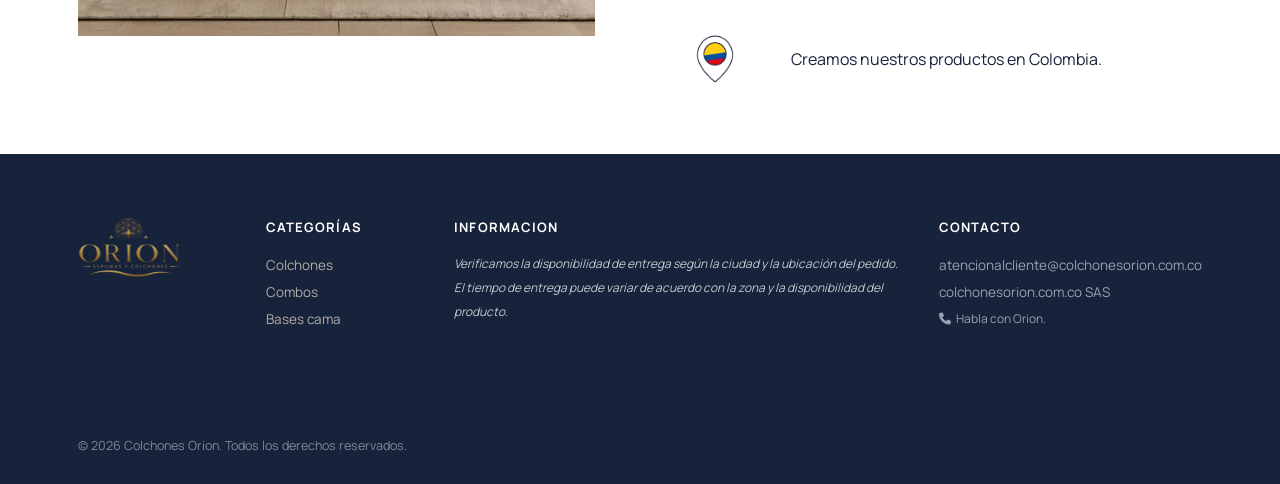
==== commit bf674af7: "botones nuevos en el carrusel iconos nuevos en ventas" ====
--- a/index.html
+++ b/index.html
@@ -249,7 +249,8 @@
       <p><span class="subtitle">Atención personalizada</span>
         ¿Tienes dudas sobre nuestros colchones, medidas o disponibilidad? <br> Nuestro equipo está disponible para
         asesorarte antes de realizar tu compra. &nbsp;
-        <a href="https://wa.me/573115330695?text=Hola,%20quiero%20más%20información" class="promesa-llamada">Habla con
+        <a href="https://wa.me/573115330695?text=Hola,%20quiero%20más%20información" target="_blank"
+          class="promesa-llamada">Habla con
           Orion.</a>
       </p>
     </div>
@@ -270,8 +271,8 @@
                   title="Icono de atención al cliente"></div>
               <div class="espacio-texto">
                 Si tienes dudas, nuestro equipo estará disponible para asesorarte. &nbsp;
-                <a href="https://wa.me/573115330695?text=Hola,%20quiero%20más%20información"
-                  class="promesa-llamada">Habla con
+                <a href="https://wa.me/573115330695?text=Hola,%20quiero%20más%20información" target="_blank"
+                  class="promesa-llamada" target="_blank">Habla con
                   Orion.</a>
               </div>
             </div>
--- a/css/styles.css
+++ b/css/styles.css
@@ -398,16 +398,15 @@
    .btn-ghost {
        padding: 15px 22px;
        border-radius: 100px;
+       border: 1px solid var(--bg);
        font-weight: 700;
        font-size: 15px;
-       border: 1.5px solid var(--ink);
-       color: var(--ink);
+       color: var(--bg);
        transition: .18s;
    }
 
    .btn-ghost:hover {
-       background: var(--ink);
-       color: var(--bg);
+       opacity: 50%;
    }
 
    .hero-trust {
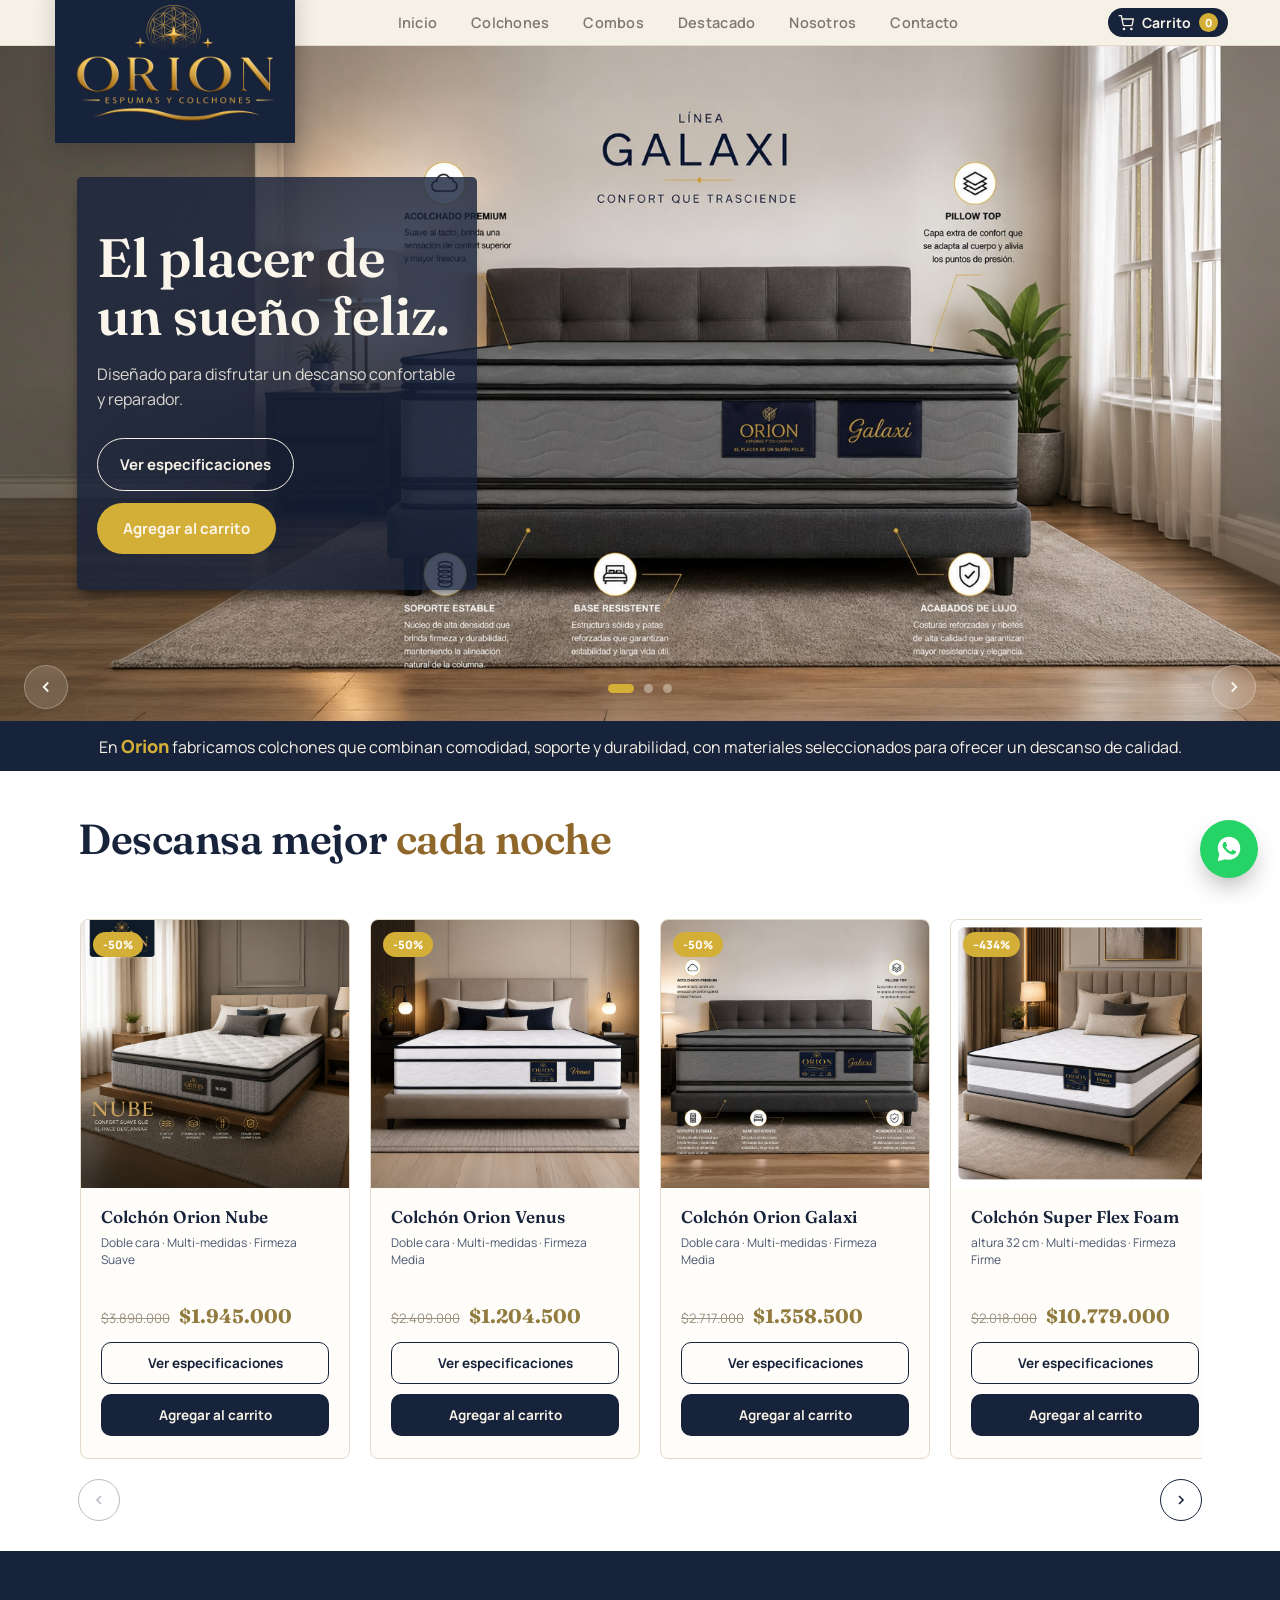
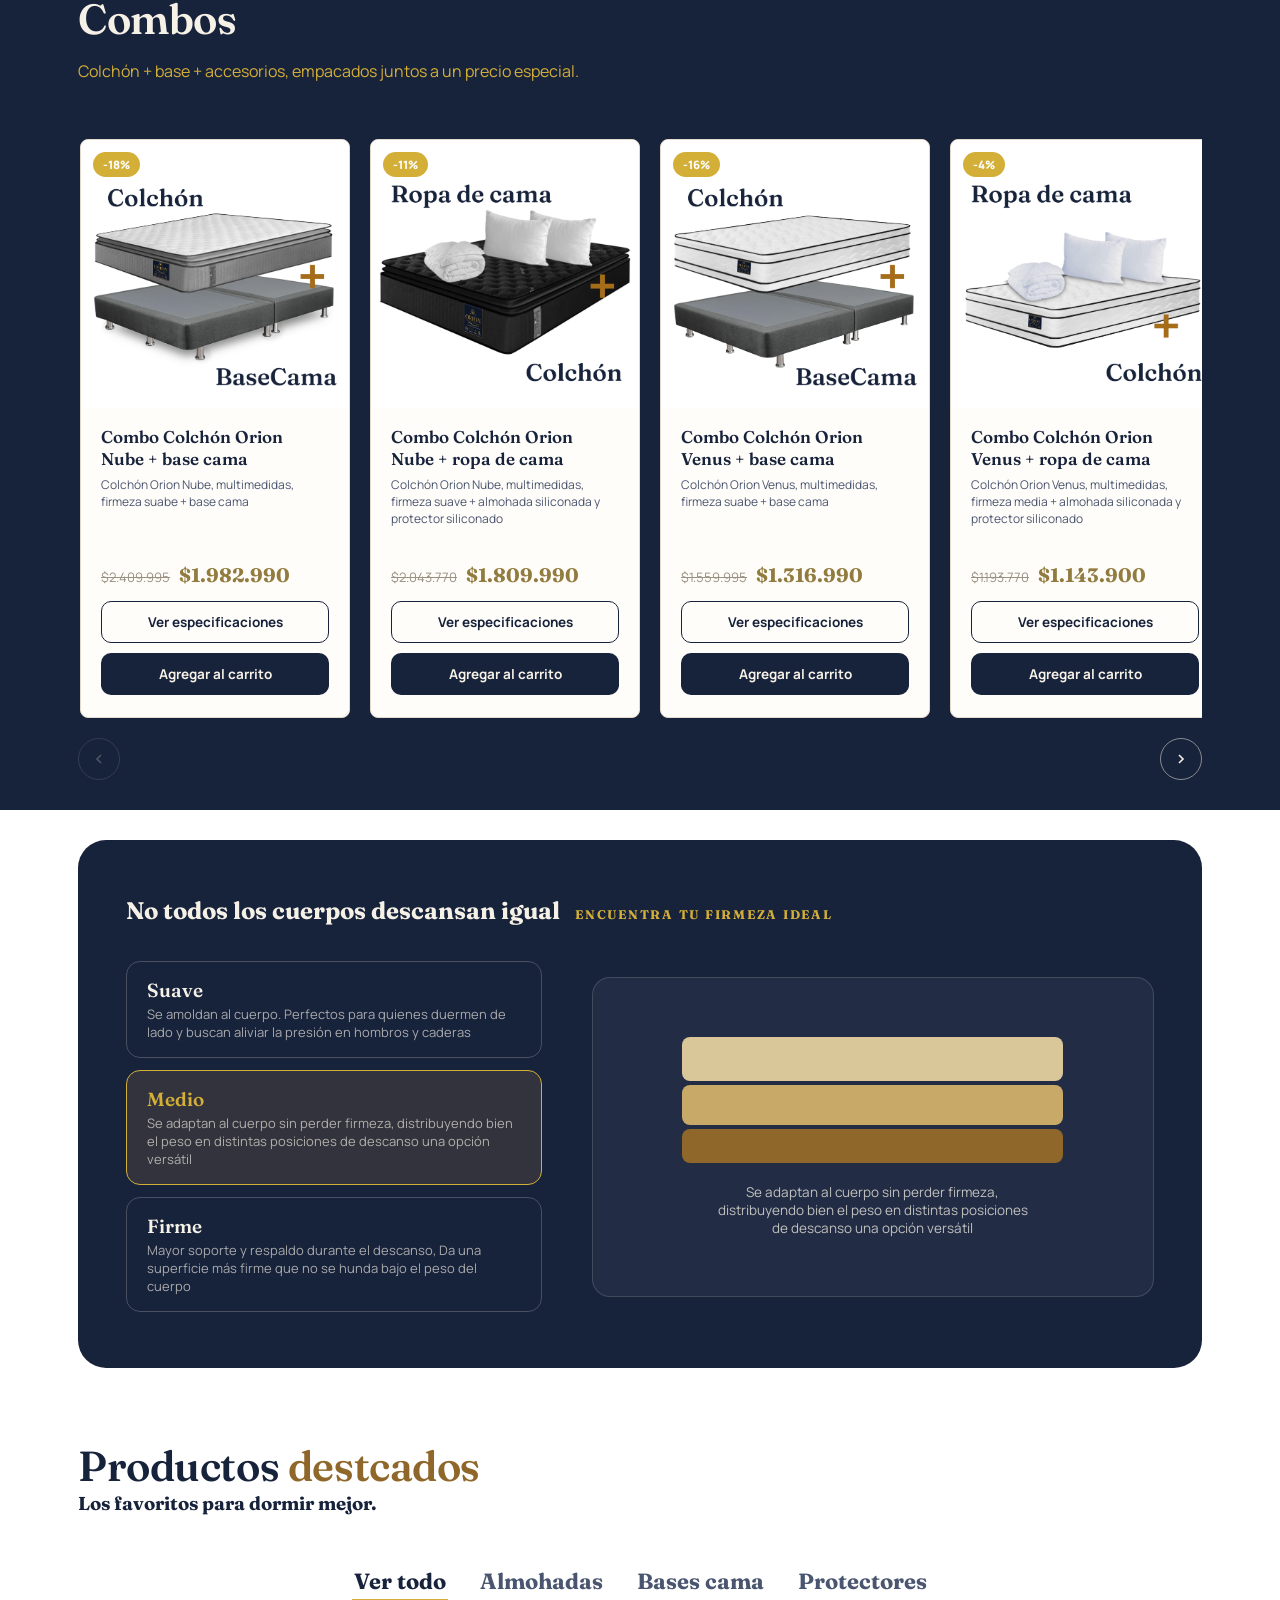
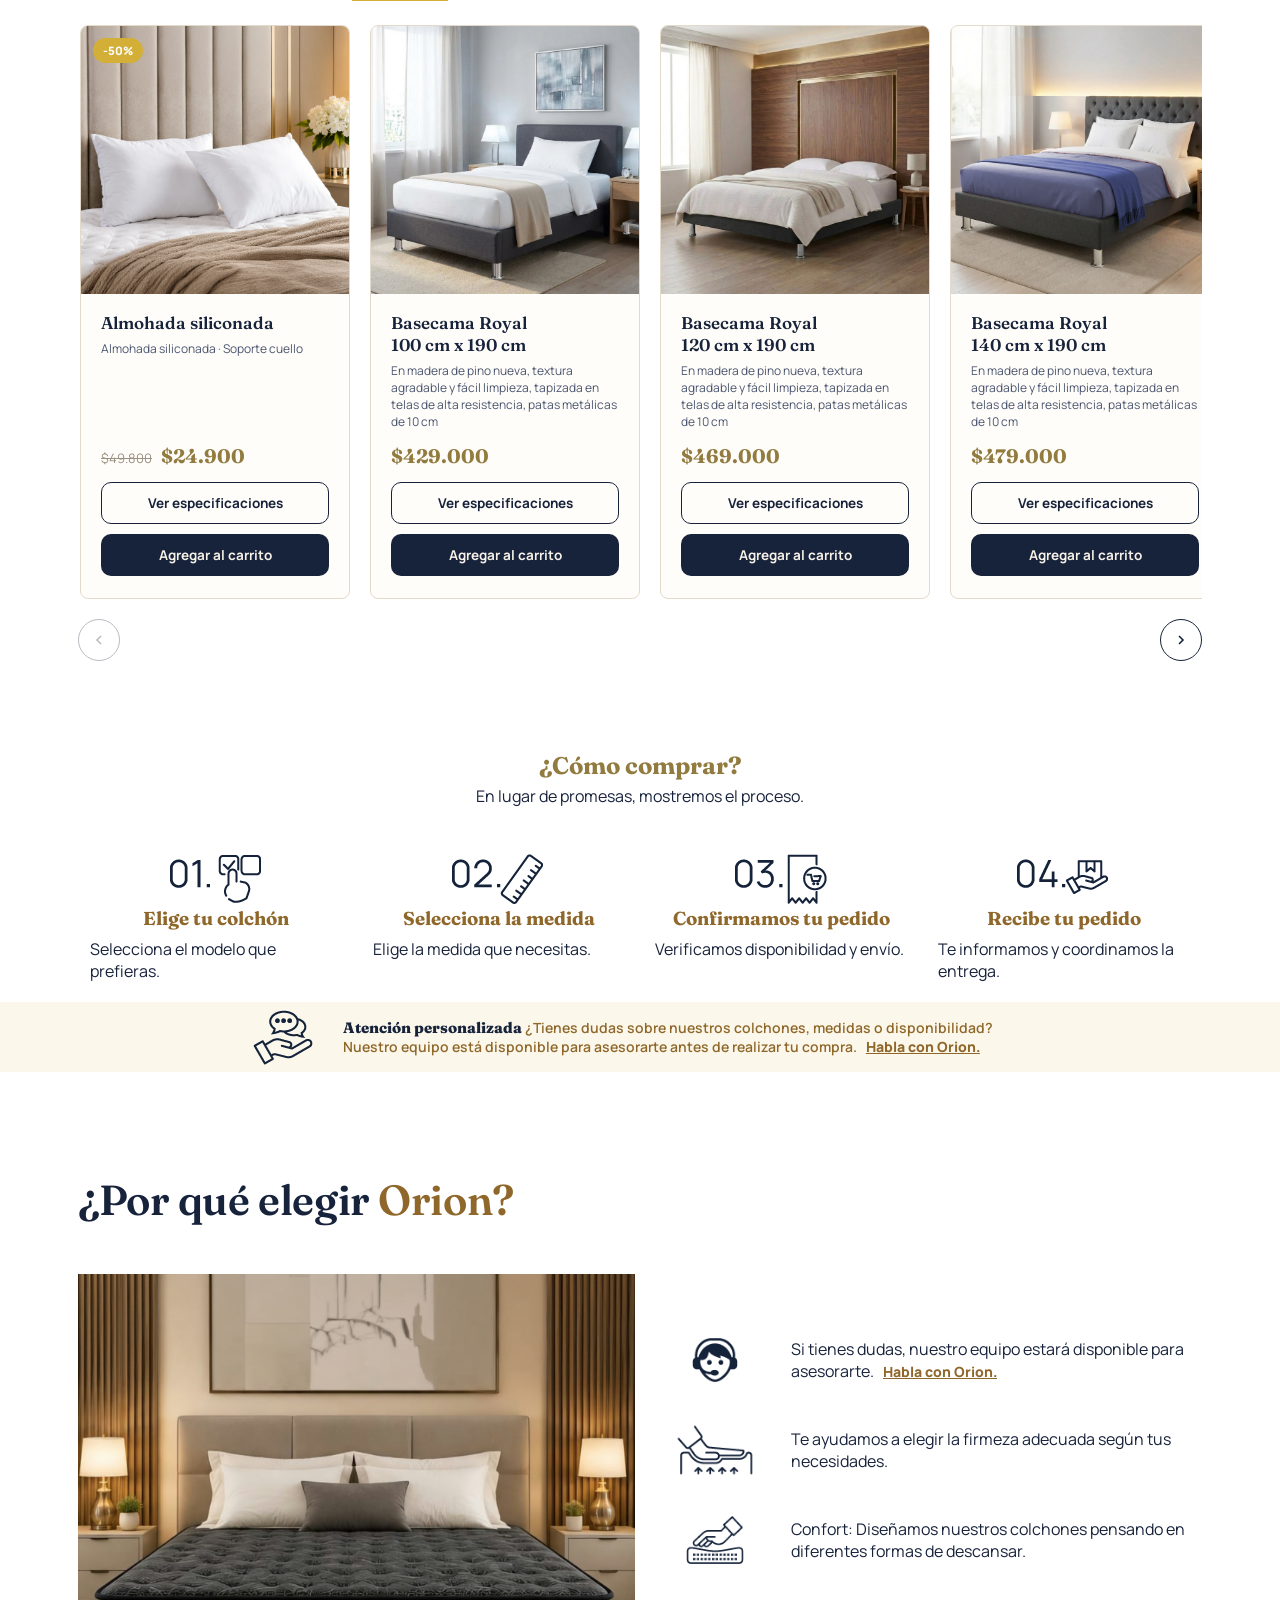
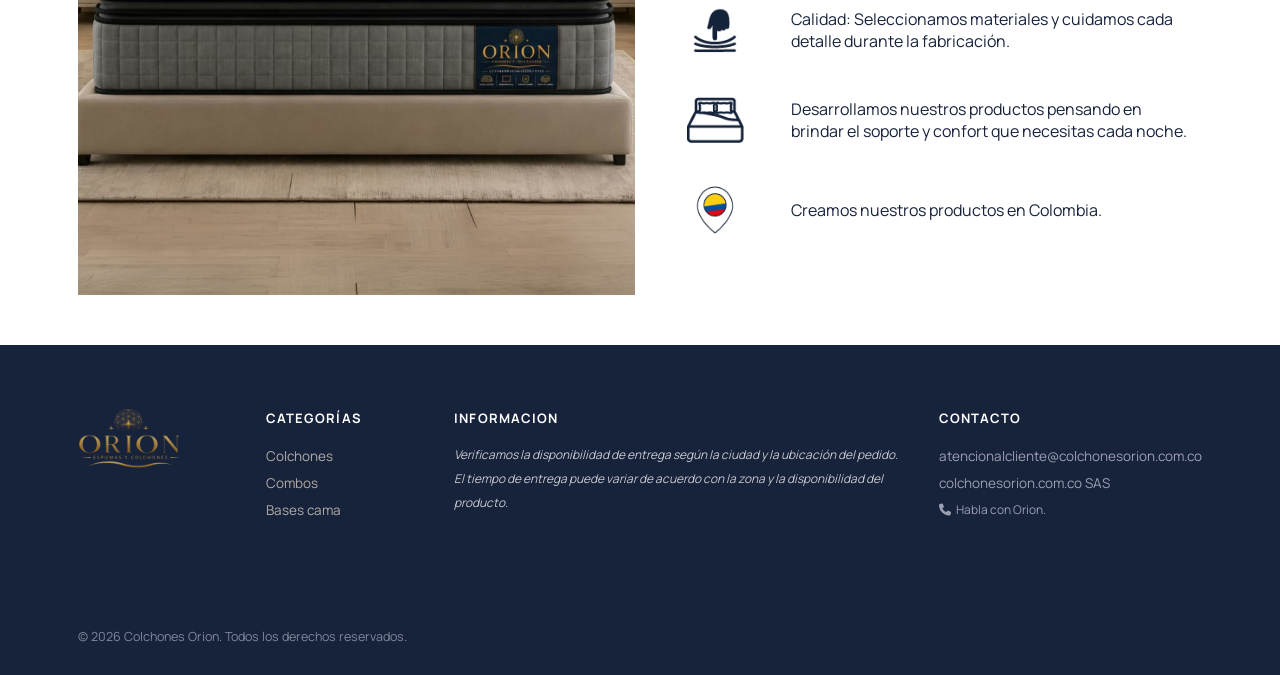
==== commit 4019ff39: "protectores" ====
--- a/index.html
+++ b/index.html
@@ -199,14 +199,13 @@
       </div>
     </div>
   </section>
+
+
   <section class="como-comprar">
     <div class="como-comprar-contenido">
-
       <h2>¿Cómo comprar?</h2>
       <p class="subtitulo">En lugar de promesas, mostremos el proceso.</p>
-
       <div class="pasos">
-
         <div class="paso">
           <div class="numero"><img src="img/compras-01.png" alt=""></div>
           <div>
@@ -214,7 +213,6 @@
             <p>Selecciona el modelo que prefieras.</p>
           </div>
         </div>
-
         <div class="paso">
           <div class="numero"><img src="img/compras-02.png" alt=""></div>
           <div>
@@ -222,7 +220,6 @@
             <p>Elige la medida que necesitas.</p>
           </div>
         </div>
-
         <div class="paso">
           <div class="numero"><img src="img/compras-03.png" alt=""></div>
           <div>
@@ -230,7 +227,6 @@
             <p>Verificamos disponibilidad y envío.</p>
           </div>
         </div>
-
         <div class="paso">
           <div class="numero"><img src="img/compras-04.png" alt=""></div>
           <div>
--- a/css/styles.css
+++ b/css/styles.css
@@ -928,7 +928,7 @@
        /* nuevo: centra verticalmente icono y texto entre sí y respecto al contenedor */
        gap: 30px;
        background-color: color-mix(in srgb, var(--clay) 10%, transparent);
-       margin: 5px 0 60px 0;
+       margin: 20px 0 60px 0;
        padding: 5px 0px;
    }
 
@@ -1867,6 +1867,7 @@
        font-weight: 600;
        background: color-mix(in srgb, var(--ink) 10%, transparent);
        padding: 10px 0px;
+       margin-top: 30px
    }
 
 
@@ -2053,7 +2054,10 @@
        border-radius: 8px;
    }
 
-
+   .detail-desc strong {
+       font-size: 1.1em;
+       font-weight: 800;
+   }
 
    .related-body {
        padding: 12px 14px 16px;
@@ -2384,4 +2388,38 @@
    .trust-wa-link:hover {
        opacity: 0.5;
        color: var(--gold-deep);
+   }
+
+   /* selector colores */
+   .color-selector {
+       display: flex;
+       align-items: center;
+       gap: 14px;
+       margin: 20px 0px 0px 0px;
+   }
+
+   .color-selector .options {
+       display: flex;
+       gap: 10px;
+   }
+
+   .color-selector .color-btn {
+       width: 36px;
+       height: 36px;
+       border-radius: 50%;
+       cursor: pointer;
+       transition: all 0.2s;
+   }
+
+   .color-btn.active {
+       border: 4px solid var(--gold) !important;
+       box-sizing: border-box;
+   }
+
+   .color-disclaimer {
+       display: block;
+       width: 100%;
+       flex-basis: 100%;
+       white-space: normal;
+       margin: 10px 0px 20px 0px;
    }
